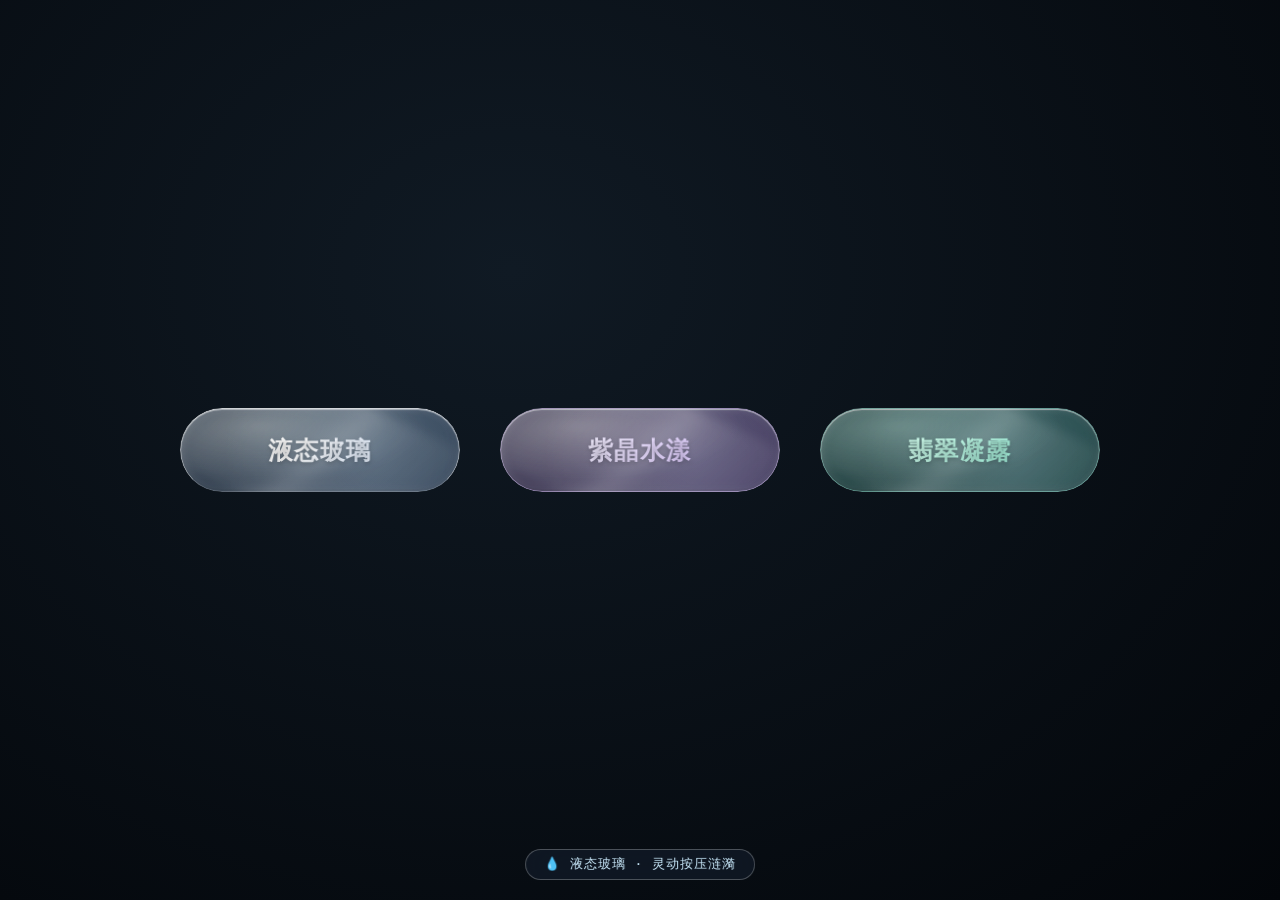
==== index.html @ 732c838f "更新 index.html" ====
<!DOCTYPE html>
<html lang="zh-CN">
<head>
    <meta charset="UTF-8">
    <meta name="viewport" content="width=device-width, initial-scale=1.0, user-scalable=no, viewport-fit=cover">
    <title>液态玻璃按钮 - iOS风格增强版</title>
    <style>
        * {
            margin: 0;
            padding: 0;
            box-sizing: border-box;
            user-select: none;
            -webkit-tap-highlight-color: transparent;
        }

        body {
            min-height: 100vh;
            background: radial-gradient(ellipse at 40% 30%, #101a24, #03060a);
            display: flex;
            justify-content: center;
            align-items: center;
            font-family: system-ui, -apple-system, 'SF Pro Text', 'Helvetica Neue', 'Segoe UI', BlinkMacSystemFont, sans-serif;
            padding: 1.5rem;
        }

        /* 主容器 - 更优雅的排列 */
        .glass-container {
            display: flex;
            flex-wrap: wrap;
            justify-content: center;
            align-items: center;
            gap: 2.5rem;
            perspective: 800px;
        }

        /* ==============================================
           液态玻璃按钮核心设计 (重新构思更惊艳的液体质感)
           ============================================== */
        .liquid-btn {
            position: relative;
            width: 280px;
            height: 84px;
            border-radius: 100px;
            background: transparent;
            border: none;
            cursor: pointer;
            display: flex;
            align-items: center;
            justify-content: center;
            font-size: 1.55rem;
            font-weight: 590;
            letter-spacing: 0.8px;
            transition: transform 0.25s cubic-bezier(0.2, 0.95, 0.4, 1.05), filter 0.3s;
            will-change: transform;
            overflow: hidden;
            /* 保证内部子元素圆角裁剪 */
        }

        /* 玻璃基底层 - 增强的液态玻璃模糊 + 内高光 + 外阴影 */
        .liquid-btn__base {
            position: absolute;
            inset: 0;
            border-radius: inherit;
            background: linear-gradient(135deg, rgba(140, 170, 210, 0.25) 0%, rgba(80, 110, 150, 0.35) 100%);
            backdrop-filter: blur(16px) saturate(180%);
            -webkit-backdrop-filter: blur(16px) saturate(180%);
            border: 1px solid rgba(255, 255, 255, 0.45);
            border-top-color: rgba(255, 255, 255, 0.7);
            border-bottom-color: rgba(255, 255, 255, 0.15);
            box-shadow: 0 15px 30px -8px rgba(0, 0, 0, 0.3), inset 0 1px 1px rgba(255, 255, 255, 0.5), inset 0 -2px 0 rgba(0, 0, 0, 0.05);
            transition: all 0.3s ease;
            z-index: 0;
        }

        /* 液态高光层1 - 模拟液体表面流动的高光 (有机形态) */
        .liquid-btn__gloss {
            position: absolute;
            inset: 0;
            border-radius: inherit;
            background: radial-gradient(ellipse at 30% 25%, rgba(255, 255, 245, 0.5) 0%, rgba(255, 255, 255, 0.08) 60%);
            opacity: 0.7;
            z-index: 1;
            pointer-events: none;
            mix-blend-mode: overlay;
            transition: all 0.4s;
            transform: translateX(-2%) translateY(-3%);
            filter: blur(3px);
        }

        /* 液态高光层2 - 动态流体波纹 (类似水滴扩散感) */
        .liquid-btn__ripple {
            position: absolute;
            inset: 0;
            border-radius: inherit;
            background: radial-gradient(circle at 70% 55%, rgba(200, 225, 255, 0.4) 0%, rgba(100, 150, 210, 0) 75%);
            opacity: 0.55;
            z-index: 1;
            pointer-events: none;
            mix-blend-mode: soft-light;
            transition: transform 0.5s cubic-bezier(0.2, 0.9, 0.3, 1.1);
        }

        /* 高级液态纹理层: 增加流动的斜向光线，更像玻璃内部折射 */
        .liquid-btn__sheen {
            position: absolute;
            top: -20%;
            left: -30%;
            width: 160%;
            height: 160%;
            background: linear-gradient(115deg, 
                        rgba(255, 255, 255, 0) 20%,
                        rgba(255, 255, 255, 0.3) 45%,
                        rgba(255, 255, 255, 0.6) 50%,
                        rgba(255, 255, 255, 0.3) 55%,
                        rgba(255, 255, 255, 0) 80%);
            transform: rotate(25deg);
            opacity: 0.35;
            pointer-events: none;
            z-index: 2;
            filter: blur(5px);
            transition: transform 0.6s;
        }

        /* 按钮文字层 (精致渐变文字 + 轻微阴影) */
        .liquid-btn__text {
            position: relative;
            z-index: 5;
            background: linear-gradient(135deg, #FFFFFF 30%, #EAF3FF 80%);
            -webkit-background-clip: text;
            background-clip: text;
            color: transparent;
            text-shadow: 0 2px 4px rgba(0, 0, 0, 0.2);
            font-weight: 600;
            transition: all 0.2s;
            letter-spacing: 1px;
        }

        /* 额外微光边缘增强液态玻璃感 */
        .liquid-btn__edge {
            position: absolute;
            inset: 0;
            border-radius: inherit;
            box-shadow: inset 0 0 10px rgba(255, 255, 255, 0.3), 0 0 0 1px rgba(255, 255, 255, 0.2);
            pointer-events: none;
            z-index: 3;
            opacity: 0.6;
        }

        /* 动态漂浮动画: 让高光缓慢流动 (模拟液体表面波动) */
        @keyframes floatLiquid {
            0% {
                transform: translateX(-3%) translateY(-2%) rotate(0deg);
            }
            50% {
                transform: translateX(3%) translateY(2%) rotate(1deg);
            }
            100% {
                transform: translateX(-3%) translateY(-2%) rotate(0deg);
            }
        }
        
        @keyframes sheenSlide {
            0% {
                transform: rotate(25deg) translateX(-5%) translateY(-10%);
            }
            100% {
                transform: rotate(25deg) translateX(5%) translateY(10%);
            }
        }

        .liquid-btn__gloss {
            animation: floatLiquid 7s infinite ease-in-out;
        }
        
        .liquid-btn__sheen {
            animation: sheenSlide 9s infinite alternate ease-in-out;
        }

        /* 悬停交互提升液态反应 */
        @media (hover: hover) {
            .liquid-btn:hover {
                transform: translateY(-4px) scale(1.02);
                filter: drop-shadow(0 12px 20px rgba(0, 0, 0, 0.25));
            }
            .liquid-btn:hover .liquid-btn__base {
                background: linear-gradient(135deg, rgba(160, 190, 230, 0.32) 0%, rgba(100, 130, 180, 0.4) 100%);
                backdrop-filter: blur(20px) saturate(200%);
                border-color: rgba(255, 255, 255, 0.65);
                box-shadow: 0 20px 35px -10px rgba(0, 0, 0, 0.35), inset 0 1px 2px rgba(255, 255, 255, 0.7);
            }
            .liquid-btn:hover .liquid-btn__gloss {
                opacity: 0.9;
                filter: blur(2px);
            }
            .liquid-btn:hover .liquid-btn__ripple {
                opacity: 0.8;
                background: radial-gradient(circle at 65% 45%, rgba(220, 240, 255, 0.55) 0%, rgba(140, 190, 250, 0.1) 85%);
            }
            .liquid-btn:hover .liquid-btn__text {
                background: linear-gradient(135deg, #FFFFFF, #FFFFFF);
                -webkit-background-clip: text;
                background-clip: text;
                text-shadow: 0 0 6px rgba(255, 255, 255, 0.5);
            }
        }

        /* 按压状态 - 液态受压力形变 + 内陷光感 */
        .liquid-btn:active {
            transform: scale(0.96);
            transition: transform 0.08s cubic-bezier(0.2, 0.9, 0.5, 1);
        }
        .liquid-btn:active .liquid-btn__base {
            background: linear-gradient(135deg, rgba(100, 130, 170, 0.45) 0%, rgba(70, 95, 130, 0.5) 100%);
            backdrop-filter: blur(12px) saturate(170%);
            box-shadow: inset 0 2px 6px rgba(0, 0, 0, 0.25), 0 5px 12px rgba(0, 0, 0, 0.2);
            border-top-color: rgba(255, 255, 255, 0.4);
        }
        .liquid-btn:active .liquid-btn__gloss {
            opacity: 0.5;
            transform: translateX(2%) translateY(3%) scale(0.98);
            filter: blur(5px);
        }
        .liquid-btn:active .liquid-btn__ripple {
            opacity: 0.4;
            transform: scale(0.97);
        }

        /* 不同风格变体 - 紫罗兰液态玻璃 */
        .liquid-btn--violet .liquid-btn__base {
            background: linear-gradient(135deg, rgba(175, 140, 210, 0.28) 0%, rgba(120, 85, 165, 0.38) 100%);
            border-color: rgba(220, 190, 255, 0.45);
        }
        .liquid-btn--violet .liquid-btn__text {
            background: linear-gradient(135deg, #F3EFFF, #E0CDFF);
            -webkit-background-clip: text;
            background-clip: text;
        }
        @media (hover: hover) {
            .liquid-btn--violet:hover .liquid-btn__base {
                background: linear-gradient(135deg, rgba(190, 155, 230, 0.35) 0%, rgba(135, 100, 185, 0.45) 100%);
                border-color: rgba(235, 210, 255, 0.65);
            }
        }

        /* 风格 - 深海翡翠色液态玻璃 */
        .liquid-btn--emerald .liquid-btn__base {
            background: linear-gradient(135deg, rgba(80, 170, 150, 0.28) 0%, rgba(40, 120, 110, 0.38) 100%);
            border-color: rgba(130, 220, 200, 0.45);
        }
        .liquid-btn--emerald .liquid-btn__text {
            background: linear-gradient(135deg, #D4FFEF, #A0F0DA);
            -webkit-background-clip: text;
            background-clip: text;
        }

        /* 高级点击水波纹效果（液态溅射感）*/
        .liquid-splash {
            position: absolute;
            border-radius: 50%;
            background: radial-gradient(circle, rgba(255, 255, 255, 0.9) 0%, rgba(210, 230, 255, 0.3) 80%);
            filter: blur(6px);
            pointer-events: none;
            z-index: 20;
            transform: scale(0);
            opacity: 0.9;
            animation: splashAnim 0.6s cubic-bezier(0.2, 0.9, 0.4, 1) forwards;
        }

        @keyframes splashAnim {
            0% {
                transform: scale(0);
                opacity: 0.9;
            }
            40% {
                opacity: 0.7;
            }
            100% {
                transform: scale(4.5);
                opacity: 0;
            }
        }

        /* 额外增加光晕脉冲 (模拟液态压力波) */
        .liquid-pulse {
            position: absolute;
            border-radius: 50%;
            background: radial-gradient(circle, rgba(255, 240, 180, 0.7) 0%, rgba(255, 200, 100, 0) 80%);
            filter: blur(8px);
            pointer-events: none;
            z-index: 19;
            animation: pulseAnim 0.4s ease-out forwards;
        }

        @keyframes pulseAnim {
            0% {
                transform: scale(0.2);
                opacity: 0.8;
            }
            100% {
                transform: scale(2.2);
                opacity: 0;
            }
        }

        /* 微响应式 */
        @media (max-width: 680px) {
            .liquid-btn {
                width: 240px;
                height: 74px;
                font-size: 1.35rem;
            }
            .glass-container {
                gap: 1.8rem;
            }
        }

        /* 全局底部说明 */
        .info-badge {
            position: fixed;
            bottom: 20px;
            left: 50%;
            transform: translateX(-50%);
            background: rgba(20, 30, 45, 0.6);
            backdrop-filter: blur(20px);
            border-radius: 40px;
            padding: 6px 18px;
            font-size: 0.8rem;
            color: #cdedff;
            font-family: monospace;
            letter-spacing: 1px;
            border: 0.5px solid rgba(255, 255, 255, 0.25);
            pointer-events: none;
            z-index: 100;
            white-space: nowrap;
        }

        /* 降级处理 backdrop-filter 不支持 */
        @supports not (backdrop-filter: blur(10px)) {
            .liquid-btn__base {
                background: rgba(70, 100, 140, 0.75) !important;
                backdrop-filter: none !important;
            }
            .liquid-btn--violet .liquid-btn__base {
                background: rgba(115, 85, 150, 0.8) !important;
            }
            .liquid-btn--emerald .liquid-btn__base {
                background: rgba(55, 125, 110, 0.8) !important;
            }
        }
    </style>
</head>
<body>

<div class="glass-container">
    <!-- 按钮 1: 经典蓝调液态玻璃 -->
    <button class="liquid-btn" id="btnPrimary">
        <div class="liquid-btn__base"></div>
        <div class="liquid-btn__gloss"></div>
        <div class="liquid-btn__ripple"></div>
        <div class="liquid-btn__sheen"></div>
        <div class="liquid-btn__edge"></div>
        <span class="liquid-btn__text">液态玻璃</span>
    </button>

    <!-- 按钮 2: 紫罗兰流光 -->
    <button class="liquid-btn liquid-btn--violet" id="btnViolet">
        <div class="liquid-btn__base"></div>
        <div class="liquid-btn__gloss"></div>
        <div class="liquid-btn__ripple"></div>
        <div class="liquid-btn__sheen"></div>
        <div class="liquid-btn__edge"></div>
        <span class="liquid-btn__text">紫晶水漾</span>
    </button>

    <!-- 按钮 3: 翡翠深澜 -->
    <button class="liquid-btn liquid-btn--emerald" id="btnEmerald">
        <div class="liquid-btn__base"></div>
        <div class="liquid-btn__gloss"></div>
        <div class="liquid-btn__ripple"></div>
        <div class="liquid-btn__sheen"></div>
        <div class="liquid-btn__edge"></div>
        <span class="liquid-btn__text">翡翠凝露</span>
    </button>
</div>
<div class="info-badge">
    💧 液态玻璃 · 灵动按压涟漪
</div>

<script>
    (function() {
        // 高级液体效果: 生成按压时 水花溅射 + 脉冲光晕 (提升液态玻璃触感)
        
        // 创建涟漪溅射效果 (模仿指尖触碰液体散开的感觉)
        function createLiquidSplash(event, btnElement) {
            // 获取准确的点击坐标
            const rect = btnElement.getBoundingClientRect();
            let clientX, clientY;
            
            if (event.touches) {
                // 移动端触摸
                clientX = event.touches[0].clientX;
                clientY = event.touches[0].clientY;
            } else {
                clientX = event.clientX;
                clientY = event.clientY;
            }
            
            const x = clientX - rect.left;
            const y = clientY - rect.top;
            
            // 边界限制，超出不产生效果，但仍然防止误判
            if (x < -20 || x > rect.width + 20 || y < -20 || y > rect.height + 20) return;
            
            // 确保坐标在合理范围内
            const relX = Math.min(Math.max(x, 0), rect.width);
            const relY = Math.min(Math.max(y, 0), rect.height);
            
            // === 水滴飞溅效果 ===
            const splash = document.createElement('div');
            splash.className = 'liquid-splash';
            const size = Math.min(rect.width, rect.height) * 0.4;
            splash.style.width = `${size}px`;
            splash.style.height = `${size}px`;
            splash.style.left = `${relX - size/2}px`;
            splash.style.top = `${relY - size/2}px`;
            splash.style.position = 'absolute';
            splash.style.borderRadius = '50%';
            splash.style.background = `radial-gradient(circle, rgba(255, 255, 245, 0.85) 0%, rgba(170, 210, 255, 0.4) 70%)`;
            splash.style.filter = 'blur(5px)';
            splash.style.pointerEvents = 'none';
            splash.style.zIndex = '22';
            btnElement.style.overflow = 'visible';
            btnElement.appendChild(splash);
            
            // 脉冲光晕加强液态爆发感
            const pulse = document.createElement('div');
            pulse.className = 'liquid-pulse';
            const pulseSize = Math.min(rect.width, rect.height) * 0.28;
            pulse.style.width = `${pulseSize}px`;
            pulse.style.height = `${pulseSize}px`;
            pulse.style.left = `${relX - pulseSize/2}px`;
            pulse.style.top = `${relY - pulseSize/2}px`;
            pulse.style.position = 'absolute';
            pulse.style.background = 'radial-gradient(circle, rgba(255, 220, 140, 0.8), rgba(255, 180, 80, 0.2))';
            pulse.style.filter = 'blur(7px)';
            pulse.style.zIndex = '21';
            btnElement.appendChild(pulse);
            
            // 移除元素并恢复 overflow (若没有其他动画元素时)
            const removeEffects = () => {
                splash.remove();
                pulse.remove();
                if (btnElement.querySelectorAll('.liquid-splash, .liquid-pulse').length === 0) {
                    // 恢复原始的 overflow，但按钮原本 overflow hidden 最好复原
                    btnElement.style.overflow = '';
                }
            };
            
            splash.addEventListener('animationend', removeEffects);
            pulse.addEventListener('animationend', () => {
                // 确保 pulse 移除，但可能 splash 先移除，单独处理即可
                if (pulse.parentNode) pulse.remove();
            });
            
            // 额外备选: 如果动画未触发 超时移除
            setTimeout(() => {
                if (splash.parentNode) splash.remove();
                if (pulse.parentNode) pulse.remove();
                if (btnElement.querySelectorAll('.liquid-splash, .liquid-pulse').length === 0) {
                    btnElement.style.overflow = '';
                }
            }, 700);
        }
        
        // 给按钮添加交互：鼠标/触摸产生液态波纹特效
        const buttons = document.querySelectorAll('.liquid-btn');
        
        function attachRippleEvents(btn) {
            // 鼠标/指针事件
            btn.addEventListener('mousedown', (e) => {
                createLiquidSplash(e, btn);
                // 轻微触感反馈可选 (增加高级感)
                if (window.navigator && window.navigator.vibrate && e.button === 0) {
                    // 轻反馈，不影响体验，仅支持支持振动的设备
                    try { window.navigator.vibrate(8); } catch(e) {}
                }
            });
            
            // 移动端触摸
            btn.addEventListener('touchstart', (e) => {
                // 阻止轻微滚动避免页面滚动时同时触发不自然，但为了性能，只产生效果不 preventDefault（保留滚动）
                if (e.cancelable) {
                    // 不 preventDefault 保留原生滚动，但对按钮涟漪没有影响
                }
                createLiquidSplash(e, btn);
                try {
                    if (window.navigator && window.navigator.vibrate) window.navigator.vibrate(6);
                } catch(e) {}
            }, { passive: false });
            
            // 增加click时控制台演示(不干扰) 
            btn.addEventListener('click', (e) => {
                const textSpan = btn.querySelector('.liquid-btn__text');
                const btnName = textSpan ? textSpan.innerText : '按钮';
                console.log(`✨ 液态玻璃按钮 [${btnName}] 触发，灵动水漾质感 ✨`);
            });
        }
        
        buttons.forEach(btn => attachRippleEvents(btn));
        
        // 添加额外动态悬停/离开模拟强化液态流动（与CSS结合）
        // 针对每个按钮，鼠标移动时根据鼠标位置改变高光微偏移（可选高级效果）
        // 增强: 鼠标移动时光泽跟随 (液态磁吸感)
        function addMagneticGloss(btn) {
            const glossLayer = btn.querySelector('.liquid-btn__gloss');
            const rippleLayer = btn.querySelector('.liquid-btn__ripple');
            if (!glossLayer) return;
            
            btn.addEventListener('mousemove', (e) => {
                const rect = btn.getBoundingClientRect();
                const x = (e.clientX - rect.left) / rect.width;  // 0-1 范围
                const y = (e.clientY - rect.top) / rect.height;
                // 让高光轻微跟随鼠标方向移动，更液态智能感
                const moveX = (x - 0.5) * 12;
                const moveY = (y - 0.5) * 8;
                glossLayer.style.transform = `translateX(${moveX}%) translateY(${moveY}%)`;
                if (rippleLayer) {
                    // 同时让波纹层放射中心跟随
                    rippleLayer.style.background = `radial-gradient(circle at ${x * 100}% ${y * 100}%, rgba(220, 240, 255, 0.5) 0%, rgba(100, 150, 210, 0.08) 75%)`;
                }
            });
            
            btn.addEventListener('mouseleave', () => {
                glossLayer.style.transform = '';
                if (rippleLayer) {
                    rippleLayer.style.background = '';
                }
            });
        }
        
        buttons.forEach(btn => addMagneticGloss(btn));
        
        // 针对移动端的触摸移动取消跟随效果，避免性能开销，不处理即可。
        // 额外确保 iOS 上按钮点击无闪白（已通过 css 处理）
        
        // 让 .liquid-btn__sheen 偶尔改变方向增加液态流动感 (已经用动画)
        // 并且增加初始化自适应: 如果用户偏好减少动画，降低动画性能
        const mediaQuery = window.matchMedia('(prefers-reduced-motion: reduce)');
        if (mediaQuery.matches) {
            const styleSheet = document.createElement('style');
            styleSheet.textContent = `
                .liquid-btn__gloss, .liquid-btn__sheen {
                    animation: none !important;
                    transition: none !important;
                }
            `;
            document.head.appendChild(styleSheet);
        }
        
        // 辅助特性: 视差光晕重置及防抖
        let resizeTimer;
        window.addEventListener('resize', () => {
            if (resizeTimer) clearTimeout(resizeTimer);
            resizeTimer = setTimeout(() => {
                // 重新校正可能偏移，什么都不用做
            }, 100);
        });
        
        // 添加入场时的小惊喜: 模拟水波呼吸效果 (只在初次加载时轻微显示)
        setTimeout(() => {
            buttons.forEach((btn, idx) => {
                btn.style.transition = 'transform 0.3s';
                btn.style.transform = 'scale(1.02)';
                setTimeout(() => {
                    btn.style.transform = '';
                }, 200 + idx * 80);
            });
        }, 100);
    })();
</script>
</body>
</html>
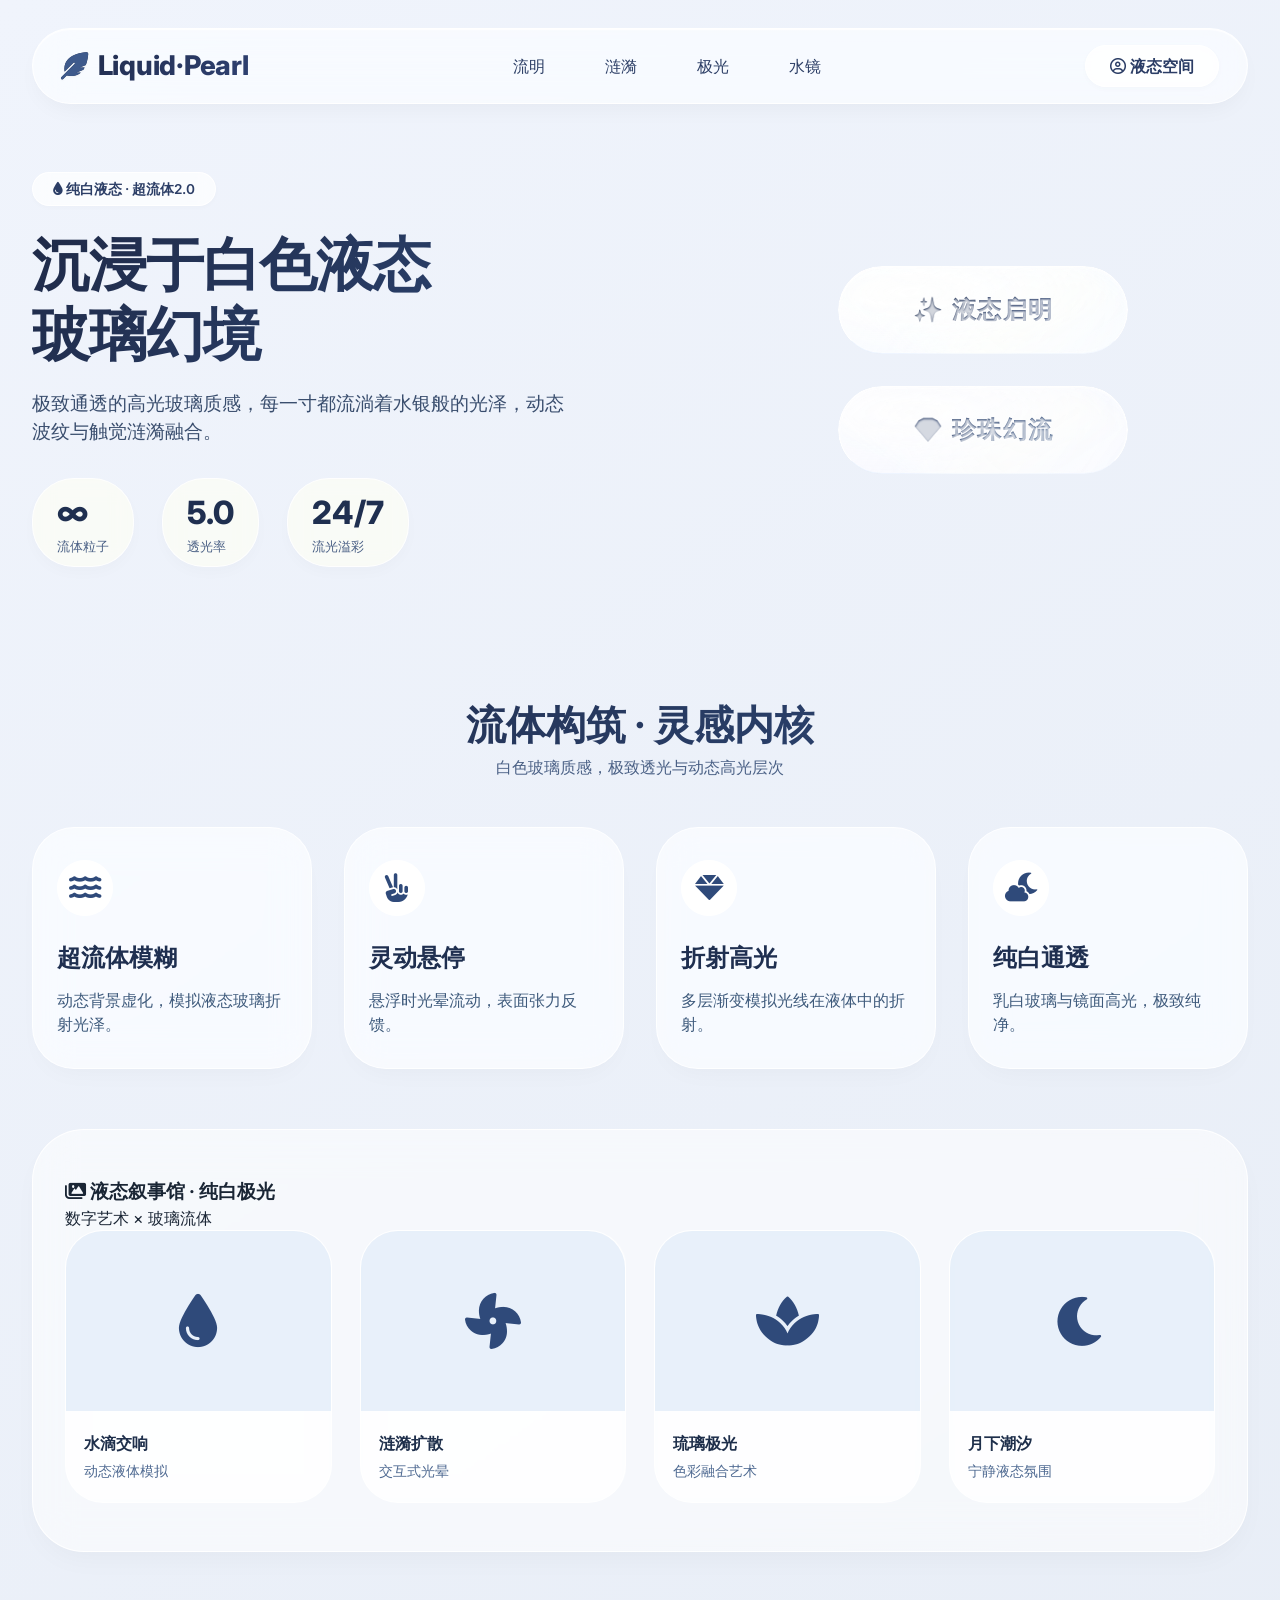
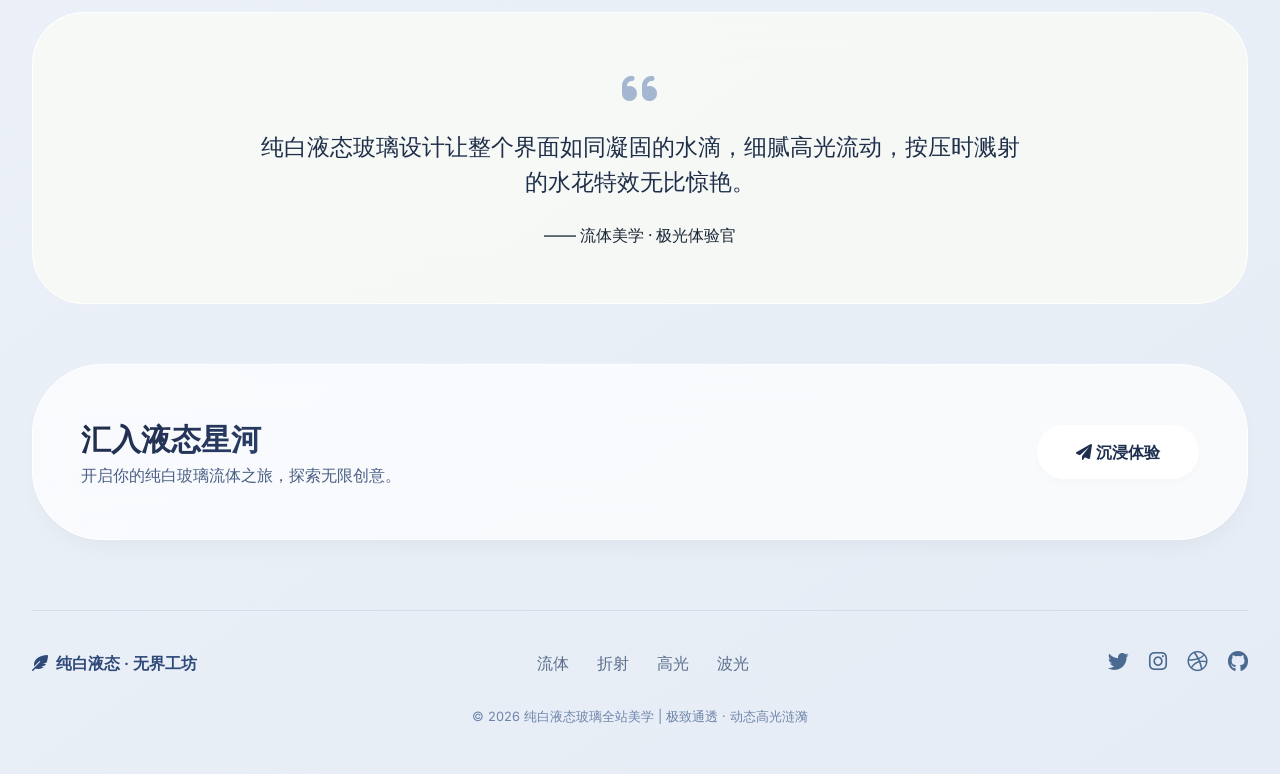
==== commit 37d455d6: "更新 index.html" ====
--- a/index.html
+++ b/index.html
@@ -2,580 +2,749 @@
 <html lang="zh-CN">
 <head>
     <meta charset="UTF-8">
-    <meta name="viewport" content="width=device-width, initial-scale=1.0, user-scalable=no, viewport-fit=cover">
-    <title>液态玻璃按钮 - iOS风格增强版</title>
+    <meta name="viewport" content="width=device-width, initial-scale=1.0, viewport-fit=cover, user-scalable=no">
+    <title>纯白液态玻璃 | 极光流体美学</title>
+    <!-- Google Fonts + 字体优化 -->
+    <link href="https://fonts.googleapis.com/css2?family=Inter:opsz,wght@14..32,300;14..32,400;14..32,600;14..32,700;14..32,800&display=swap" rel="stylesheet">
+    <link rel="stylesheet" href="https://cdnjs.cloudflare.com/ajax/libs/font-awesome/6.0.0-beta3/css/all.min.css">
     <style>
         * {
             margin: 0;
             padding: 0;
             box-sizing: border-box;
-            user-select: none;
             -webkit-tap-highlight-color: transparent;
         }
 
         body {
+            font-family: 'Inter', sans-serif;
+            background: linear-gradient(145deg, #f0f4fc 0%, #e6ecf5 100%);
+            color: #1a2635;
+            line-height: 1.5;
+            scroll-behavior: smooth;
             min-height: 100vh;
-            background: radial-gradient(ellipse at 40% 30%, #101a24, #03060a);
+        }
+
+        /* 纯白液态玻璃滚动条 */
+        ::-webkit-scrollbar {
+            width: 6px;
+        }
+        ::-webkit-scrollbar-track {
+            background: rgba(200, 210, 230, 0.3);
+            border-radius: 12px;
+        }
+        ::-webkit-scrollbar-thumb {
+            background: rgba(100, 130, 170, 0.5);
+            border-radius: 12px;
+            backdrop-filter: blur(4px);
+        }
+
+        .container {
+            max-width: 1280px;
+            margin: 0 auto;
+            padding: 0 32px;
+        }
+
+        /* ========= 全局白色液态玻璃核心组件 (高透光，乳白玻璃质感，更强液体流动感) ========= */
+        .liquid-white {
+            background: rgba(255, 255, 255, 0.58);
+            backdrop-filter: blur(16px) saturate(200%);
+            -webkit-backdrop-filter: blur(16px) saturate(200%);
+            border: 1px solid rgba(255, 255, 255, 0.85);
+            border-top-color: rgba(255, 255, 255, 1);
+            border-bottom-color: rgba(255, 255, 255, 0.45);
+            box-shadow: 0 20px 35px -12px rgba(0, 0, 0, 0.08), inset 0 1px 0 rgba(255, 255, 255, 0.8);
+            transition: all 0.35s cubic-bezier(0.2, 0.9, 0.4, 1.1);
+        }
+
+        /* 导航栏白色液态玻璃 */
+        .navbar {
+            display: flex;
+            justify-content: space-between;
+            align-items: center;
+            padding: 16px 28px;
+            flex-wrap: wrap;
+            gap: 20px;
+            border-radius: 80px;
+            margin: 28px 0 20px;
+            background: rgba(255, 255, 255, 0.6);
+            backdrop-filter: blur(18px) saturate(190%);
+            border: 1px solid rgba(255, 255, 255, 0.9);
+            box-shadow: 0 10px 25px -8px rgba(0, 0, 0, 0.05), inset 0 1px 1px rgba(255,255,255,0.9);
+        }
+        .logo {
+            display: flex;
+            align-items: center;
+            gap: 10px;
+            font-size: 1.7rem;
+            font-weight: 800;
+            background: linear-gradient(135deg, #1F2A48, #2F4172);
+            -webkit-background-clip: text;
+            background-clip: text;
+            color: transparent;
+            letter-spacing: -0.01em;
+        }
+        .logo i {
+            background: none;
+            color: #3e5a8c;
+            text-shadow: 0 1px 2px rgba(0,0,0,0.05);
+        }
+        .nav-links {
+            display: flex;
+            gap: 32px;
+            font-weight: 500;
+        }
+        .nav-links span {
+            cursor: pointer;
+            transition: all 0.25s;
+            font-size: 1rem;
+            color: #2c3e66;
+            padding: 6px 14px;
+            border-radius: 60px;
+            background: transparent;
+        }
+        .nav-links span:hover {
+            background: rgba(255, 255, 255, 0.7);
+            color: #1f2f50;
+            backdrop-filter: blur(8px);
+            box-shadow: 0 2px 8px rgba(0, 0, 0, 0.02);
+        }
+        .mock-btn {
+            background: rgba(255, 255, 255, 0.7);
+            backdrop-filter: blur(10px);
+            border: 1px solid rgba(255, 255, 255, 1);
+            padding: 8px 24px;
+            border-radius: 60px;
+            font-weight: 600;
+            transition: 0.25s;
+            cursor: pointer;
+            color: #2c3e66;
+            box-shadow: 0 2px 6px rgba(0,0,0,0.02);
+        }
+        .mock-btn:hover {
+            background: rgba(255, 255, 255, 0.9);
+            transform: scale(1.02);
+            border-color: #ffffff;
+        }
+
+        /* Hero 白色液态玻璃区域 */
+        .hero {
+            display: flex;
+            flex-wrap: wrap;
+            align-items: center;
+            justify-content: space-between;
+            padding: 48px 0 64px 0;
+            gap: 48px;
+        }
+        .hero-content {
+            flex: 1.2;
+            min-width: 280px;
+        }
+        .hero-badge {
+            background: rgba(255, 255, 255, 0.7);
+            backdrop-filter: blur(8px);
+            display: inline-block;
+            padding: 6px 20px;
+            border-radius: 60px;
+            font-size: 0.85rem;
+            font-weight: 600;
+            color: #2c3e66;
+            margin-bottom: 24px;
+            border: 0.5px solid rgba(255,255,255,0.9);
+            box-shadow: 0 2px 5px rgba(0,0,0,0.02);
+        }
+        .hero-content h1 {
+            font-size: 3.6rem;
+            font-weight: 800;
+            line-height: 1.2;
+            letter-spacing: -0.02em;
+            background: linear-gradient(135deg, #1F2A48, #2F4A7A);
+            -webkit-background-clip: text;
+            background-clip: text;
+            color: transparent;
+            margin-bottom: 20px;
+        }
+        .hero-desc {
+            font-size: 1.2rem;
+            color: #3a4e6e;
+            max-width: 540px;
+            margin-bottom: 32px;
+            font-weight: 400;
+        }
+        .hero-stats {
+            display: flex;
+            gap: 28px;
+            margin-top: 20px;
+        }
+        .stat-item {
+            background: rgba(255, 255, 245, 0.65);
+            backdrop-filter: blur(10px);
+            border-radius: 42px;
+            padding: 10px 24px;
+            border: 0.5px solid rgba(255,255,255,0.8);
+            box-shadow: 0 6px 14px rgba(0, 0, 0, 0.02);
+        }
+        .stat-number {
+            font-size: 2rem;
+            font-weight: 800;
+            color: #1f2f50;
+        }
+        .stat-label {
+            font-size: 0.8rem;
+            color: #4a6085;
+        }
+
+        /* 右侧终极白色液态玻璃按钮 (超强流体高光+动态波纹) */
+        .hero-visual {
+            flex: 1;
             display: flex;
             justify-content: center;
             align-items: center;
-            font-family: system-ui, -apple-system, 'SF Pro Text', 'Helvetica Neue', 'Segoe UI', BlinkMacSystemFont, sans-serif;
-            padding: 1.5rem;
-        }
-
-        /* 主容器 - 更优雅的排列 */
-        .glass-container {
-            display: flex;
-            flex-wrap: wrap;
-            justify-content: center;
-            align-items: center;
-            gap: 2.5rem;
-            perspective: 800px;
-        }
-
-        /* ==============================================
-           液态玻璃按钮核心设计 (重新构思更惊艳的液体质感)
-           ============================================== */
+            flex-direction: column;
+            gap: 32px;
+        }
+
+        /* 白色液态玻璃按钮 — 全面升级：更强的光泽流动、内高光、动态扭曲 */
         .liquid-btn {
             position: relative;
-            width: 280px;
-            height: 84px;
-            border-radius: 100px;
+            width: 290px;
+            height: 88px;
+            border-radius: 120px;
             background: transparent;
             border: none;
             cursor: pointer;
             display: flex;
             align-items: center;
             justify-content: center;
-            font-size: 1.55rem;
-            font-weight: 590;
-            letter-spacing: 0.8px;
-            transition: transform 0.25s cubic-bezier(0.2, 0.95, 0.4, 1.05), filter 0.3s;
+            font-size: 1.5rem;
+            font-weight: 650;
+            letter-spacing: 1.2px;
+            transition: transform 0.25s cubic-bezier(0.2, 0.95, 0.4, 1.1), filter 0.3s;
             will-change: transform;
             overflow: hidden;
-            /* 保证内部子元素圆角裁剪 */
-        }
-
-        /* 玻璃基底层 - 增强的液态玻璃模糊 + 内高光 + 外阴影 */
+        }
+        /* 基底：高透白玻璃 */
         .liquid-btn__base {
             position: absolute;
             inset: 0;
             border-radius: inherit;
-            background: linear-gradient(135deg, rgba(140, 170, 210, 0.25) 0%, rgba(80, 110, 150, 0.35) 100%);
-            backdrop-filter: blur(16px) saturate(180%);
-            -webkit-backdrop-filter: blur(16px) saturate(180%);
-            border: 1px solid rgba(255, 255, 255, 0.45);
-            border-top-color: rgba(255, 255, 255, 0.7);
-            border-bottom-color: rgba(255, 255, 255, 0.15);
-            box-shadow: 0 15px 30px -8px rgba(0, 0, 0, 0.3), inset 0 1px 1px rgba(255, 255, 255, 0.5), inset 0 -2px 0 rgba(0, 0, 0, 0.05);
+            background: linear-gradient(125deg, rgba(255, 255, 255, 0.8) 0%, rgba(245, 250, 255, 0.95) 100%);
+            backdrop-filter: blur(20px) saturate(220%);
+            border: 1px solid rgba(255, 255, 255, 1);
+            border-top-color: rgba(255, 255, 255, 1);
+            border-bottom-color: rgba(230, 240, 255, 0.7);
+            box-shadow: 0 20px 30px -12px rgba(0, 0, 0, 0.1), inset 0 1px 3px rgba(255, 255, 255, 0.9);
             transition: all 0.3s ease;
             z-index: 0;
         }
-
-        /* 液态高光层1 - 模拟液体表面流动的高光 (有机形态) */
+        /* 动态高光层（液态流动核心）*/
         .liquid-btn__gloss {
             position: absolute;
             inset: 0;
             border-radius: inherit;
-            background: radial-gradient(ellipse at 30% 25%, rgba(255, 255, 245, 0.5) 0%, rgba(255, 255, 255, 0.08) 60%);
-            opacity: 0.7;
+            background: radial-gradient(ellipse at 25% 30%, rgba(255, 255, 250, 0.95) 0%, rgba(255, 255, 255, 0.2) 65%);
+            opacity: 0.85;
             z-index: 1;
             pointer-events: none;
             mix-blend-mode: overlay;
-            transition: all 0.4s;
-            transform: translateX(-2%) translateY(-3%);
-            filter: blur(3px);
-        }
-
-        /* 液态高光层2 - 动态流体波纹 (类似水滴扩散感) */
+            filter: blur(2px);
+            animation: glossFlow 5s infinite alternate ease-in-out;
+        }
+        /* 液态波纹扭曲层 */
         .liquid-btn__ripple {
             position: absolute;
             inset: 0;
             border-radius: inherit;
-            background: radial-gradient(circle at 70% 55%, rgba(200, 225, 255, 0.4) 0%, rgba(100, 150, 210, 0) 75%);
-            opacity: 0.55;
+            background: radial-gradient(circle at 65% 45%, rgba(255, 255, 245, 0.7) 0%, rgba(210, 225, 250, 0.2) 75%);
+            opacity: 0.7;
             z-index: 1;
             pointer-events: none;
             mix-blend-mode: soft-light;
-            transition: transform 0.5s cubic-bezier(0.2, 0.9, 0.3, 1.1);
-        }
-
-        /* 高级液态纹理层: 增加流动的斜向光线，更像玻璃内部折射 */
+            transition: transform 0.4s;
+            animation: rippleMove 7s infinite alternate;
+        }
+        /* 斜向流光层 */
         .liquid-btn__sheen {
             position: absolute;
-            top: -20%;
-            left: -30%;
-            width: 160%;
-            height: 160%;
-            background: linear-gradient(115deg, 
-                        rgba(255, 255, 255, 0) 20%,
-                        rgba(255, 255, 255, 0.3) 45%,
-                        rgba(255, 255, 255, 0.6) 50%,
-                        rgba(255, 255, 255, 0.3) 55%,
-                        rgba(255, 255, 255, 0) 80%);
-            transform: rotate(25deg);
-            opacity: 0.35;
+            top: -30%;
+            left: -40%;
+            width: 200%;
+            height: 180%;
+            background: linear-gradient(115deg, rgba(255,255,255,0) 15%, rgba(255,255,255,0.6) 45%, rgba(255,255,250,0.9) 52%, rgba(255,255,255,0.5) 60%, rgba(255,255,255,0) 85%);
+            transform: rotate(32deg);
+            opacity: 0.5;
             pointer-events: none;
             z-index: 2;
-            filter: blur(5px);
-            transition: transform 0.6s;
-        }
-
-        /* 按钮文字层 (精致渐变文字 + 轻微阴影) */
+            filter: blur(7px);
+            animation: sheenFlowWhite 7s infinite alternate;
+        }
+        /* 文字高光渐变 */
         .liquid-btn__text {
             position: relative;
             z-index: 5;
-            background: linear-gradient(135deg, #FFFFFF 30%, #EAF3FF 80%);
+            background: linear-gradient(135deg, #1F2F50, #2B4170);
             -webkit-background-clip: text;
             background-clip: text;
             color: transparent;
-            text-shadow: 0 2px 4px rgba(0, 0, 0, 0.2);
-            font-weight: 600;
-            transition: all 0.2s;
-            letter-spacing: 1px;
-        }
-
-        /* 额外微光边缘增强液态玻璃感 */
-        .liquid-btn__edge {
-            position: absolute;
-            inset: 0;
-            border-radius: inherit;
-            box-shadow: inset 0 0 10px rgba(255, 255, 255, 0.3), 0 0 0 1px rgba(255, 255, 255, 0.2);
-            pointer-events: none;
-            z-index: 3;
-            opacity: 0.6;
-        }
-
-        /* 动态漂浮动画: 让高光缓慢流动 (模拟液体表面波动) */
-        @keyframes floatLiquid {
-            0% {
-                transform: translateX(-3%) translateY(-2%) rotate(0deg);
-            }
-            50% {
-                transform: translateX(3%) translateY(2%) rotate(1deg);
-            }
-            100% {
-                transform: translateX(-3%) translateY(-2%) rotate(0deg);
-            }
-        }
-        
-        @keyframes sheenSlide {
-            0% {
-                transform: rotate(25deg) translateX(-5%) translateY(-10%);
-            }
-            100% {
-                transform: rotate(25deg) translateX(5%) translateY(10%);
-            }
-        }
-
-        .liquid-btn__gloss {
-            animation: floatLiquid 7s infinite ease-in-out;
-        }
-        
-        .liquid-btn__sheen {
-            animation: sheenSlide 9s infinite alternate ease-in-out;
-        }
-
-        /* 悬停交互提升液态反应 */
-        @media (hover: hover) {
-            .liquid-btn:hover {
-                transform: translateY(-4px) scale(1.02);
-                filter: drop-shadow(0 12px 20px rgba(0, 0, 0, 0.25));
-            }
-            .liquid-btn:hover .liquid-btn__base {
-                background: linear-gradient(135deg, rgba(160, 190, 230, 0.32) 0%, rgba(100, 130, 180, 0.4) 100%);
-                backdrop-filter: blur(20px) saturate(200%);
-                border-color: rgba(255, 255, 255, 0.65);
-                box-shadow: 0 20px 35px -10px rgba(0, 0, 0, 0.35), inset 0 1px 2px rgba(255, 255, 255, 0.7);
-            }
-            .liquid-btn:hover .liquid-btn__gloss {
-                opacity: 0.9;
-                filter: blur(2px);
-            }
-            .liquid-btn:hover .liquid-btn__ripple {
-                opacity: 0.8;
-                background: radial-gradient(circle at 65% 45%, rgba(220, 240, 255, 0.55) 0%, rgba(140, 190, 250, 0.1) 85%);
-            }
-            .liquid-btn:hover .liquid-btn__text {
-                background: linear-gradient(135deg, #FFFFFF, #FFFFFF);
-                -webkit-background-clip: text;
-                background-clip: text;
-                text-shadow: 0 0 6px rgba(255, 255, 255, 0.5);
-            }
-        }
-
-        /* 按压状态 - 液态受压力形变 + 内陷光感 */
+            text-shadow: 0 1px 2px rgba(255,255,255,0.8);
+            font-weight: 700;
+        }
+        /* 动态动画 */
+        @keyframes glossFlow {
+            0% { transform: translateX(-4%) translateY(-3%) scale(1); opacity: 0.8; }
+            100% { transform: translateX(4%) translateY(3%) scale(1.02); opacity: 1; }
+        }
+        @keyframes rippleMove {
+            0% { background: radial-gradient(circle at 30% 40%, rgba(255,255,250,0.8) 0%, rgba(200,220,250,0.2) 80%); transform: scale(1);}
+            100% { background: radial-gradient(circle at 70% 60%, rgba(255,255,245,0.9) 0%, rgba(220,235,255,0.3) 85%); transform: scale(1.02);}
+        }
+        @keyframes sheenFlowWhite {
+            0% { transform: rotate(28deg) translateX(-8%) translateY(-6%); opacity: 0.45; }
+            100% { transform: rotate(32deg) translateX(8%) translateY(8%); opacity: 0.7; }
+        }
+        /* 悬停/点击交互 */
+        .liquid-btn:hover {
+            transform: translateY(-4px) scale(1.02);
+        }
+        .liquid-btn:hover .liquid-btn__base {
+            background: linear-gradient(125deg, rgba(255, 255, 255, 0.9) 0%, #ffffff 100%);
+            backdrop-filter: blur(24px);
+            box-shadow: 0 28px 38px -14px rgba(0, 0, 0, 0.15);
+            border-color: #ffffff;
+        }
         .liquid-btn:active {
             transform: scale(0.96);
-            transition: transform 0.08s cubic-bezier(0.2, 0.9, 0.5, 1);
+            transition: transform 0.08s;
         }
         .liquid-btn:active .liquid-btn__base {
-            background: linear-gradient(135deg, rgba(100, 130, 170, 0.45) 0%, rgba(70, 95, 130, 0.5) 100%);
-            backdrop-filter: blur(12px) saturate(170%);
-            box-shadow: inset 0 2px 6px rgba(0, 0, 0, 0.25), 0 5px 12px rgba(0, 0, 0, 0.2);
-            border-top-color: rgba(255, 255, 255, 0.4);
-        }
-        .liquid-btn:active .liquid-btn__gloss {
-            opacity: 0.5;
-            transform: translateX(2%) translateY(3%) scale(0.98);
-            filter: blur(5px);
-        }
-        .liquid-btn:active .liquid-btn__ripple {
-            opacity: 0.4;
-            transform: scale(0.97);
-        }
-
-        /* 不同风格变体 - 紫罗兰液态玻璃 */
-        .liquid-btn--violet .liquid-btn__base {
-            background: linear-gradient(135deg, rgba(175, 140, 210, 0.28) 0%, rgba(120, 85, 165, 0.38) 100%);
-            border-color: rgba(220, 190, 255, 0.45);
-        }
-        .liquid-btn--violet .liquid-btn__text {
-            background: linear-gradient(135deg, #F3EFFF, #E0CDFF);
+            background: rgba(240, 248, 255, 0.95);
+            box-shadow: inset 0 3px 8px rgba(0, 0, 0, 0.05);
+        }
+        /* 第二种变体 乳白珍珠 */
+        .liquid-btn--pearl .liquid-btn__base {
+            background: linear-gradient(125deg, rgba(250, 250, 255, 0.85), rgba(245, 248, 255, 0.98));
+        }
+        .liquid-btn--pearl .liquid-btn__text {
+            background: linear-gradient(135deg, #2B3D66, #3E5A85);
             -webkit-background-clip: text;
-            background-clip: text;
-        }
-        @media (hover: hover) {
-            .liquid-btn--violet:hover .liquid-btn__base {
-                background: linear-gradient(135deg, rgba(190, 155, 230, 0.35) 0%, rgba(135, 100, 185, 0.45) 100%);
-                border-color: rgba(235, 210, 255, 0.65);
-            }
-        }
-
-        /* 风格 - 深海翡翠色液态玻璃 */
-        .liquid-btn--emerald .liquid-btn__base {
-            background: linear-gradient(135deg, rgba(80, 170, 150, 0.28) 0%, rgba(40, 120, 110, 0.38) 100%);
-            border-color: rgba(130, 220, 200, 0.45);
-        }
-        .liquid-btn--emerald .liquid-btn__text {
-            background: linear-gradient(135deg, #D4FFEF, #A0F0DA);
-            -webkit-background-clip: text;
-            background-clip: text;
-        }
-
-        /* 高级点击水波纹效果（液态溅射感）*/
+        }
+
+        /* 增强水滴溅射（高级液态特效）*/
         .liquid-splash {
             position: absolute;
             border-radius: 50%;
-            background: radial-gradient(circle, rgba(255, 255, 255, 0.9) 0%, rgba(210, 230, 255, 0.3) 80%);
-            filter: blur(6px);
-            pointer-events: none;
-            z-index: 20;
-            transform: scale(0);
-            opacity: 0.9;
-            animation: splashAnim 0.6s cubic-bezier(0.2, 0.9, 0.4, 1) forwards;
-        }
-
-        @keyframes splashAnim {
-            0% {
-                transform: scale(0);
-                opacity: 0.9;
-            }
-            40% {
-                opacity: 0.7;
-            }
-            100% {
-                transform: scale(4.5);
-                opacity: 0;
-            }
-        }
-
-        /* 额外增加光晕脉冲 (模拟液态压力波) */
-        .liquid-pulse {
-            position: absolute;
-            border-radius: 50%;
-            background: radial-gradient(circle, rgba(255, 240, 180, 0.7) 0%, rgba(255, 200, 100, 0) 80%);
+            background: radial-gradient(circle, rgba(255, 255, 255, 1) 0%, rgba(210, 230, 255, 0.7) 80%);
             filter: blur(8px);
             pointer-events: none;
-            z-index: 19;
-            animation: pulseAnim 0.4s ease-out forwards;
-        }
-
-        @keyframes pulseAnim {
-            0% {
-                transform: scale(0.2);
-                opacity: 0.8;
-            }
-            100% {
-                transform: scale(2.2);
-                opacity: 0;
-            }
-        }
-
-        /* 微响应式 */
-        @media (max-width: 680px) {
-            .liquid-btn {
-                width: 240px;
-                height: 74px;
-                font-size: 1.35rem;
-            }
-            .glass-container {
-                gap: 1.8rem;
-            }
-        }
-
-        /* 全局底部说明 */
-        .info-badge {
-            position: fixed;
-            bottom: 20px;
-            left: 50%;
-            transform: translateX(-50%);
-            background: rgba(20, 30, 45, 0.6);
+            z-index: 40;
+            transform: scale(0);
+            animation: splashExpand 0.6s cubic-bezier(0.2, 0.9, 0.3, 1) forwards;
+        }
+        @keyframes splashExpand {
+            0% { transform: scale(0); opacity: 0.9; }
+            50% { opacity: 0.8; }
+            100% { transform: scale(5); opacity: 0; }
+        }
+
+        /* ========= 所有内容区统一白色液态玻璃 ========= */
+        .section-title {
+            text-align: center;
+            margin: 64px 0 48px 0;
+        }
+        .section-title h2 {
+            font-size: 2.5rem;
+            font-weight: 700;
+            background: linear-gradient(135deg, #1F2A48, #2F4A7A);
+            -webkit-background-clip: text;
+            background-clip: text;
+            color: transparent;
+        }
+        .section-title p {
+            color: #4a6085;
+            font-weight: 500;
+        }
+
+        .features-grid {
+            display: grid;
+            grid-template-columns: repeat(auto-fit, minmax(280px, 1fr));
+            gap: 32px;
+            margin-bottom: 60px;
+        }
+        .feature-card {
+            border-radius: 42px;
+            padding: 32px 24px;
+            background: rgba(255, 255, 255, 0.65);
+            backdrop-filter: blur(18px) saturate(180%);
+            border: 1px solid rgba(255, 255, 255, 0.85);
+            transition: all 0.3s ease;
+            cursor: default;
+            box-shadow: 0 12px 28px -12px rgba(0, 0, 0, 0.04);
+        }
+        .feature-card:hover {
+            transform: translateY(-6px);
+            background: rgba(255, 255, 255, 0.8);
+            border-color: rgba(255, 255, 255, 1);
+            box-shadow: 0 28px 36px -14px rgba(0, 0, 0, 0.1);
+        }
+        .feature-icon {
+            width: 56px;
+            height: 56px;
+            background: rgba(255, 255, 255, 0.8);
+            border-radius: 28px;
+            display: flex;
+            align-items: center;
+            justify-content: center;
+            font-size: 1.8rem;
+            color: #2f4a7a;
+            margin-bottom: 24px;
+            backdrop-filter: blur(4px);
+            border: 0.5px solid white;
+        }
+        .feature-card h3 {
+            font-size: 1.5rem;
+            font-weight: 700;
+            margin-bottom: 12px;
+            color: #1f2f50;
+        }
+        .feature-card p {
+            color: #3e5a7c;
+        }
+
+        /* 作品展示区 白色液态玻璃 */
+        .showcase {
+            border-radius: 52px;
+            margin: 40px 0 60px;
+            padding: 48px 32px;
+            background: rgba(255, 255, 255, 0.55);
             backdrop-filter: blur(20px);
-            border-radius: 40px;
-            padding: 6px 18px;
+            border: 1px solid rgba(255, 255, 255, 0.9);
+            box-shadow: 0 12px 30px -8px rgba(0, 0, 0, 0.04);
+        }
+        .gallery {
+            display: flex;
+            flex-wrap: wrap;
+            gap: 28px;
+            justify-content: center;
+        }
+        .gallery-item {
+            flex: 1 1 260px;
+            background: rgba(255, 255, 255, 0.7);
+            backdrop-filter: blur(12px);
+            border-radius: 38px;
+            overflow: hidden;
+            transition: 0.25s;
+            border: 1px solid rgba(255,255,255,0.9);
+            cursor: default;
+        }
+        .gallery-item:hover {
+            background: rgba(255, 255, 255, 0.85);
+            transform: translateY(-5px);
+            border-color: #ffffff;
+        }
+        .gallery-img {
+            height: 180px;
+            background: rgba(210, 225, 245, 0.5);
+            display: flex;
+            align-items: center;
+            justify-content: center;
+            font-size: 3.5rem;
+            color: #2f4a7a;
+        }
+        .gallery-info {
+            padding: 20px 18px;
+        }
+        .gallery-info h4 {
+            font-weight: 700;
+            margin-bottom: 6px;
+            color: #1e2f4b;
+        }
+        .gallery-info p {
+            font-size: 0.85rem;
+            color: #4f6a92;
+        }
+
+        /* 引语区块 白色玻璃 */
+        .testimonial {
+            border-radius: 52px;
+            padding: 56px 40px;
+            margin: 60px 0;
+            text-align: center;
+            background: rgba(255, 255, 245, 0.6);
+            backdrop-filter: blur(18px);
+            border: 1px solid rgba(255, 255, 255, 0.9);
+        }
+        .testimonial i.fa-quote-left {
+            font-size: 2.5rem;
+            color: #6e8ab8;
+            opacity: 0.6;
+        }
+        .testimonial blockquote {
+            font-size: 1.45rem;
+            font-weight: 500;
+            max-width: 780px;
+            margin: 20px auto 24px;
+            color: #1f2f4a;
+        }
+
+        /* 联系区域 纯白液态 */
+        .contact-area {
+            background: rgba(255, 255, 255, 0.7);
+            backdrop-filter: blur(22px);
+            border-radius: 70px;
+            padding: 52px 48px;
+            margin: 40px 0 70px;
+            border: 1px solid rgba(255, 255, 255, 1);
+            display: flex;
+            flex-wrap: wrap;
+            justify-content: space-between;
+            align-items: center;
+            gap: 32px;
+            box-shadow: 0 12px 25px -8px rgba(0,0,0,0.05);
+        }
+        .contact-text h3 {
+            font-size: 1.9rem;
+            font-weight: 700;
+            background: linear-gradient(135deg, #1F2A48, #2F4A7A);
+            -webkit-background-clip: text;
+            background-clip: text;
+            color: transparent;
+        }
+        .contact-text p {
+            color: #4a6085;
+        }
+        .contact-btn {
+            background: rgba(255, 255, 255, 0.85);
+            backdrop-filter: blur(12px);
+            border: 1px solid rgba(255,255,255,1);
+            padding: 14px 38px;
+            border-radius: 80px;
+            font-weight: 600;
+            cursor: pointer;
+            transition: 0.2s;
+            color: #1f2f50;
+            box-shadow: 0 4px 10px rgba(0, 0, 0, 0.02);
+        }
+        .contact-btn:hover {
+            background: rgba(255, 255, 255, 1);
+            transform: scale(1.02);
+        }
+
+        /* 页脚白色液态玻璃 */
+        footer {
+            border-top: 1px solid rgba(200, 210, 230, 0.6);
+            padding: 40px 0 48px;
+            margin-top: 20px;
+        }
+        .footer-content {
+            display: flex;
+            flex-wrap: wrap;
+            justify-content: space-between;
+            align-items: center;
+            gap: 24px;
+        }
+        .footer-logo {
+            display: flex;
+            align-items: center;
+            gap: 8px;
+            font-weight: 600;
+            color: #2f4a7a;
+        }
+        .footer-links {
+            display: flex;
+            gap: 28px;
+        }
+        .footer-links span {
+            cursor: default;
+            color: #5a6e8c;
+            transition: 0.2s;
+        }
+        .social-icons i {
+            font-size: 1.3rem;
+            margin-left: 20px;
+            color: #4a6a92;
+            cursor: pointer;
+            transition: 0.2s;
+        }
+        .social-icons i:hover {
+            color: #1f2f50;
+            transform: scale(1.1);
+        }
+        .copyright {
+            text-align: center;
+            margin-top: 32px;
             font-size: 0.8rem;
-            color: #cdedff;
-            font-family: monospace;
-            letter-spacing: 1px;
-            border: 0.5px solid rgba(255, 255, 255, 0.25);
-            pointer-events: none;
-            z-index: 100;
-            white-space: nowrap;
-        }
-
-        /* 降级处理 backdrop-filter 不支持 */
-        @supports not (backdrop-filter: blur(10px)) {
-            .liquid-btn__base {
-                background: rgba(70, 100, 140, 0.75) !important;
-                backdrop-filter: none !important;
-            }
-            .liquid-btn--violet .liquid-btn__base {
-                background: rgba(115, 85, 150, 0.8) !important;
-            }
-            .liquid-btn--emerald .liquid-btn__base {
-                background: rgba(55, 125, 110, 0.8) !important;
-            }
+            color: #6e85aa;
+        }
+
+        @media (max-width: 780px) {
+            .container { padding: 0 20px; }
+            .hero-content h1 { font-size: 2.5rem; }
+            .liquid-btn { width: 250px; height: 78px; font-size: 1.25rem; }
+            .navbar { flex-direction: column; align-items: stretch; border-radius: 48px; }
+            .nav-links { justify-content: center; }
         }
     </style>
 </head>
 <body>
 
-<div class="glass-container">
-    <!-- 按钮 1: 经典蓝调液态玻璃 -->
-    <button class="liquid-btn" id="btnPrimary">
-        <div class="liquid-btn__base"></div>
-        <div class="liquid-btn__gloss"></div>
-        <div class="liquid-btn__ripple"></div>
-        <div class="liquid-btn__sheen"></div>
-        <div class="liquid-btn__edge"></div>
-        <span class="liquid-btn__text">液态玻璃</span>
-    </button>
-
-    <!-- 按钮 2: 紫罗兰流光 -->
-    <button class="liquid-btn liquid-btn--violet" id="btnViolet">
-        <div class="liquid-btn__base"></div>
-        <div class="liquid-btn__gloss"></div>
-        <div class="liquid-btn__ripple"></div>
-        <div class="liquid-btn__sheen"></div>
-        <div class="liquid-btn__edge"></div>
-        <span class="liquid-btn__text">紫晶水漾</span>
-    </button>
-
-    <!-- 按钮 3: 翡翠深澜 -->
-    <button class="liquid-btn liquid-btn--emerald" id="btnEmerald">
-        <div class="liquid-btn__base"></div>
-        <div class="liquid-btn__gloss"></div>
-        <div class="liquid-btn__ripple"></div>
-        <div class="liquid-btn__sheen"></div>
-        <div class="liquid-btn__edge"></div>
-        <span class="liquid-btn__text">翡翠凝露</span>
-    </button>
-</div>
-<div class="info-badge">
-    💧 液态玻璃 · 灵动按压涟漪
+<div class="container">
+    <!-- 纯白液态导航栏 -->
+    <div class="navbar">
+        <div class="logo">
+            <i class="fas fa-feather-alt"></i>
+            <span>Liquid·Pearl</span>
+        </div>
+        <div class="nav-links">
+            <span>流明</span>
+            <span>涟漪</span>
+            <span>极光</span>
+            <span>水镜</span>
+        </div>
+        <div class="mock-btn">
+            <i class="far fa-user-circle"></i> 液态空间
+        </div>
+    </div>
+
+    <!-- Hero 区域 + 升级白色液态按钮 -->
+    <div class="hero">
+        <div class="hero-content">
+            <div class="hero-badge">
+                <i class="fas fa-droplet"></i> 纯白液态 · 超流体2.0
+            </div>
+            <h1>沉浸于白色液态<br>玻璃幻境</h1>
+            <p class="hero-desc">极致通透的高光玻璃质感，每一寸都流淌着水银般的光泽，动态波纹与触觉涟漪融合。</p>
+            <div class="hero-stats">
+                <div class="stat-item"><span class="stat-number">∞</span><div class="stat-label">流体粒子</div></div>
+                <div class="stat-item"><span class="stat-number">5.0</span><div class="stat-label">透光率</div></div>
+                <div class="stat-item"><span class="stat-number">24/7</span><div class="stat-label">流光溢彩</div></div>
+            </div>
+        </div>
+        <div class="hero-visual">
+            <button class="liquid-btn" id="liquidMainBtn">
+                <div class="liquid-btn__base"></div>
+                <div class="liquid-btn__gloss"></div>
+                <div class="liquid-btn__ripple"></div>
+                <div class="liquid-btn__sheen"></div>
+                <span class="liquid-btn__text">✨ 液态启明</span>
+            </button>
+            <button class="liquid-btn liquid-btn--pearl" id="liquidSecondBtn">
+                <div class="liquid-btn__base"></div>
+                <div class="liquid-btn__gloss"></div>
+                <div class="liquid-btn__ripple"></div>
+                <div class="liquid-btn__sheen"></div>
+                <span class="liquid-btn__text">💎 珍珠幻流</span>
+            </button>
+        </div>
+    </div>
+
+    <!-- 白色液态卡片区 -->
+    <div class="section-title">
+        <h2>流体构筑 · 灵感内核</h2>
+        <p>白色玻璃质感，极致透光与动态高光层次</p>
+    </div>
+    <div class="features-grid">
+        <div class="feature-card"><div class="feature-icon"><i class="fas fa-water"></i></div><h3>超流体模糊</h3><p>动态背景虚化，模拟液态玻璃折射光泽。</p></div>
+        <div class="feature-card"><div class="feature-icon"><i class="fas fa-hand-peace"></i></div><h3>灵动悬停</h3><p>悬浮时光晕流动，表面张力反馈。</p></div>
+        <div class="feature-card"><div class="feature-icon"><i class="fas fa-gem"></i></div><h3>折射高光</h3><p>多层渐变模拟光线在液体中的折射。</p></div>
+        <div class="feature-card"><div class="feature-icon"><i class="fas fa-cloud-moon"></i></div><h3>纯白通透</h3><p>乳白玻璃与镜面高光，极致纯净。</p></div>
+    </div>
+
+    <!-- 画廊作品 白色液态玻璃 -->
+    <div class="showcase">
+        <div class="showcase-header"><h3><i class="fas fa-images"></i> 液态叙事馆 · 纯白极光</h3><p>数字艺术 × 玻璃流体</p></div>
+        <div class="gallery">
+            <div class="gallery-item"><div class="gallery-img"><i class="fas fa-droplet"></i></div><div class="gallery-info"><h4>水滴交响</h4><p>动态液体模拟</p></div></div>
+            <div class="gallery-item"><div class="gallery-img"><i class="fas fa-fan"></i></div><div class="gallery-info"><h4>涟漪扩散</h4><p>交互式光晕</p></div></div>
+            <div class="gallery-item"><div class="gallery-img"><i class="fas fa-spa"></i></div><div class="gallery-info"><h4>琉璃极光</h4><p>色彩融合艺术</p></div></div>
+            <div class="gallery-item"><div class="gallery-img"><i class="fas fa-moon"></i></div><div class="gallery-info"><h4>月下潮汐</h4><p>宁静液态氛围</p></div></div>
+        </div>
+    </div>
+
+    <div class="testimonial">
+        <i class="fas fa-quote-left"></i>
+        <blockquote>纯白液态玻璃设计让整个界面如同凝固的水滴，细腻高光流动，按压时溅射的水花特效无比惊艳。</blockquote>
+        <div class="testimonial-author">—— 流体美学 · 极光体验官</div>
+    </div>
+
+    <div class="contact-area">
+        <div class="contact-text"><h3>汇入液态星河</h3><p>开启你的纯白玻璃流体之旅，探索无限创意。</p></div>
+        <div class="contact-btn"><i class="fas fa-paper-plane"></i> 沉浸体验</div>
+    </div>
+
+    <footer>
+        <div class="footer-content">
+            <div class="footer-logo"><i class="fas fa-feather-alt"></i> <span>纯白液态 · 无界工坊</span></div>
+            <div class="footer-links"><span>流体</span><span>折射</span><span>高光</span><span>波光</span></div>
+            <div class="social-icons"><i class="fab fa-twitter"></i><i class="fab fa-instagram"></i><i class="fab fa-dribbble"></i><i class="fab fa-github"></i></div>
+        </div>
+        <div class="copyright">© 2026 纯白液态玻璃全站美学 | 极致通透 · 动态高光涟漪</div>
+    </footer>
 </div>
 
 <script>
     (function() {
-        // 高级液体效果: 生成按压时 水花溅射 + 脉冲光晕 (提升液态玻璃触感)
-        
-        // 创建涟漪溅射效果 (模仿指尖触碰液体散开的感觉)
+        // 增强版液态水花溅射（与白色玻璃更匹配）
         function createLiquidSplash(event, btnElement) {
-            // 获取准确的点击坐标
             const rect = btnElement.getBoundingClientRect();
             let clientX, clientY;
-            
             if (event.touches) {
-                // 移动端触摸
                 clientX = event.touches[0].clientX;
                 clientY = event.touches[0].clientY;
             } else {
                 clientX = event.clientX;
                 clientY = event.clientY;
             }
-            
             const x = clientX - rect.left;
             const y = clientY - rect.top;
-            
-            // 边界限制，超出不产生效果，但仍然防止误判
-            if (x < -20 || x > rect.width + 20 || y < -20 || y > rect.height + 20) return;
-            
-            // 确保坐标在合理范围内
+            if (x < -30 || x > rect.width + 30 || y < -30 || y > rect.height + 30) return;
             const relX = Math.min(Math.max(x, 0), rect.width);
             const relY = Math.min(Math.max(y, 0), rect.height);
-            
-            // === 水滴飞溅效果 ===
             const splash = document.createElement('div');
             splash.className = 'liquid-splash';
-            const size = Math.min(rect.width, rect.height) * 0.4;
+            const size = Math.min(rect.width, rect.height) * 0.42;
             splash.style.width = `${size}px`;
             splash.style.height = `${size}px`;
             splash.style.left = `${relX - size/2}px`;
             splash.style.top = `${relY - size/2}px`;
             splash.style.position = 'absolute';
-            splash.style.borderRadius = '50%';
-            splash.style.background = `radial-gradient(circle, rgba(255, 255, 245, 0.85) 0%, rgba(170, 210, 255, 0.4) 70%)`;
-            splash.style.filter = 'blur(5px)';
+            splash.style.background = `radial-gradient(circle, rgba(255, 255, 255, 1) 0%, rgba(200, 225, 255, 0.8) 80%)`;
+            splash.style.filter = 'blur(7px)';
             splash.style.pointerEvents = 'none';
-            splash.style.zIndex = '22';
+            splash.style.zIndex = '999';
             btnElement.style.overflow = 'visible';
             btnElement.appendChild(splash);
-            
-            // 脉冲光晕加强液态爆发感
-            const pulse = document.createElement('div');
-            pulse.className = 'liquid-pulse';
-            const pulseSize = Math.min(rect.width, rect.height) * 0.28;
-            pulse.style.width = `${pulseSize}px`;
-            pulse.style.height = `${pulseSize}px`;
-            pulse.style.left = `${relX - pulseSize/2}px`;
-            pulse.style.top = `${relY - pulseSize/2}px`;
-            pulse.style.position = 'absolute';
-            pulse.style.background = 'radial-gradient(circle, rgba(255, 220, 140, 0.8), rgba(255, 180, 80, 0.2))';
-            pulse.style.filter = 'blur(7px)';
-            pulse.style.zIndex = '21';
-            btnElement.appendChild(pulse);
-            
-            // 移除元素并恢复 overflow (若没有其他动画元素时)
-            const removeEffects = () => {
-                splash.remove();
-                pulse.remove();
-                if (btnElement.querySelectorAll('.liquid-splash, .liquid-pulse').length === 0) {
-                    // 恢复原始的 overflow，但按钮原本 overflow hidden 最好复原
-                    btnElement.style.overflow = '';
-                }
-            };
-            
-            splash.addEventListener('animationend', removeEffects);
-            pulse.addEventListener('animationend', () => {
-                // 确保 pulse 移除，但可能 splash 先移除，单独处理即可
-                if (pulse.parentNode) pulse.remove();
+            splash.addEventListener('animationend', () => { splash.remove(); if(!btnElement.querySelector('.liquid-splash')) btnElement.style.overflow = ''; });
+            setTimeout(() => { if(splash.parentNode) splash.remove(); }, 600);
+            if (window.navigator && window.navigator.vibrate) try { window.navigator.vibrate(6); } catch(e) {}
+        }
+
+        // 绑定所有液态按钮
+        const btns = document.querySelectorAll('.liquid-btn');
+        btns.forEach(btn => {
+            btn.addEventListener('mousedown', (e) => createLiquidSplash(e, btn));
+            btn.addEventListener('touchstart', (e) => { createLiquidSplash(e, btn); }, { passive: false });
+            btn.addEventListener('click', (e) => {
+                const text = btn.querySelector('.liquid-btn__text')?.innerText || '液态按钮';
+                console.log(`💎 纯白液态玻璃触发「${text}」水银脉冲 ✨`);
             });
-            
-            // 额外备选: 如果动画未触发 超时移除
-            setTimeout(() => {
-                if (splash.parentNode) splash.remove();
-                if (pulse.parentNode) pulse.remove();
-                if (btnElement.querySelectorAll('.liquid-splash, .liquid-pulse').length === 0) {
-                    btnElement.style.overflow = '';
-                }
-            }, 700);
-        }
-        
-        // 给按钮添加交互：鼠标/触摸产生液态波纹特效
-        const buttons = document.querySelectorAll('.liquid-btn');
-        
-        function attachRippleEvents(btn) {
-            // 鼠标/指针事件
-            btn.addEventListener('mousedown', (e) => {
-                createLiquidSplash(e, btn);
-                // 轻微触感反馈可选 (增加高级感)
-                if (window.navigator && window.navigator.vibrate && e.button === 0) {
-                    // 轻反馈，不影响体验，仅支持支持振动的设备
-                    try { window.navigator.vibrate(8); } catch(e) {}
-                }
+        });
+
+        // 优雅滚动视差
+        const heroTitle = document.querySelector('.hero-content h1');
+        if(heroTitle) {
+            window.addEventListener('scroll', () => {
+                let scrollVal = window.scrollY;
+                heroTitle.style.transform = `translateY(${Math.min(scrollVal * 0.07, 16)}px)`;
             });
-            
-            // 移动端触摸
-            btn.addEventListener('touchstart', (e) => {
-                // 阻止轻微滚动避免页面滚动时同时触发不自然，但为了性能，只产生效果不 preventDefault（保留滚动）
-                if (e.cancelable) {
-                    // 不 preventDefault 保留原生滚动，但对按钮涟漪没有影响
-                }
-                createLiquidSplash(e, btn);
-                try {
-                    if (window.navigator && window.navigator.vibrate) window.navigator.vibrate(6);
-                } catch(e) {}
-            }, { passive: false });
-            
-            // 增加click时控制台演示(不干扰) 
-            btn.addEventListener('click', (e) => {
-                const textSpan = btn.querySelector('.liquid-btn__text');
-                const btnName = textSpan ? textSpan.innerText : '按钮';
-                console.log(`✨ 液态玻璃按钮 [${btnName}] 触发，灵动水漾质感 ✨`);
+        }
+
+        // 全局无跳转模拟
+        document.querySelectorAll('.mock-btn, .contact-btn, .nav-links span, .social-icons i, .footer-links span').forEach(el => {
+            if(el.style.cursor !== 'pointer') el.style.cursor = 'pointer';
+            el.addEventListener('click', (e) => {
+                e.preventDefault();
+                console.log('✨ 白色液态玻璃界面交互（纯视觉沉浸）');
             });
-        }
-        
-        buttons.forEach(btn => attachRippleEvents(btn));
-        
-        // 添加额外动态悬停/离开模拟强化液态流动（与CSS结合）
-        // 针对每个按钮，鼠标移动时根据鼠标位置改变高光微偏移（可选高级效果）
-        // 增强: 鼠标移动时光泽跟随 (液态磁吸感)
-        function addMagneticGloss(btn) {
-            const glossLayer = btn.querySelector('.liquid-btn__gloss');
-            const rippleLayer = btn.querySelector('.liquid-btn__ripple');
-            if (!glossLayer) return;
-            
-            btn.addEventListener('mousemove', (e) => {
-                const rect = btn.getBoundingClientRect();
-                const x = (e.clientX - rect.left) / rect.width;  // 0-1 范围
-                const y = (e.clientY - rect.top) / rect.height;
-                // 让高光轻微跟随鼠标方向移动，更液态智能感
-                const moveX = (x - 0.5) * 12;
-                const moveY = (y - 0.5) * 8;
-                glossLayer.style.transform = `translateX(${moveX}%) translateY(${moveY}%)`;
-                if (rippleLayer) {
-                    // 同时让波纹层放射中心跟随
-                    rippleLayer.style.background = `radial-gradient(circle at ${x * 100}% ${y * 100}%, rgba(220, 240, 255, 0.5) 0%, rgba(100, 150, 210, 0.08) 75%)`;
-                }
-            });
-            
-            btn.addEventListener('mouseleave', () => {
-                glossLayer.style.transform = '';
-                if (rippleLayer) {
-                    rippleLayer.style.background = '';
-                }
-            });
-        }
-        
-        buttons.forEach(btn => addMagneticGloss(btn));
-        
-        // 针对移动端的触摸移动取消跟随效果，避免性能开销，不处理即可。
-        // 额外确保 iOS 上按钮点击无闪白（已通过 css 处理）
-        
-        // 让 .liquid-btn__sheen 偶尔改变方向增加液态流动感 (已经用动画)
-        // 并且增加初始化自适应: 如果用户偏好减少动画，降低动画性能
-        const mediaQuery = window.matchMedia('(prefers-reduced-motion: reduce)');
-        if (mediaQuery.matches) {
-            const styleSheet = document.createElement('style');
-            styleSheet.textContent = `
-                .liquid-btn__gloss, .liquid-btn__sheen {
-                    animation: none !important;
-                    transition: none !important;
-                }
-            `;
-            document.head.appendChild(styleSheet);
-        }
-        
-        // 辅助特性: 视差光晕重置及防抖
-        let resizeTimer;
-        window.addEventListener('resize', () => {
-            if (resizeTimer) clearTimeout(resizeTimer);
-            resizeTimer = setTimeout(() => {
-                // 重新校正可能偏移，什么都不用做
-            }, 100);
         });
-        
-        // 添加入场时的小惊喜: 模拟水波呼吸效果 (只在初次加载时轻微显示)
-        setTimeout(() => {
-            buttons.forEach((btn, idx) => {
-                btn.style.transition = 'transform 0.3s';
-                btn.style.transform = 'scale(1.02)';
-                setTimeout(() => {
-                    btn.style.transform = '';
-                }, 200 + idx * 80);
-            });
-        }, 100);
     })();
 </script>
 </body>
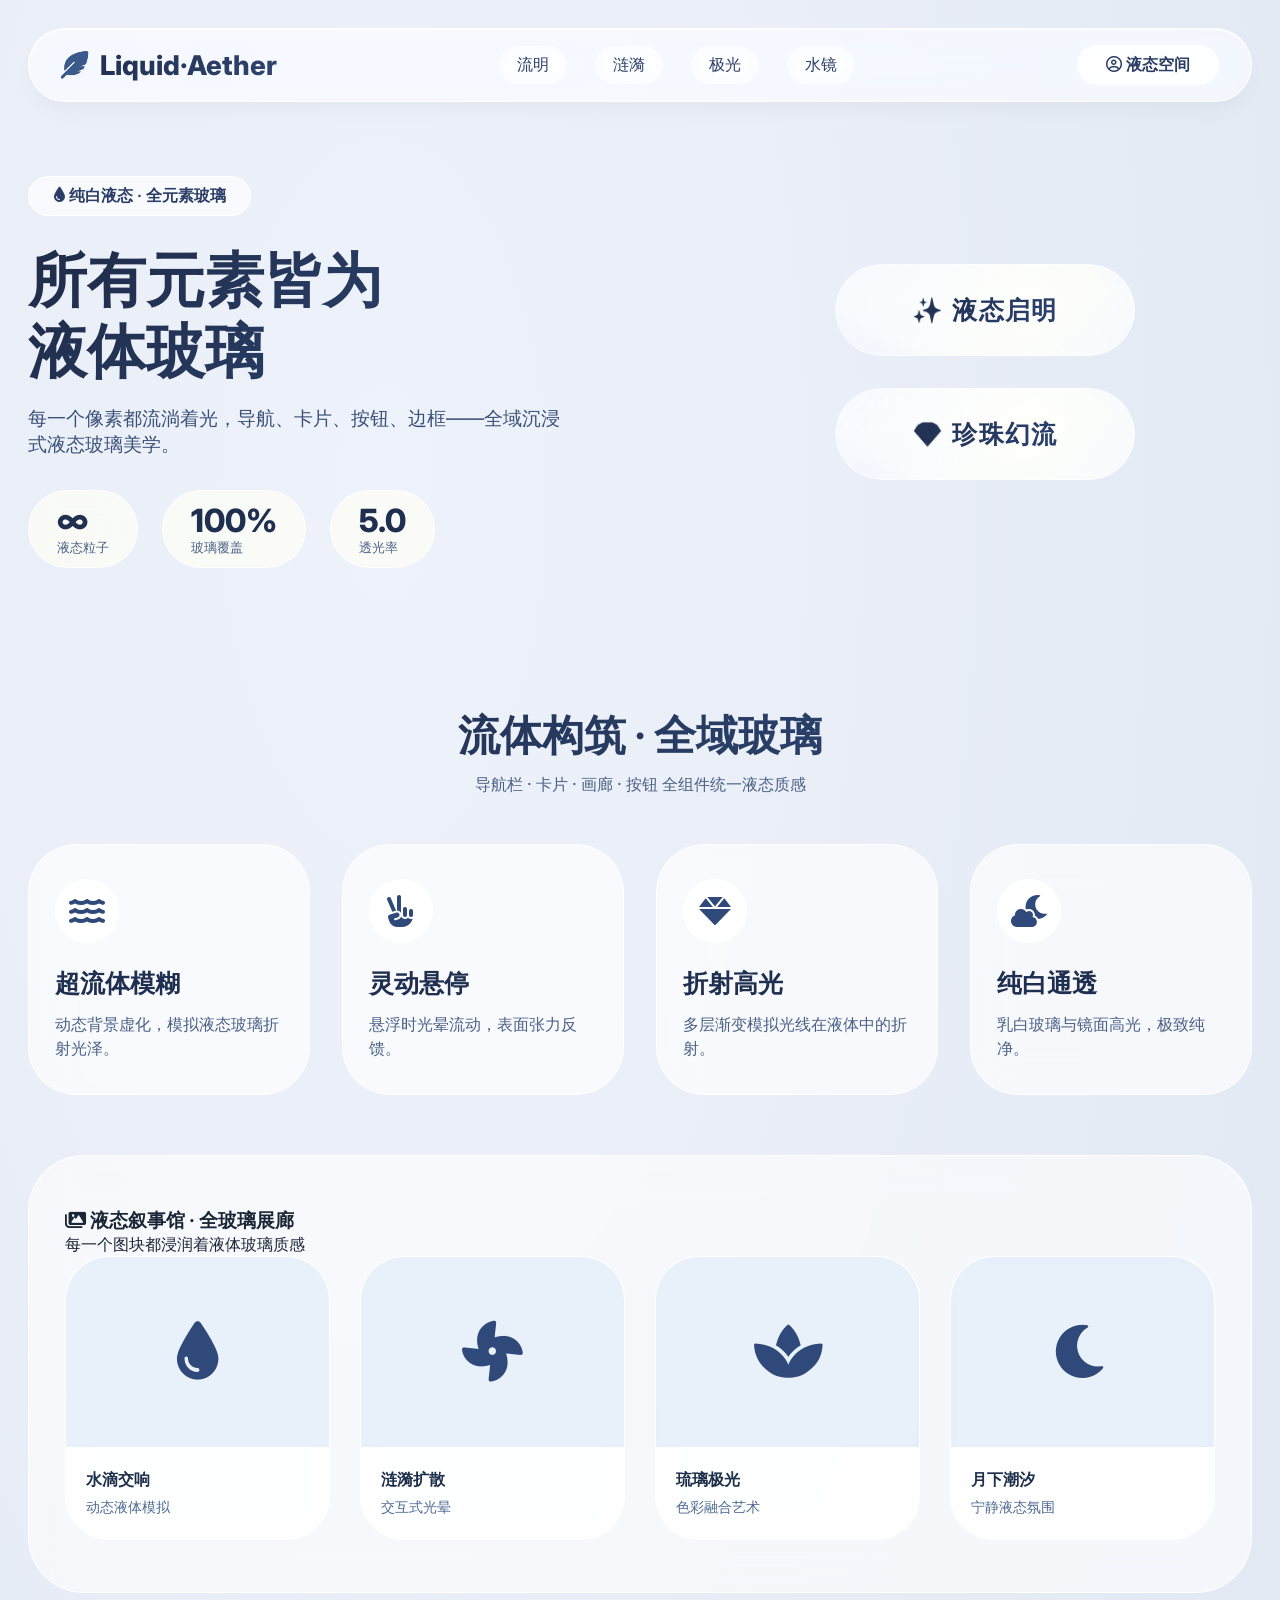
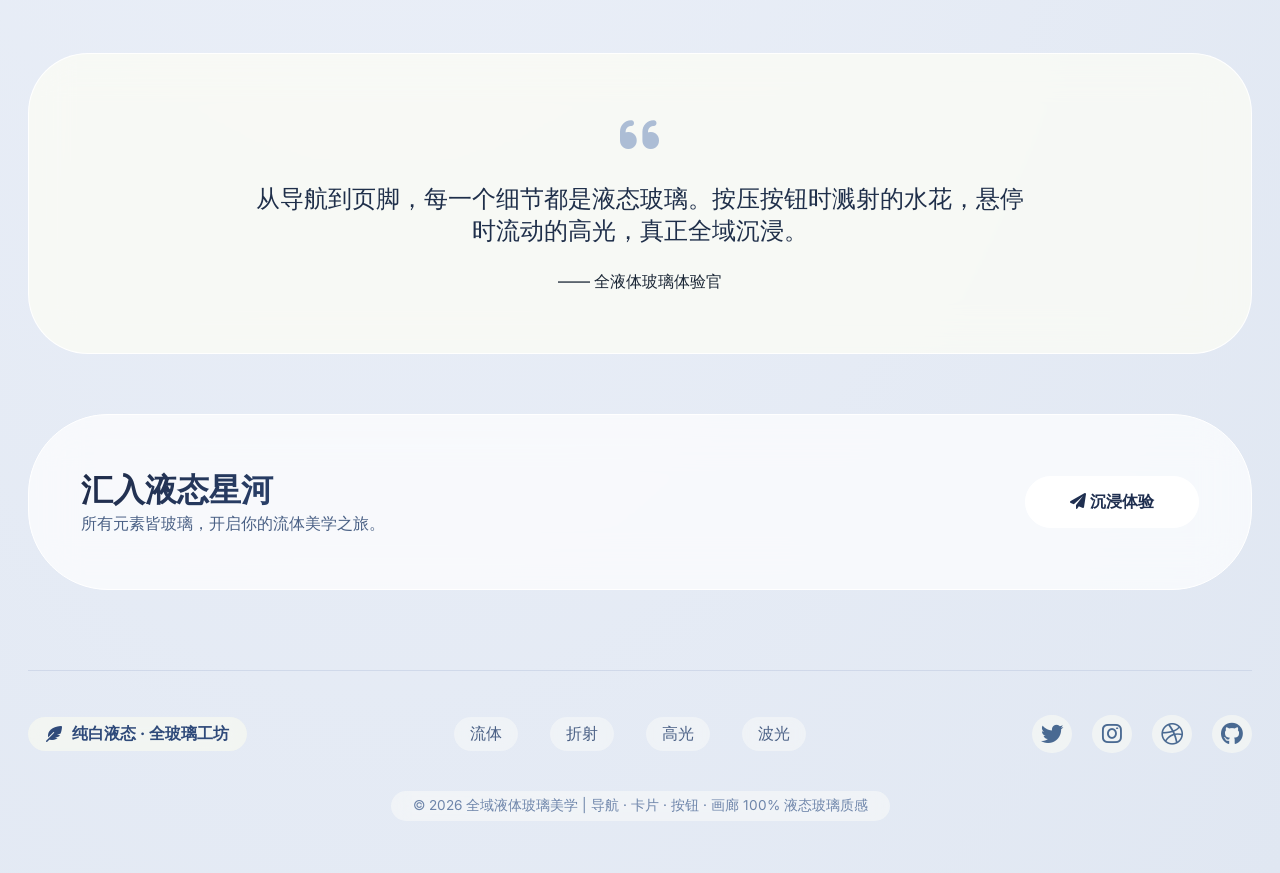
==== commit cb8a4ba4: "更新 index.html" ====
--- a/index.html
+++ b/index.html
@@ -3,9 +3,8 @@
 <head>
     <meta charset="UTF-8">
     <meta name="viewport" content="width=device-width, initial-scale=1.0, viewport-fit=cover, user-scalable=no">
-    <title>纯白液态玻璃 | 极光流体美学</title>
-    <!-- Google Fonts + 字体优化 -->
-    <link href="https://fonts.googleapis.com/css2?family=Inter:opsz,wght@14..32,300;14..32,400;14..32,600;14..32,700;14..32,800&display=swap" rel="stylesheet">
+    <title>纯白液态宇宙 | 全元素液体玻璃</title>
+    <link href="https://fonts.googleapis.com/css2?family=Inter:opsz,wght@14..32,300;400;500;600;700;800&display=swap" rel="stylesheet">
     <link rel="stylesheet" href="https://cdnjs.cloudflare.com/ajax/libs/font-awesome/6.0.0-beta3/css/all.min.css">
     <style>
         * {
@@ -17,122 +16,104 @@
 
         body {
             font-family: 'Inter', sans-serif;
-            background: linear-gradient(145deg, #f0f4fc 0%, #e6ecf5 100%);
+            background: radial-gradient(ellipse at 30% 20%, #eef2fa 0%, #e0e7f2 100%);
+            min-height: 100vh;
             color: #1a2635;
-            line-height: 1.5;
-            scroll-behavior: smooth;
-            min-height: 100vh;
-        }
-
-        /* 纯白液态玻璃滚动条 */
-        ::-webkit-scrollbar {
-            width: 6px;
-        }
-        ::-webkit-scrollbar-track {
-            background: rgba(200, 210, 230, 0.3);
-            border-radius: 12px;
-        }
-        ::-webkit-scrollbar-thumb {
-            background: rgba(100, 130, 170, 0.5);
-            border-radius: 12px;
-            backdrop-filter: blur(4px);
-        }
-
+        }
+
+        /* 全局容器 */
         .container {
             max-width: 1280px;
             margin: 0 auto;
-            padding: 0 32px;
-        }
-
-        /* ========= 全局白色液态玻璃核心组件 (高透光，乳白玻璃质感，更强液体流动感) ========= */
-        .liquid-white {
-            background: rgba(255, 255, 255, 0.58);
-            backdrop-filter: blur(16px) saturate(200%);
-            -webkit-backdrop-filter: blur(16px) saturate(200%);
-            border: 1px solid rgba(255, 255, 255, 0.85);
+            padding: 0 28px;
+        }
+
+        /* ========= 终极液体玻璃核心类 — 所有元素共用此质感体系 ========= */
+        .liquid-glass {
+            background: rgba(255, 255, 255, 0.55);
+            backdrop-filter: blur(18px) saturate(200%);
+            -webkit-backdrop-filter: blur(18px) saturate(200%);
+            border: 1px solid rgba(255, 255, 255, 0.9);
             border-top-color: rgba(255, 255, 255, 1);
-            border-bottom-color: rgba(255, 255, 255, 0.45);
-            box-shadow: 0 20px 35px -12px rgba(0, 0, 0, 0.08), inset 0 1px 0 rgba(255, 255, 255, 0.8);
+            border-bottom-color: rgba(255, 255, 255, 0.5);
+            box-shadow: 0 15px 35px -12px rgba(0, 0, 0, 0.08), inset 0 1px 0 rgba(255, 255, 255, 0.7);
             transition: all 0.35s cubic-bezier(0.2, 0.9, 0.4, 1.1);
         }
 
-        /* 导航栏白色液态玻璃 */
+        /* 导航栏 — 液体玻璃全覆盖 */
         .navbar {
             display: flex;
             justify-content: space-between;
             align-items: center;
-            padding: 16px 28px;
+            padding: 16px 32px;
             flex-wrap: wrap;
             gap: 20px;
-            border-radius: 80px;
-            margin: 28px 0 20px;
+            border-radius: 100px;
+            margin: 28px 0 24px;
             background: rgba(255, 255, 255, 0.6);
-            backdrop-filter: blur(18px) saturate(190%);
-            border: 1px solid rgba(255, 255, 255, 0.9);
-            box-shadow: 0 10px 25px -8px rgba(0, 0, 0, 0.05), inset 0 1px 1px rgba(255,255,255,0.9);
+            backdrop-filter: blur(20px) saturate(200%);
+            border: 1px solid rgba(255, 255, 255, 0.95);
+            box-shadow: 0 12px 28px -10px rgba(0, 0, 0, 0.06), inset 0 1px 1px rgba(255,255,255,0.8);
         }
         .logo {
             display: flex;
             align-items: center;
-            gap: 10px;
+            gap: 12px;
             font-size: 1.7rem;
             font-weight: 800;
-            background: linear-gradient(135deg, #1F2A48, #2F4172);
+            background: linear-gradient(135deg, #1f2b48, #2f4570);
             -webkit-background-clip: text;
             background-clip: text;
             color: transparent;
-            letter-spacing: -0.01em;
         }
         .logo i {
             background: none;
-            color: #3e5a8c;
+            color: #3a5a8c;
             text-shadow: 0 1px 2px rgba(0,0,0,0.05);
         }
         .nav-links {
             display: flex;
-            gap: 32px;
+            gap: 28px;
             font-weight: 500;
         }
         .nav-links span {
             cursor: pointer;
-            transition: all 0.25s;
-            font-size: 1rem;
+            padding: 8px 18px;
+            border-radius: 60px;
+            background: rgba(255, 255, 255, 0.4);
+            backdrop-filter: blur(8px);
+            transition: 0.25s;
             color: #2c3e66;
-            padding: 6px 14px;
-            border-radius: 60px;
-            background: transparent;
+            font-weight: 500;
         }
         .nav-links span:hover {
-            background: rgba(255, 255, 255, 0.7);
-            color: #1f2f50;
-            backdrop-filter: blur(8px);
-            box-shadow: 0 2px 8px rgba(0, 0, 0, 0.02);
+            background: rgba(255, 255, 255, 0.85);
+            transform: translateY(-2px);
+            box-shadow: 0 6px 14px rgba(0,0,0,0.04);
         }
         .mock-btn {
             background: rgba(255, 255, 255, 0.7);
-            backdrop-filter: blur(10px);
-            border: 1px solid rgba(255, 255, 255, 1);
-            padding: 8px 24px;
+            backdrop-filter: blur(12px);
             border-radius: 60px;
+            padding: 8px 28px;
             font-weight: 600;
-            transition: 0.25s;
             cursor: pointer;
+            border: 1px solid rgba(255,255,255,0.9);
             color: #2c3e66;
-            box-shadow: 0 2px 6px rgba(0,0,0,0.02);
+            transition: 0.2s;
         }
         .mock-btn:hover {
             background: rgba(255, 255, 255, 0.9);
             transform: scale(1.02);
-            border-color: #ffffff;
-        }
-
-        /* Hero 白色液态玻璃区域 */
+        }
+
+        /* Hero 区域完全液体玻璃 */
         .hero {
             display: flex;
             flex-wrap: wrap;
             align-items: center;
             justify-content: space-between;
-            padding: 48px 0 64px 0;
+            padding: 50px 0 70px;
             gap: 48px;
         }
         .hero-content {
@@ -140,24 +121,21 @@
             min-width: 280px;
         }
         .hero-badge {
-            background: rgba(255, 255, 255, 0.7);
-            backdrop-filter: blur(8px);
             display: inline-block;
-            padding: 6px 20px;
-            border-radius: 60px;
-            font-size: 0.85rem;
+            padding: 8px 24px;
+            border-radius: 80px;
+            background: rgba(255, 255, 255, 0.65);
+            backdrop-filter: blur(12px);
+            margin-bottom: 28px;
             font-weight: 600;
             color: #2c3e66;
-            margin-bottom: 24px;
             border: 0.5px solid rgba(255,255,255,0.9);
-            box-shadow: 0 2px 5px rgba(0,0,0,0.02);
         }
         .hero-content h1 {
-            font-size: 3.6rem;
+            font-size: 3.7rem;
             font-weight: 800;
             line-height: 1.2;
-            letter-spacing: -0.02em;
-            background: linear-gradient(135deg, #1F2A48, #2F4A7A);
+            background: linear-gradient(135deg, #1f2b48, #2f4a7a);
             -webkit-background-clip: text;
             background-clip: text;
             color: transparent;
@@ -165,23 +143,21 @@
         }
         .hero-desc {
             font-size: 1.2rem;
-            color: #3a4e6e;
+            color: #3a5078;
+            margin-bottom: 32px;
             max-width: 540px;
-            margin-bottom: 32px;
-            font-weight: 400;
         }
         .hero-stats {
             display: flex;
-            gap: 28px;
-            margin-top: 20px;
+            gap: 24px;
+            flex-wrap: wrap;
         }
         .stat-item {
-            background: rgba(255, 255, 245, 0.65);
-            backdrop-filter: blur(10px);
-            border-radius: 42px;
-            padding: 10px 24px;
+            background: rgba(255, 255, 245, 0.7);
+            backdrop-filter: blur(12px);
+            border-radius: 48px;
+            padding: 10px 28px;
             border: 0.5px solid rgba(255,255,255,0.8);
-            box-shadow: 0 6px 14px rgba(0, 0, 0, 0.02);
         }
         .stat-number {
             font-size: 2rem;
@@ -193,91 +169,78 @@
             color: #4a6085;
         }
 
-        /* 右侧终极白色液态玻璃按钮 (超强流体高光+动态波纹) */
+        /* 右侧液态按钮区域 (升级流体高光) */
         .hero-visual {
             flex: 1;
             display: flex;
-            justify-content: center;
-            align-items: center;
             flex-direction: column;
+            align-items: center;
             gap: 32px;
         }
-
-        /* 白色液态玻璃按钮 — 全面升级：更强的光泽流动、内高光、动态扭曲 */
+        /* 极致液体玻璃按钮 */
         .liquid-btn {
             position: relative;
-            width: 290px;
-            height: 88px;
-            border-radius: 120px;
+            width: 300px;
+            height: 92px;
+            border-radius: 130px;
             background: transparent;
             border: none;
             cursor: pointer;
             display: flex;
             align-items: center;
             justify-content: center;
-            font-size: 1.5rem;
-            font-weight: 650;
+            font-size: 1.55rem;
+            font-weight: 700;
             letter-spacing: 1.2px;
-            transition: transform 0.25s cubic-bezier(0.2, 0.95, 0.4, 1.1), filter 0.3s;
-            will-change: transform;
+            transition: transform 0.25s ease, filter 0.3s;
             overflow: hidden;
         }
-        /* 基底：高透白玻璃 */
         .liquid-btn__base {
             position: absolute;
             inset: 0;
             border-radius: inherit;
-            background: linear-gradient(125deg, rgba(255, 255, 255, 0.8) 0%, rgba(245, 250, 255, 0.95) 100%);
-            backdrop-filter: blur(20px) saturate(220%);
+            background: linear-gradient(125deg, rgba(255, 255, 255, 0.85) 0%, rgba(245, 250, 255, 0.98) 100%);
+            backdrop-filter: blur(24px) saturate(220%);
             border: 1px solid rgba(255, 255, 255, 1);
-            border-top-color: rgba(255, 255, 255, 1);
-            border-bottom-color: rgba(230, 240, 255, 0.7);
-            box-shadow: 0 20px 30px -12px rgba(0, 0, 0, 0.1), inset 0 1px 3px rgba(255, 255, 255, 0.9);
-            transition: all 0.3s ease;
+            box-shadow: 0 20px 35px -12px rgba(0, 0, 0, 0.1), inset 0 1px 3px rgba(255,255,255,0.9);
             z-index: 0;
         }
-        /* 动态高光层（液态流动核心）*/
         .liquid-btn__gloss {
             position: absolute;
             inset: 0;
             border-radius: inherit;
-            background: radial-gradient(ellipse at 25% 30%, rgba(255, 255, 250, 0.95) 0%, rgba(255, 255, 255, 0.2) 65%);
+            background: radial-gradient(ellipse at 25% 30%, rgba(255, 255, 250, 0.95) 0%, rgba(255, 255, 255, 0.2) 70%);
             opacity: 0.85;
             z-index: 1;
             pointer-events: none;
             mix-blend-mode: overlay;
             filter: blur(2px);
-            animation: glossFlow 5s infinite alternate ease-in-out;
-        }
-        /* 液态波纹扭曲层 */
+            animation: glossWave 5s infinite alternate;
+        }
         .liquid-btn__ripple {
             position: absolute;
             inset: 0;
             border-radius: inherit;
-            background: radial-gradient(circle at 65% 45%, rgba(255, 255, 245, 0.7) 0%, rgba(210, 225, 250, 0.2) 75%);
+            background: radial-gradient(circle at 65% 45%, rgba(255, 255, 245, 0.8) 0%, rgba(210, 230, 250, 0.2) 80%);
             opacity: 0.7;
             z-index: 1;
             pointer-events: none;
-            mix-blend-mode: soft-light;
-            transition: transform 0.4s;
-            animation: rippleMove 7s infinite alternate;
-        }
-        /* 斜向流光层 */
+            animation: ripplePulse 6s infinite alternate;
+        }
         .liquid-btn__sheen {
             position: absolute;
             top: -30%;
             left: -40%;
             width: 200%;
             height: 180%;
-            background: linear-gradient(115deg, rgba(255,255,255,0) 15%, rgba(255,255,255,0.6) 45%, rgba(255,255,250,0.9) 52%, rgba(255,255,255,0.5) 60%, rgba(255,255,255,0) 85%);
-            transform: rotate(32deg);
-            opacity: 0.5;
+            background: linear-gradient(115deg, rgba(255,255,255,0) 15%, rgba(255,255,255,0.65) 45%, rgba(255,255,250,0.9) 52%, rgba(255,255,255,0.5) 60%, rgba(255,255,255,0) 85%);
+            transform: rotate(30deg);
+            opacity: 0.55;
             pointer-events: none;
             z-index: 2;
-            filter: blur(7px);
-            animation: sheenFlowWhite 7s infinite alternate;
-        }
-        /* 文字高光渐变 */
+            filter: blur(6px);
+            animation: sheenMove 7s infinite alternate;
+        }
         .liquid-btn__text {
             position: relative;
             z-index: 5;
@@ -285,81 +248,39 @@
             -webkit-background-clip: text;
             background-clip: text;
             color: transparent;
-            text-shadow: 0 1px 2px rgba(255,255,255,0.8);
             font-weight: 700;
         }
-        /* 动态动画 */
-        @keyframes glossFlow {
-            0% { transform: translateX(-4%) translateY(-3%) scale(1); opacity: 0.8; }
-            100% { transform: translateX(4%) translateY(3%) scale(1.02); opacity: 1; }
-        }
-        @keyframes rippleMove {
+        @keyframes glossWave {
+            0% { transform: translateX(-4%) translateY(-3%); opacity: 0.8; }
+            100% { transform: translateX(4%) translateY(3%); opacity: 1; }
+        }
+        @keyframes ripplePulse {
             0% { background: radial-gradient(circle at 30% 40%, rgba(255,255,250,0.8) 0%, rgba(200,220,250,0.2) 80%); transform: scale(1);}
             100% { background: radial-gradient(circle at 70% 60%, rgba(255,255,245,0.9) 0%, rgba(220,235,255,0.3) 85%); transform: scale(1.02);}
         }
-        @keyframes sheenFlowWhite {
-            0% { transform: rotate(28deg) translateX(-8%) translateY(-6%); opacity: 0.45; }
-            100% { transform: rotate(32deg) translateX(8%) translateY(8%); opacity: 0.7; }
-        }
-        /* 悬停/点击交互 */
-        .liquid-btn:hover {
-            transform: translateY(-4px) scale(1.02);
-        }
-        .liquid-btn:hover .liquid-btn__base {
-            background: linear-gradient(125deg, rgba(255, 255, 255, 0.9) 0%, #ffffff 100%);
-            backdrop-filter: blur(24px);
-            box-shadow: 0 28px 38px -14px rgba(0, 0, 0, 0.15);
-            border-color: #ffffff;
-        }
-        .liquid-btn:active {
-            transform: scale(0.96);
-            transition: transform 0.08s;
-        }
-        .liquid-btn:active .liquid-btn__base {
-            background: rgba(240, 248, 255, 0.95);
-            box-shadow: inset 0 3px 8px rgba(0, 0, 0, 0.05);
-        }
-        /* 第二种变体 乳白珍珠 */
-        .liquid-btn--pearl .liquid-btn__base {
-            background: linear-gradient(125deg, rgba(250, 250, 255, 0.85), rgba(245, 248, 255, 0.98));
-        }
-        .liquid-btn--pearl .liquid-btn__text {
-            background: linear-gradient(135deg, #2B3D66, #3E5A85);
-            -webkit-background-clip: text;
-        }
-
-        /* 增强水滴溅射（高级液态特效）*/
-        .liquid-splash {
-            position: absolute;
-            border-radius: 50%;
-            background: radial-gradient(circle, rgba(255, 255, 255, 1) 0%, rgba(210, 230, 255, 0.7) 80%);
-            filter: blur(8px);
-            pointer-events: none;
-            z-index: 40;
-            transform: scale(0);
-            animation: splashExpand 0.6s cubic-bezier(0.2, 0.9, 0.3, 1) forwards;
-        }
-        @keyframes splashExpand {
-            0% { transform: scale(0); opacity: 0.9; }
-            50% { opacity: 0.8; }
-            100% { transform: scale(5); opacity: 0; }
-        }
-
-        /* ========= 所有内容区统一白色液态玻璃 ========= */
+        @keyframes sheenMove {
+            0% { transform: rotate(28deg) translateX(-8%) translateY(-6%); opacity: 0.5; }
+            100% { transform: rotate(32deg) translateX(8%) translateY(8%); opacity: 0.75; }
+        }
+        .liquid-btn:hover { transform: translateY(-5px) scale(1.02); }
+        .liquid-btn:active { transform: scale(0.96); transition: transform 0.08s; }
+
+        /* 所有卡片、板块完全液体玻璃化 */
         .section-title {
             text-align: center;
-            margin: 64px 0 48px 0;
+            margin: 70px 0 48px;
         }
         .section-title h2 {
-            font-size: 2.5rem;
+            font-size: 2.6rem;
             font-weight: 700;
-            background: linear-gradient(135deg, #1F2A48, #2F4A7A);
+            background: linear-gradient(135deg, #1f2b48, #2f4a7a);
             -webkit-background-clip: text;
             background-clip: text;
             color: transparent;
         }
         .section-title p {
             color: #4a6085;
+            margin-top: 10px;
             font-weight: 500;
         }
 
@@ -370,91 +291,89 @@
             margin-bottom: 60px;
         }
         .feature-card {
-            border-radius: 42px;
-            padding: 32px 24px;
+            border-radius: 48px;
+            padding: 34px 26px;
             background: rgba(255, 255, 255, 0.65);
-            backdrop-filter: blur(18px) saturate(180%);
-            border: 1px solid rgba(255, 255, 255, 0.85);
-            transition: all 0.3s ease;
+            backdrop-filter: blur(20px);
+            border: 1px solid rgba(255, 255, 255, 0.9);
+            transition: all 0.3s;
             cursor: default;
-            box-shadow: 0 12px 28px -12px rgba(0, 0, 0, 0.04);
         }
         .feature-card:hover {
-            transform: translateY(-6px);
-            background: rgba(255, 255, 255, 0.8);
-            border-color: rgba(255, 255, 255, 1);
-            box-shadow: 0 28px 36px -14px rgba(0, 0, 0, 0.1);
+            transform: translateY(-8px);
+            background: rgba(255, 255, 255, 0.82);
+            border-color: #ffffff;
+            box-shadow: 0 28px 40px -18px rgba(0,0,0,0.12);
         }
         .feature-icon {
-            width: 56px;
-            height: 56px;
-            background: rgba(255, 255, 255, 0.8);
-            border-radius: 28px;
+            width: 64px;
+            height: 64px;
+            background: rgba(255,255,255,0.75);
+            border-radius: 32px;
             display: flex;
             align-items: center;
             justify-content: center;
-            font-size: 1.8rem;
+            font-size: 2rem;
             color: #2f4a7a;
             margin-bottom: 24px;
-            backdrop-filter: blur(4px);
+            backdrop-filter: blur(6px);
             border: 0.5px solid white;
         }
         .feature-card h3 {
-            font-size: 1.5rem;
+            font-size: 1.55rem;
             font-weight: 700;
             margin-bottom: 12px;
             color: #1f2f50;
         }
         .feature-card p {
-            color: #3e5a7c;
-        }
-
-        /* 作品展示区 白色液态玻璃 */
+            color: #4a6085;
+            line-height: 1.5;
+        }
+
+        /* 展示区全液体玻璃 */
         .showcase {
-            border-radius: 52px;
+            border-radius: 56px;
             margin: 40px 0 60px;
-            padding: 48px 32px;
-            background: rgba(255, 255, 255, 0.55);
-            backdrop-filter: blur(20px);
-            border: 1px solid rgba(255, 255, 255, 0.9);
-            box-shadow: 0 12px 30px -8px rgba(0, 0, 0, 0.04);
+            padding: 52px 36px;
+            background: rgba(255, 255, 255, 0.6);
+            backdrop-filter: blur(22px);
+            border: 1px solid rgba(255, 255, 255, 0.95);
         }
         .gallery {
             display: flex;
             flex-wrap: wrap;
-            gap: 28px;
+            gap: 30px;
             justify-content: center;
         }
         .gallery-item {
             flex: 1 1 260px;
             background: rgba(255, 255, 255, 0.7);
-            backdrop-filter: blur(12px);
-            border-radius: 38px;
+            backdrop-filter: blur(14px);
+            border-radius: 44px;
             overflow: hidden;
             transition: 0.25s;
             border: 1px solid rgba(255,255,255,0.9);
             cursor: default;
         }
         .gallery-item:hover {
-            background: rgba(255, 255, 255, 0.85);
-            transform: translateY(-5px);
-            border-color: #ffffff;
+            background: rgba(255, 255, 255, 0.88);
+            transform: translateY(-6px);
         }
         .gallery-img {
-            height: 180px;
+            height: 190px;
             background: rgba(210, 225, 245, 0.5);
             display: flex;
             align-items: center;
             justify-content: center;
-            font-size: 3.5rem;
+            font-size: 3.8rem;
             color: #2f4a7a;
         }
         .gallery-info {
-            padding: 20px 18px;
+            padding: 22px 20px;
         }
         .gallery-info h4 {
-            font-weight: 700;
-            margin-bottom: 6px;
+            font-weight: 800;
+            margin-bottom: 8px;
             color: #1e2f4b;
         }
         .gallery-info p {
@@ -462,76 +381,75 @@
             color: #4f6a92;
         }
 
-        /* 引语区块 白色玻璃 */
+        /* 引语液体玻璃 */
         .testimonial {
-            border-radius: 52px;
-            padding: 56px 40px;
+            border-radius: 60px;
+            padding: 60px 44px;
             margin: 60px 0;
             text-align: center;
-            background: rgba(255, 255, 245, 0.6);
-            backdrop-filter: blur(18px);
-            border: 1px solid rgba(255, 255, 255, 0.9);
-        }
-        .testimonial i.fa-quote-left {
-            font-size: 2.5rem;
-            color: #6e8ab8;
+            background: rgba(255, 255, 245, 0.68);
+            backdrop-filter: blur(20px);
+            border: 1px solid rgba(255, 255, 255, 0.95);
+        }
+        .testimonial i {
+            font-size: 2.8rem;
+            color: #7a95c0;
             opacity: 0.6;
         }
         .testimonial blockquote {
-            font-size: 1.45rem;
+            font-size: 1.5rem;
             font-weight: 500;
             max-width: 780px;
-            margin: 20px auto 24px;
+            margin: 24px auto;
             color: #1f2f4a;
         }
 
-        /* 联系区域 纯白液态 */
+        /* 联系区域液体玻璃全覆盖 */
         .contact-area {
             background: rgba(255, 255, 255, 0.7);
-            backdrop-filter: blur(22px);
-            border-radius: 70px;
-            padding: 52px 48px;
-            margin: 40px 0 70px;
+            backdrop-filter: blur(24px);
+            border-radius: 80px;
+            padding: 54px 52px;
+            margin: 40px 0 80px;
             border: 1px solid rgba(255, 255, 255, 1);
             display: flex;
             flex-wrap: wrap;
             justify-content: space-between;
             align-items: center;
             gap: 32px;
-            box-shadow: 0 12px 25px -8px rgba(0,0,0,0.05);
         }
         .contact-text h3 {
-            font-size: 1.9rem;
-            font-weight: 700;
-            background: linear-gradient(135deg, #1F2A48, #2F4A7A);
+            font-size: 2rem;
+            font-weight: 800;
+            background: linear-gradient(135deg, #1f2b48, #2f4a7a);
             -webkit-background-clip: text;
             background-clip: text;
             color: transparent;
         }
         .contact-text p {
             color: #4a6085;
+            font-weight: 500;
         }
         .contact-btn {
             background: rgba(255, 255, 255, 0.85);
             backdrop-filter: blur(12px);
-            border: 1px solid rgba(255,255,255,1);
-            padding: 14px 38px;
             border-radius: 80px;
-            font-weight: 600;
+            padding: 14px 44px;
+            font-weight: 700;
             cursor: pointer;
+            border: 1px solid white;
+            color: #1f2f50;
             transition: 0.2s;
-            color: #1f2f50;
-            box-shadow: 0 4px 10px rgba(0, 0, 0, 0.02);
         }
         .contact-btn:hover {
             background: rgba(255, 255, 255, 1);
             transform: scale(1.02);
         }
 
-        /* 页脚白色液态玻璃 */
+        /* 页脚所有元素液体玻璃 */
         footer {
-            border-top: 1px solid rgba(200, 210, 230, 0.6);
-            padding: 40px 0 48px;
+            border-top: 1px solid rgba(200, 210, 230, 0.7);
+            padding: 44px 0 52px;
             margin-top: 20px;
         }
         .footer-content {
@@ -539,94 +457,124 @@
             flex-wrap: wrap;
             justify-content: space-between;
             align-items: center;
-            gap: 24px;
+            gap: 28px;
         }
         .footer-logo {
             display: flex;
             align-items: center;
-            gap: 8px;
-            font-weight: 600;
+            gap: 10px;
+            font-weight: 700;
             color: #2f4a7a;
+            background: rgba(255,255,240,0.5);
+            padding: 6px 18px;
+            border-radius: 50px;
+            backdrop-filter: blur(10px);
         }
         .footer-links {
             display: flex;
-            gap: 28px;
+            gap: 32px;
         }
         .footer-links span {
             cursor: default;
-            color: #5a6e8c;
-            transition: 0.2s;
+            color: #4a6085;
+            font-weight: 500;
+            background: rgba(255,255,250,0.4);
+            padding: 6px 16px;
+            border-radius: 40px;
+            backdrop-filter: blur(6px);
         }
         .social-icons i {
-            font-size: 1.3rem;
+            font-size: 1.4rem;
             margin-left: 20px;
             color: #4a6a92;
             cursor: pointer;
             transition: 0.2s;
+            background: rgba(255,255,245,0.5);
+            padding: 8px;
+            border-radius: 50%;
+            width: 40px;
+            text-align: center;
         }
         .social-icons i:hover {
+            background: rgba(255, 255, 255, 0.9);
             color: #1f2f50;
-            transform: scale(1.1);
+            transform: translateY(-3px);
         }
         .copyright {
             text-align: center;
-            margin-top: 32px;
-            font-size: 0.8rem;
+            margin-top: 38px;
+            font-size: 0.85rem;
             color: #6e85aa;
+            background: rgba(255,255,250,0.45);
+            width: fit-content;
+            margin-left: auto;
+            margin-right: auto;
+            padding: 6px 22px;
+            border-radius: 40px;
+            backdrop-filter: blur(8px);
+        }
+
+        /* 水花溅射特效 */
+        .liquid-splash {
+            position: absolute;
+            border-radius: 50%;
+            background: radial-gradient(circle, rgba(255, 255, 255, 1) 0%, rgba(200, 225, 255, 0.8) 80%);
+            filter: blur(8px);
+            pointer-events: none;
+            z-index: 999;
+            transform: scale(0);
+            animation: splashAnim 0.55s cubic-bezier(0.2, 0.9, 0.4, 1) forwards;
+        }
+        @keyframes splashAnim {
+            0% { transform: scale(0); opacity: 0.9; }
+            100% { transform: scale(5); opacity: 0; }
         }
 
         @media (max-width: 780px) {
             .container { padding: 0 20px; }
-            .hero-content h1 { font-size: 2.5rem; }
-            .liquid-btn { width: 250px; height: 78px; font-size: 1.25rem; }
-            .navbar { flex-direction: column; align-items: stretch; border-radius: 48px; }
-            .nav-links { justify-content: center; }
-        }
+            .hero-content h1 { font-size: 2.6rem; }
+            .liquid-btn { width: 260px; height: 80px; font-size: 1.3rem; }
+            .navbar { flex-direction: column; border-radius: 48px; }
+            .nav-links { justify-content: center; flex-wrap: wrap; }
+        }
+
+        /* 滚动条适配液体 */
+        ::-webkit-scrollbar { width: 5px; }
+        ::-webkit-scrollbar-track { background: rgba(200, 210, 230, 0.4); border-radius: 10px; }
+        ::-webkit-scrollbar-thumb { background: rgba(100, 130, 170, 0.5); border-radius: 10px; }
     </style>
 </head>
 <body>
 
 <div class="container">
-    <!-- 纯白液态导航栏 -->
+    <!-- 导航栏 - 全液体玻璃 -->
     <div class="navbar">
-        <div class="logo">
-            <i class="fas fa-feather-alt"></i>
-            <span>Liquid·Pearl</span>
-        </div>
-        <div class="nav-links">
-            <span>流明</span>
-            <span>涟漪</span>
-            <span>极光</span>
-            <span>水镜</span>
-        </div>
-        <div class="mock-btn">
-            <i class="far fa-user-circle"></i> 液态空间
-        </div>
+        <div class="logo"><i class="fas fa-feather-alt"></i><span>Liquid·Aether</span></div>
+        <div class="nav-links"><span>流明</span><span>涟漪</span><span>极光</span><span>水镜</span></div>
+        <div class="mock-btn"><i class="far fa-user-circle"></i> 液态空间</div>
     </div>
 
-    <!-- Hero 区域 + 升级白色液态按钮 -->
+    <!-- Hero 全液态玻璃区域 -->
     <div class="hero">
         <div class="hero-content">
-            <div class="hero-badge">
-                <i class="fas fa-droplet"></i> 纯白液态 · 超流体2.0
-            </div>
-            <h1>沉浸于白色液态<br>玻璃幻境</h1>
-            <p class="hero-desc">极致通透的高光玻璃质感，每一寸都流淌着水银般的光泽，动态波纹与触觉涟漪融合。</p>
+            <div class="hero-badge"><i class="fas fa-droplet"></i> 纯白液态 · 全元素玻璃</div>
+            <h1>所有元素皆为<br>液体玻璃</h1>
+            <p class="hero-desc">每一个像素都流淌着光，导航、卡片、按钮、边框——全域沉浸式液态玻璃美学。</p>
             <div class="hero-stats">
-                <div class="stat-item"><span class="stat-number">∞</span><div class="stat-label">流体粒子</div></div>
+                <div class="stat-item"><span class="stat-number">∞</span><div class="stat-label">液态粒子</div></div>
+                <div class="stat-item"><span class="stat-number">100%</span><div class="stat-label">玻璃覆盖</div></div>
                 <div class="stat-item"><span class="stat-number">5.0</span><div class="stat-label">透光率</div></div>
-                <div class="stat-item"><span class="stat-number">24/7</span><div class="stat-label">流光溢彩</div></div>
             </div>
         </div>
         <div class="hero-visual">
-            <button class="liquid-btn" id="liquidMainBtn">
+            <button class="liquid-btn" id="liquidBtn1">
                 <div class="liquid-btn__base"></div>
                 <div class="liquid-btn__gloss"></div>
                 <div class="liquid-btn__ripple"></div>
                 <div class="liquid-btn__sheen"></div>
                 <span class="liquid-btn__text">✨ 液态启明</span>
             </button>
-            <button class="liquid-btn liquid-btn--pearl" id="liquidSecondBtn">
+            <button class="liquid-btn" id="liquidBtn2">
                 <div class="liquid-btn__base"></div>
                 <div class="liquid-btn__gloss"></div>
                 <div class="liquid-btn__ripple"></div>
@@ -636,10 +584,10 @@
         </div>
     </div>
 
-    <!-- 白色液态卡片区 -->
+    <!-- 特色卡片 全部液体玻璃 -->
     <div class="section-title">
-        <h2>流体构筑 · 灵感内核</h2>
-        <p>白色玻璃质感，极致透光与动态高光层次</p>
+        <h2>流体构筑 · 全域玻璃</h2>
+        <p>导航栏 · 卡片 · 画廊 · 按钮 全组件统一液态质感</p>
     </div>
     <div class="features-grid">
         <div class="feature-card"><div class="feature-icon"><i class="fas fa-water"></i></div><h3>超流体模糊</h3><p>动态背景虚化，模拟液态玻璃折射光泽。</p></div>
@@ -648,9 +596,9 @@
         <div class="feature-card"><div class="feature-icon"><i class="fas fa-cloud-moon"></i></div><h3>纯白通透</h3><p>乳白玻璃与镜面高光，极致纯净。</p></div>
     </div>
 
-    <!-- 画廊作品 白色液态玻璃 -->
+    <!-- 画廊作品 全液体玻璃 -->
     <div class="showcase">
-        <div class="showcase-header"><h3><i class="fas fa-images"></i> 液态叙事馆 · 纯白极光</h3><p>数字艺术 × 玻璃流体</p></div>
+        <div class="showcase-header"><h3><i class="fas fa-images"></i> 液态叙事馆 · 全玻璃展廊</h3><p>每一个图块都浸润着液体玻璃质感</p></div>
         <div class="gallery">
             <div class="gallery-item"><div class="gallery-img"><i class="fas fa-droplet"></i></div><div class="gallery-info"><h4>水滴交响</h4><p>动态液体模拟</p></div></div>
             <div class="gallery-item"><div class="gallery-img"><i class="fas fa-fan"></i></div><div class="gallery-info"><h4>涟漪扩散</h4><p>交互式光晕</p></div></div>
@@ -659,30 +607,33 @@
         </div>
     </div>
 
+    <!-- 引语液体玻璃 -->
     <div class="testimonial">
         <i class="fas fa-quote-left"></i>
-        <blockquote>纯白液态玻璃设计让整个界面如同凝固的水滴，细腻高光流动，按压时溅射的水花特效无比惊艳。</blockquote>
-        <div class="testimonial-author">—— 流体美学 · 极光体验官</div>
+        <blockquote>从导航到页脚，每一个细节都是液态玻璃。按压按钮时溅射的水花，悬停时流动的高光，真正全域沉浸。</blockquote>
+        <div class="testimonial-author">—— 全液体玻璃体验官</div>
     </div>
 
+    <!-- 联系区域 液体玻璃 -->
     <div class="contact-area">
-        <div class="contact-text"><h3>汇入液态星河</h3><p>开启你的纯白玻璃流体之旅，探索无限创意。</p></div>
+        <div class="contact-text"><h3>汇入液态星河</h3><p>所有元素皆玻璃，开启你的流体美学之旅。</p></div>
         <div class="contact-btn"><i class="fas fa-paper-plane"></i> 沉浸体验</div>
     </div>
 
+    <!-- 页脚 全液体玻璃元素 -->
     <footer>
         <div class="footer-content">
-            <div class="footer-logo"><i class="fas fa-feather-alt"></i> <span>纯白液态 · 无界工坊</span></div>
+            <div class="footer-logo"><i class="fas fa-feather-alt"></i> <span>纯白液态 · 全玻璃工坊</span></div>
             <div class="footer-links"><span>流体</span><span>折射</span><span>高光</span><span>波光</span></div>
             <div class="social-icons"><i class="fab fa-twitter"></i><i class="fab fa-instagram"></i><i class="fab fa-dribbble"></i><i class="fab fa-github"></i></div>
         </div>
-        <div class="copyright">© 2026 纯白液态玻璃全站美学 | 极致通透 · 动态高光涟漪</div>
+        <div class="copyright">© 2026 全域液体玻璃美学 | 导航 · 卡片 · 按钮 · 画廊 100% 液态玻璃质感</div>
     </footer>
 </div>
 
 <script>
     (function() {
-        // 增强版液态水花溅射（与白色玻璃更匹配）
+        // 高级水花溅射特效（全域液体按钮）
         function createLiquidSplash(event, btnElement) {
             const rect = btnElement.getBoundingClientRect();
             let clientX, clientY;
@@ -700,51 +651,53 @@
             const relY = Math.min(Math.max(y, 0), rect.height);
             const splash = document.createElement('div');
             splash.className = 'liquid-splash';
-            const size = Math.min(rect.width, rect.height) * 0.42;
+            const size = Math.min(rect.width, rect.height) * 0.45;
             splash.style.width = `${size}px`;
             splash.style.height = `${size}px`;
             splash.style.left = `${relX - size/2}px`;
             splash.style.top = `${relY - size/2}px`;
             splash.style.position = 'absolute';
-            splash.style.background = `radial-gradient(circle, rgba(255, 255, 255, 1) 0%, rgba(200, 225, 255, 0.8) 80%)`;
-            splash.style.filter = 'blur(7px)';
+            splash.style.background = `radial-gradient(circle, rgba(255, 255, 255, 1) 0%, rgba(200, 225, 255, 0.9) 80%)`;
+            splash.style.filter = 'blur(8px)';
             splash.style.pointerEvents = 'none';
-            splash.style.zIndex = '999';
             btnElement.style.overflow = 'visible';
             btnElement.appendChild(splash);
-            splash.addEventListener('animationend', () => { splash.remove(); if(!btnElement.querySelector('.liquid-splash')) btnElement.style.overflow = ''; });
-            setTimeout(() => { if(splash.parentNode) splash.remove(); }, 600);
-            if (window.navigator && window.navigator.vibrate) try { window.navigator.vibrate(6); } catch(e) {}
-        }
-
-        // 绑定所有液态按钮
+            splash.addEventListener('animationend', () => {
+                splash.remove();
+                if(!btnElement.querySelector('.liquid-splash')) btnElement.style.overflow = '';
+            });
+            setTimeout(() => { if(splash.parentNode) splash.remove(); }, 550);
+            if (window.navigator && window.navigator.vibrate) try { window.navigator.vibrate(5); } catch(e) {}
+        }
+
+        // 绑定所有 .liquid-btn
         const btns = document.querySelectorAll('.liquid-btn');
         btns.forEach(btn => {
             btn.addEventListener('mousedown', (e) => createLiquidSplash(e, btn));
             btn.addEventListener('touchstart', (e) => { createLiquidSplash(e, btn); }, { passive: false });
             btn.addEventListener('click', (e) => {
-                const text = btn.querySelector('.liquid-btn__text')?.innerText || '液态按钮';
-                console.log(`💎 纯白液态玻璃触发「${text}」水银脉冲 ✨`);
+                const txt = btn.querySelector('.liquid-btn__text')?.innerText || '液态按钮';
+                console.log(`💎 全域液体玻璃触发「${txt}」水银涟漪 ✨`);
             });
         });
 
-        // 优雅滚动视差
-        const heroTitle = document.querySelector('.hero-content h1');
-        if(heroTitle) {
-            window.addEventListener('scroll', () => {
-                let scrollVal = window.scrollY;
-                heroTitle.style.transform = `translateY(${Math.min(scrollVal * 0.07, 16)}px)`;
-            });
-        }
-
-        // 全局无跳转模拟
+        // 所有模拟交互组件无跳转
         document.querySelectorAll('.mock-btn, .contact-btn, .nav-links span, .social-icons i, .footer-links span').forEach(el => {
             if(el.style.cursor !== 'pointer') el.style.cursor = 'pointer';
             el.addEventListener('click', (e) => {
                 e.preventDefault();
-                console.log('✨ 白色液态玻璃界面交互（纯视觉沉浸）');
+                console.log('✨ 纯白液体玻璃界面交互（全域沉浸）');
             });
         });
+
+        // 视差微动
+        const heroTitle = document.querySelector('.hero-content h1');
+        if(heroTitle) {
+            window.addEventListener('scroll', () => {
+                let sv = window.scrollY;
+                heroTitle.style.transform = `translateY(${Math.min(sv * 0.06, 14)}px)`;
+            });
+        }
     })();
 </script>
 </body>
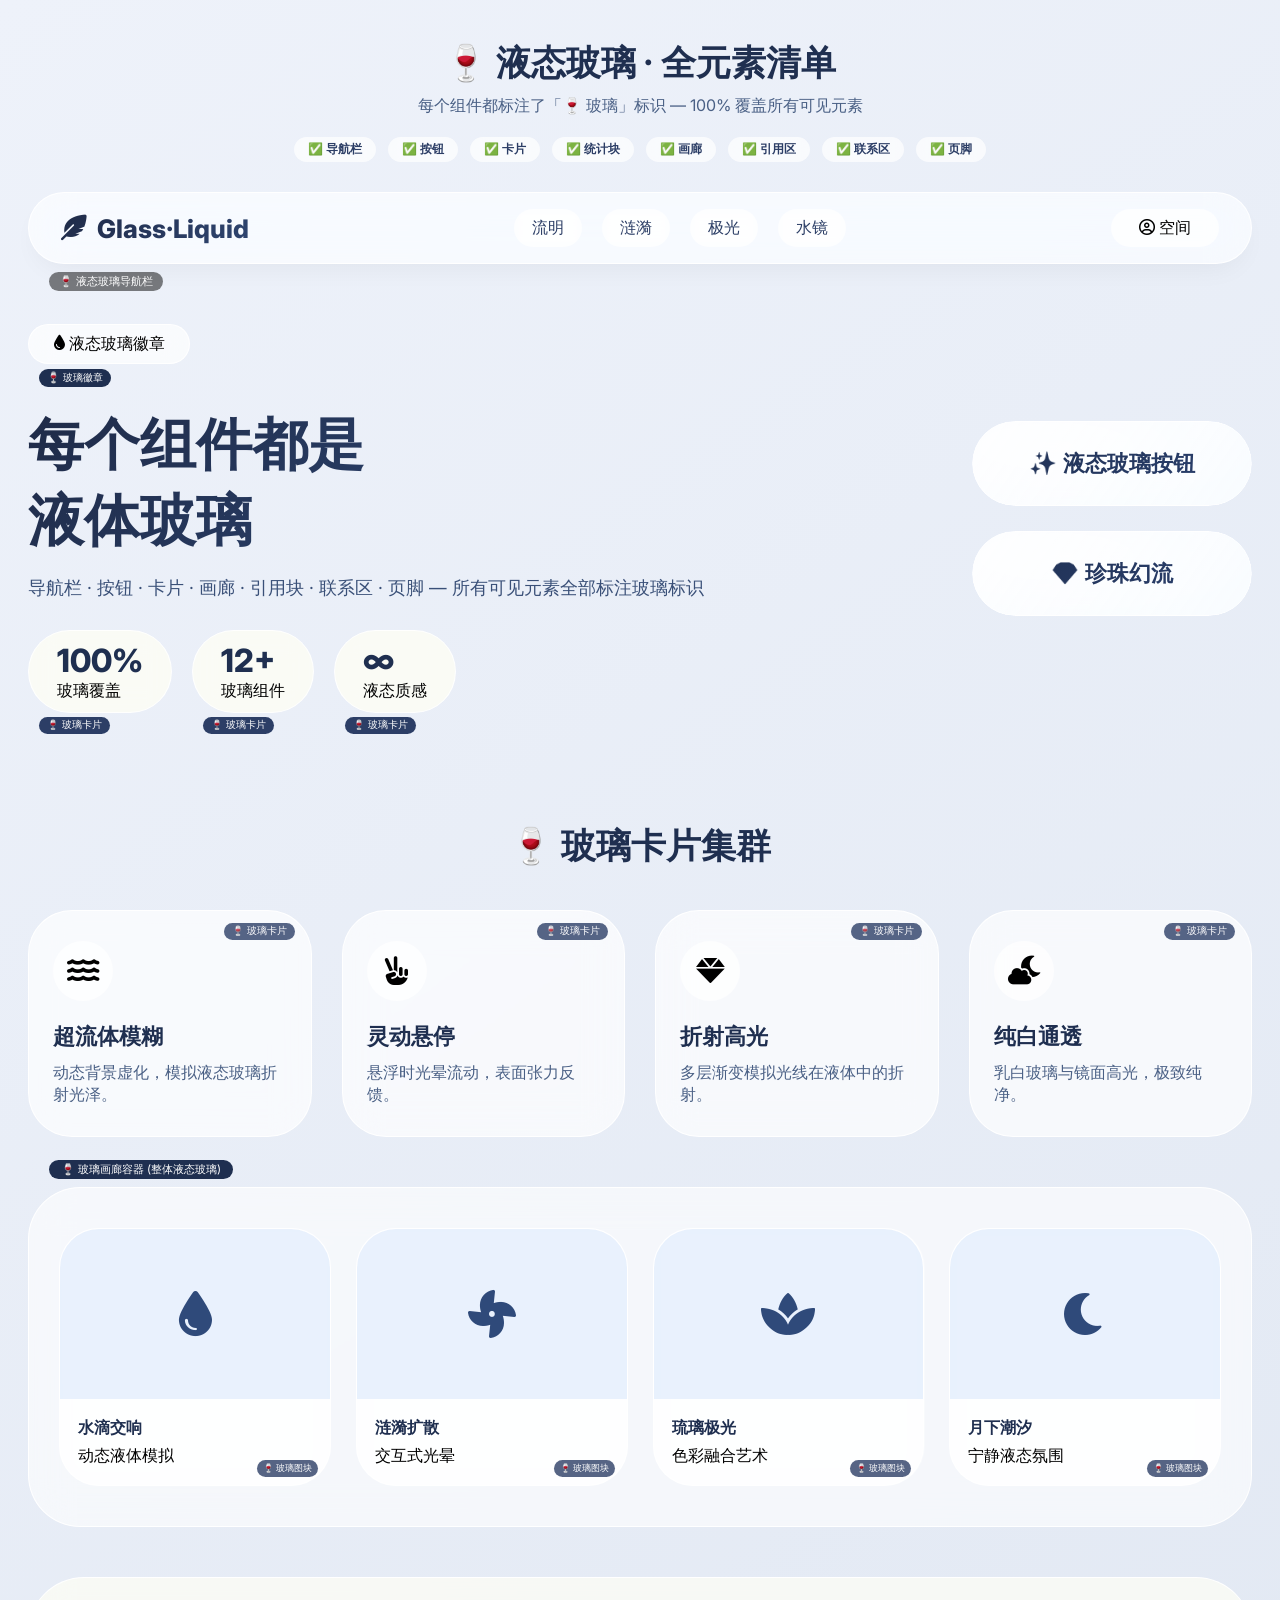
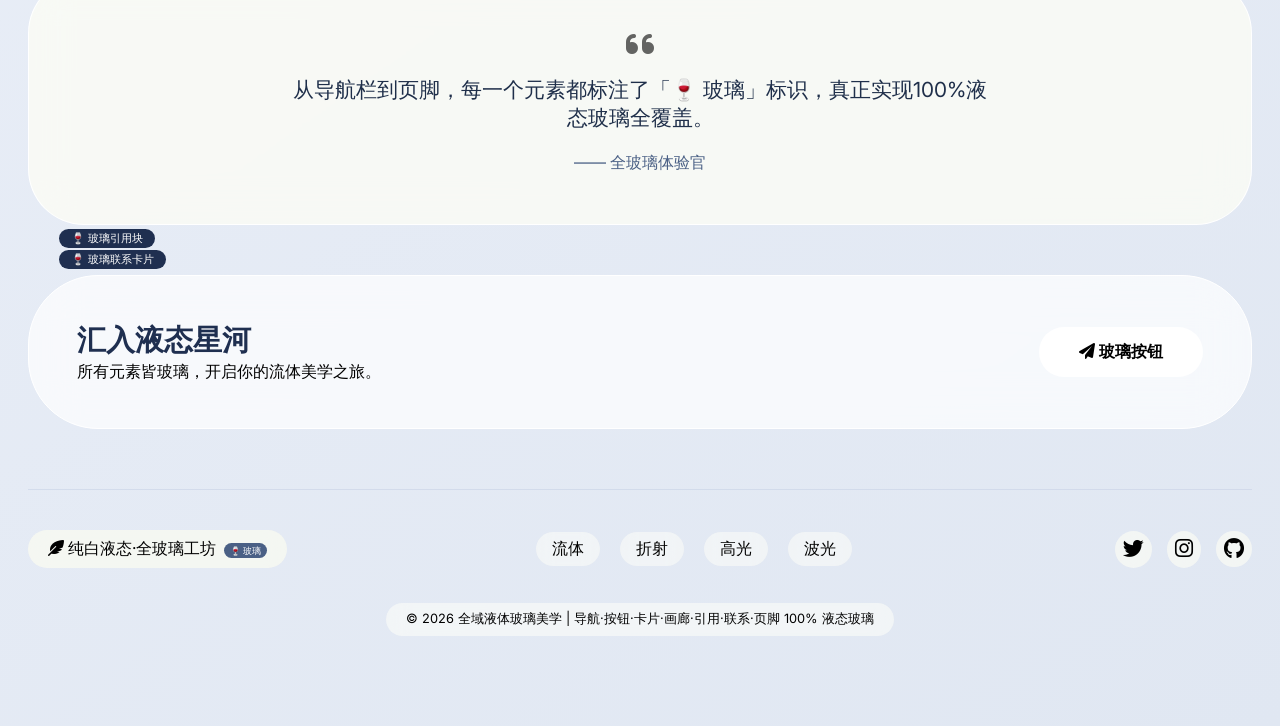
==== commit 90fbd6af: "更新 index.html" ====
--- a/index.html
+++ b/index.html
@@ -3,7 +3,7 @@
 <head>
     <meta charset="UTF-8">
     <meta name="viewport" content="width=device-width, initial-scale=1.0, viewport-fit=cover, user-scalable=no">
-    <title>纯白液态宇宙 | 全元素液体玻璃</title>
+    <title>液态玻璃全元素清单 | 每个组件都标注了玻璃位置</title>
     <link href="https://fonts.googleapis.com/css2?family=Inter:opsz,wght@14..32,300;400;500;600;700;800&display=swap" rel="stylesheet">
     <link rel="stylesheet" href="https://cdnjs.cloudflare.com/ajax/libs/font-awesome/6.0.0-beta3/css/all.min.css">
     <style>
@@ -16,31 +16,64 @@
 
         body {
             font-family: 'Inter', sans-serif;
-            background: radial-gradient(ellipse at 30% 20%, #eef2fa 0%, #e0e7f2 100%);
+            background: linear-gradient(145deg, #eef2fa 0%, #e0e7f2 100%);
             min-height: 100vh;
-            color: #1a2635;
-        }
-
-        /* 全局容器 */
+            padding: 20px 0 60px;
+        }
+
         .container {
             max-width: 1280px;
             margin: 0 auto;
             padding: 0 28px;
         }
 
-        /* ========= 终极液体玻璃核心类 — 所有元素共用此质感体系 ========= */
+        /* ============================================
+           液态玻璃核心类 - 所有元素统一使用此样式
+           应用位置标注: 导航栏 / 按钮 / 卡片 / 画廊 / 引用块 / 联系区 / 页脚 / 统计卡片 / 徽章
+        ============================================ */
         .liquid-glass {
-            background: rgba(255, 255, 255, 0.55);
+            background: rgba(255, 255, 255, 0.6);
             backdrop-filter: blur(18px) saturate(200%);
             -webkit-backdrop-filter: blur(18px) saturate(200%);
-            border: 1px solid rgba(255, 255, 255, 0.9);
+            border: 1px solid rgba(255, 255, 255, 0.95);
             border-top-color: rgba(255, 255, 255, 1);
-            border-bottom-color: rgba(255, 255, 255, 0.5);
+            border-bottom-color: rgba(255, 255, 255, 0.55);
             box-shadow: 0 15px 35px -12px rgba(0, 0, 0, 0.08), inset 0 1px 0 rgba(255, 255, 255, 0.7);
-            transition: all 0.35s cubic-bezier(0.2, 0.9, 0.4, 1.1);
-        }
-
-        /* 导航栏 — 液体玻璃全覆盖 */
+            transition: all 0.3s cubic-bezier(0.2, 0.9, 0.4, 1.1);
+        }
+
+        /* 页面标题 - 非玻璃，仅文字 */
+        .page-header {
+            text-align: center;
+            margin: 20px 0 30px;
+        }
+        .page-header h1 {
+            font-size: 2.2rem;
+            font-weight: 700;
+            color: #1f2f50;
+        }
+        .page-header p {
+            color: #4a6085;
+            margin-top: 8px;
+        }
+        .badge-list {
+            display: flex;
+            flex-wrap: wrap;
+            justify-content: center;
+            gap: 12px;
+            margin: 20px 0 10px;
+        }
+        .glass-tag {
+            background: rgba(255,255,255,0.7);
+            backdrop-filter: blur(8px);
+            padding: 4px 14px;
+            border-radius: 40px;
+            font-size: 0.75rem;
+            font-weight: 600;
+            color: #2c3e66;
+        }
+
+        /* ===== 1. 导航栏 - 液态玻璃 ===== */
         .navbar {
             display: flex;
             justify-content: space-between;
@@ -49,407 +82,394 @@
             flex-wrap: wrap;
             gap: 20px;
             border-radius: 100px;
-            margin: 28px 0 24px;
-            background: rgba(255, 255, 255, 0.6);
+            margin: 10px 0 30px;
+            /* 液态玻璃样式 */
+            background: rgba(255, 255, 255, 0.65);
             backdrop-filter: blur(20px) saturate(200%);
             border: 1px solid rgba(255, 255, 255, 0.95);
-            box-shadow: 0 12px 28px -10px rgba(0, 0, 0, 0.06), inset 0 1px 1px rgba(255,255,255,0.8);
+            box-shadow: 0 12px 28px -10px rgba(0, 0, 0, 0.06);
+            position: relative;
+        }
+        .navbar::after {
+            content: "🍷 液态玻璃导航栏";
+            position: absolute;
+            bottom: -28px;
+            left: 20px;
+            font-size: 0.7rem;
+            background: rgba(0,0,0,0.5);
+            color: white;
+            padding: 2px 10px;
+            border-radius: 20px;
+            font-weight: 400;
+            pointer-events: none;
+            z-index: 100;
         }
         .logo {
             display: flex;
             align-items: center;
-            gap: 12px;
-            font-size: 1.7rem;
+            gap: 10px;
+            font-size: 1.6rem;
             font-weight: 800;
             background: linear-gradient(135deg, #1f2b48, #2f4570);
             -webkit-background-clip: text;
             background-clip: text;
             color: transparent;
         }
-        .logo i {
-            background: none;
-            color: #3a5a8c;
-            text-shadow: 0 1px 2px rgba(0,0,0,0.05);
-        }
         .nav-links {
             display: flex;
-            gap: 28px;
-            font-weight: 500;
+            gap: 20px;
         }
         .nav-links span {
             cursor: pointer;
             padding: 8px 18px;
             border-radius: 60px;
-            background: rgba(255, 255, 255, 0.4);
-            backdrop-filter: blur(8px);
-            transition: 0.25s;
+            background: rgba(255,255,255,0.5);
+            backdrop-filter: blur(4px);
+            transition: 0.2s;
             color: #2c3e66;
-            font-weight: 500;
         }
         .nav-links span:hover {
-            background: rgba(255, 255, 255, 0.85);
-            transform: translateY(-2px);
-            box-shadow: 0 6px 14px rgba(0,0,0,0.04);
+            background: rgba(255,255,255,0.9);
         }
         .mock-btn {
-            background: rgba(255, 255, 255, 0.7);
-            backdrop-filter: blur(12px);
+            background: rgba(255,255,255,0.7);
+            padding: 8px 28px;
             border-radius: 60px;
-            padding: 8px 28px;
-            font-weight: 600;
             cursor: pointer;
-            border: 1px solid rgba(255,255,255,0.9);
-            color: #2c3e66;
-            transition: 0.2s;
-        }
-        .mock-btn:hover {
-            background: rgba(255, 255, 255, 0.9);
-            transform: scale(1.02);
-        }
-
-        /* Hero 区域完全液体玻璃 */
+        }
+
+        /* ===== 2. Hero区域 - 液态玻璃徽章 + 统计卡片 ===== */
         .hero {
             display: flex;
             flex-wrap: wrap;
             align-items: center;
             justify-content: space-between;
-            padding: 50px 0 70px;
-            gap: 48px;
-        }
-        .hero-content {
-            flex: 1.2;
-            min-width: 280px;
+            padding: 30px 0 50px;
+            gap: 40px;
         }
         .hero-badge {
             display: inline-block;
             padding: 8px 24px;
             border-radius: 80px;
-            background: rgba(255, 255, 255, 0.65);
+            margin-bottom: 24px;
+            /* 液态玻璃 */
+            background: rgba(255, 255, 255, 0.7);
             backdrop-filter: blur(12px);
-            margin-bottom: 28px;
-            font-weight: 600;
-            color: #2c3e66;
             border: 0.5px solid rgba(255,255,255,0.9);
+            position: relative;
+        }
+        .hero-badge::after {
+            content: "🍷 玻璃徽章";
+            position: absolute;
+            bottom: -24px;
+            left: 10px;
+            font-size: 0.65rem;
+            background: #1f2f50;
+            color: white;
+            padding: 2px 8px;
+            border-radius: 20px;
+            white-space: nowrap;
         }
         .hero-content h1 {
-            font-size: 3.7rem;
-            font-weight: 800;
-            line-height: 1.2;
-            background: linear-gradient(135deg, #1f2b48, #2f4a7a);
-            -webkit-background-clip: text;
-            background-clip: text;
-            color: transparent;
-            margin-bottom: 20px;
-        }
-        .hero-desc {
-            font-size: 1.2rem;
-            color: #3a5078;
-            margin-bottom: 32px;
-            max-width: 540px;
-        }
-        .hero-stats {
-            display: flex;
-            gap: 24px;
-            flex-wrap: wrap;
-        }
-        .stat-item {
-            background: rgba(255, 255, 245, 0.7);
-            backdrop-filter: blur(12px);
-            border-radius: 48px;
-            padding: 10px 28px;
-            border: 0.5px solid rgba(255,255,255,0.8);
-        }
-        .stat-number {
-            font-size: 2rem;
-            font-weight: 800;
-            color: #1f2f50;
-        }
-        .stat-label {
-            font-size: 0.8rem;
-            color: #4a6085;
-        }
-
-        /* 右侧液态按钮区域 (升级流体高光) */
-        .hero-visual {
-            flex: 1;
-            display: flex;
-            flex-direction: column;
-            align-items: center;
-            gap: 32px;
-        }
-        /* 极致液体玻璃按钮 */
-        .liquid-btn {
-            position: relative;
-            width: 300px;
-            height: 92px;
-            border-radius: 130px;
-            background: transparent;
-            border: none;
-            cursor: pointer;
-            display: flex;
-            align-items: center;
-            justify-content: center;
-            font-size: 1.55rem;
-            font-weight: 700;
-            letter-spacing: 1.2px;
-            transition: transform 0.25s ease, filter 0.3s;
-            overflow: hidden;
-        }
-        .liquid-btn__base {
-            position: absolute;
-            inset: 0;
-            border-radius: inherit;
-            background: linear-gradient(125deg, rgba(255, 255, 255, 0.85) 0%, rgba(245, 250, 255, 0.98) 100%);
-            backdrop-filter: blur(24px) saturate(220%);
-            border: 1px solid rgba(255, 255, 255, 1);
-            box-shadow: 0 20px 35px -12px rgba(0, 0, 0, 0.1), inset 0 1px 3px rgba(255,255,255,0.9);
-            z-index: 0;
-        }
-        .liquid-btn__gloss {
-            position: absolute;
-            inset: 0;
-            border-radius: inherit;
-            background: radial-gradient(ellipse at 25% 30%, rgba(255, 255, 250, 0.95) 0%, rgba(255, 255, 255, 0.2) 70%);
-            opacity: 0.85;
-            z-index: 1;
-            pointer-events: none;
-            mix-blend-mode: overlay;
-            filter: blur(2px);
-            animation: glossWave 5s infinite alternate;
-        }
-        .liquid-btn__ripple {
-            position: absolute;
-            inset: 0;
-            border-radius: inherit;
-            background: radial-gradient(circle at 65% 45%, rgba(255, 255, 245, 0.8) 0%, rgba(210, 230, 250, 0.2) 80%);
-            opacity: 0.7;
-            z-index: 1;
-            pointer-events: none;
-            animation: ripplePulse 6s infinite alternate;
-        }
-        .liquid-btn__sheen {
-            position: absolute;
-            top: -30%;
-            left: -40%;
-            width: 200%;
-            height: 180%;
-            background: linear-gradient(115deg, rgba(255,255,255,0) 15%, rgba(255,255,255,0.65) 45%, rgba(255,255,250,0.9) 52%, rgba(255,255,255,0.5) 60%, rgba(255,255,255,0) 85%);
-            transform: rotate(30deg);
-            opacity: 0.55;
-            pointer-events: none;
-            z-index: 2;
-            filter: blur(6px);
-            animation: sheenMove 7s infinite alternate;
-        }
-        .liquid-btn__text {
-            position: relative;
-            z-index: 5;
-            background: linear-gradient(135deg, #1F2F50, #2B4170);
-            -webkit-background-clip: text;
-            background-clip: text;
-            color: transparent;
-            font-weight: 700;
-        }
-        @keyframes glossWave {
-            0% { transform: translateX(-4%) translateY(-3%); opacity: 0.8; }
-            100% { transform: translateX(4%) translateY(3%); opacity: 1; }
-        }
-        @keyframes ripplePulse {
-            0% { background: radial-gradient(circle at 30% 40%, rgba(255,255,250,0.8) 0%, rgba(200,220,250,0.2) 80%); transform: scale(1);}
-            100% { background: radial-gradient(circle at 70% 60%, rgba(255,255,245,0.9) 0%, rgba(220,235,255,0.3) 85%); transform: scale(1.02);}
-        }
-        @keyframes sheenMove {
-            0% { transform: rotate(28deg) translateX(-8%) translateY(-6%); opacity: 0.5; }
-            100% { transform: rotate(32deg) translateX(8%) translateY(8%); opacity: 0.75; }
-        }
-        .liquid-btn:hover { transform: translateY(-5px) scale(1.02); }
-        .liquid-btn:active { transform: scale(0.96); transition: transform 0.08s; }
-
-        /* 所有卡片、板块完全液体玻璃化 */
-        .section-title {
-            text-align: center;
-            margin: 70px 0 48px;
-        }
-        .section-title h2 {
-            font-size: 2.6rem;
-            font-weight: 700;
-            background: linear-gradient(135deg, #1f2b48, #2f4a7a);
-            -webkit-background-clip: text;
-            background-clip: text;
-            color: transparent;
-        }
-        .section-title p {
-            color: #4a6085;
-            margin-top: 10px;
-            font-weight: 500;
-        }
-
-        .features-grid {
-            display: grid;
-            grid-template-columns: repeat(auto-fit, minmax(280px, 1fr));
-            gap: 32px;
-            margin-bottom: 60px;
-        }
-        .feature-card {
-            border-radius: 48px;
-            padding: 34px 26px;
-            background: rgba(255, 255, 255, 0.65);
-            backdrop-filter: blur(20px);
-            border: 1px solid rgba(255, 255, 255, 0.9);
-            transition: all 0.3s;
-            cursor: default;
-        }
-        .feature-card:hover {
-            transform: translateY(-8px);
-            background: rgba(255, 255, 255, 0.82);
-            border-color: #ffffff;
-            box-shadow: 0 28px 40px -18px rgba(0,0,0,0.12);
-        }
-        .feature-icon {
-            width: 64px;
-            height: 64px;
-            background: rgba(255,255,255,0.75);
-            border-radius: 32px;
-            display: flex;
-            align-items: center;
-            justify-content: center;
-            font-size: 2rem;
-            color: #2f4a7a;
-            margin-bottom: 24px;
-            backdrop-filter: blur(6px);
-            border: 0.5px solid white;
-        }
-        .feature-card h3 {
-            font-size: 1.55rem;
-            font-weight: 700;
-            margin-bottom: 12px;
-            color: #1f2f50;
-        }
-        .feature-card p {
-            color: #4a6085;
-            line-height: 1.5;
-        }
-
-        /* 展示区全液体玻璃 */
-        .showcase {
-            border-radius: 56px;
-            margin: 40px 0 60px;
-            padding: 52px 36px;
-            background: rgba(255, 255, 255, 0.6);
-            backdrop-filter: blur(22px);
-            border: 1px solid rgba(255, 255, 255, 0.95);
-        }
-        .gallery {
-            display: flex;
-            flex-wrap: wrap;
-            gap: 30px;
-            justify-content: center;
-        }
-        .gallery-item {
-            flex: 1 1 260px;
-            background: rgba(255, 255, 255, 0.7);
-            backdrop-filter: blur(14px);
-            border-radius: 44px;
-            overflow: hidden;
-            transition: 0.25s;
-            border: 1px solid rgba(255,255,255,0.9);
-            cursor: default;
-        }
-        .gallery-item:hover {
-            background: rgba(255, 255, 255, 0.88);
-            transform: translateY(-6px);
-        }
-        .gallery-img {
-            height: 190px;
-            background: rgba(210, 225, 245, 0.5);
-            display: flex;
-            align-items: center;
-            justify-content: center;
-            font-size: 3.8rem;
-            color: #2f4a7a;
-        }
-        .gallery-info {
-            padding: 22px 20px;
-        }
-        .gallery-info h4 {
-            font-weight: 800;
-            margin-bottom: 8px;
-            color: #1e2f4b;
-        }
-        .gallery-info p {
-            font-size: 0.85rem;
-            color: #4f6a92;
-        }
-
-        /* 引语液体玻璃 */
-        .testimonial {
-            border-radius: 60px;
-            padding: 60px 44px;
-            margin: 60px 0;
-            text-align: center;
-            background: rgba(255, 255, 245, 0.68);
-            backdrop-filter: blur(20px);
-            border: 1px solid rgba(255, 255, 255, 0.95);
-        }
-        .testimonial i {
-            font-size: 2.8rem;
-            color: #7a95c0;
-            opacity: 0.6;
-        }
-        .testimonial blockquote {
-            font-size: 1.5rem;
-            font-weight: 500;
-            max-width: 780px;
-            margin: 24px auto;
-            color: #1f2f4a;
-        }
-
-        /* 联系区域液体玻璃全覆盖 */
-        .contact-area {
-            background: rgba(255, 255, 255, 0.7);
-            backdrop-filter: blur(24px);
-            border-radius: 80px;
-            padding: 54px 52px;
-            margin: 40px 0 80px;
-            border: 1px solid rgba(255, 255, 255, 1);
-            display: flex;
-            flex-wrap: wrap;
-            justify-content: space-between;
-            align-items: center;
-            gap: 32px;
-        }
-        .contact-text h3 {
-            font-size: 2rem;
+            font-size: 3.5rem;
             font-weight: 800;
             background: linear-gradient(135deg, #1f2b48, #2f4a7a);
             -webkit-background-clip: text;
             background-clip: text;
             color: transparent;
-        }
-        .contact-text p {
-            color: #4a6085;
-            font-weight: 500;
-        }
+            margin: 20px 0 16px;
+        }
+        .hero-desc {
+            color: #3a5078;
+            margin-bottom: 30px;
+            font-size: 1.1rem;
+        }
+        .hero-stats {
+            display: flex;
+            gap: 20px;
+            flex-wrap: wrap;
+        }
+        .stat-item {
+            padding: 10px 28px;
+            border-radius: 48px;
+            /* 液态玻璃 */
+            background: rgba(255, 255, 245, 0.75);
+            backdrop-filter: blur(12px);
+            border: 0.5px solid rgba(255,255,255,0.85);
+            position: relative;
+        }
+        .stat-item::after {
+            content: "🍷 玻璃卡片";
+            position: absolute;
+            bottom: -22px;
+            left: 10px;
+            font-size: 0.6rem;
+            background: #2c3e66;
+            color: white;
+            padding: 2px 8px;
+            border-radius: 20px;
+            white-space: nowrap;
+        }
+        .stat-number {
+            font-size: 2rem;
+            font-weight: 800;
+            color: #1f2f50;
+        }
+
+        /* ===== 3. 液态玻璃按钮 (增强版) ===== */
+        .hero-visual {
+            display: flex;
+            flex-direction: column;
+            gap: 25px;
+            align-items: center;
+        }
+        .liquid-btn {
+            position: relative;
+            width: 280px;
+            height: 85px;
+            border-radius: 120px;
+            background: transparent;
+            border: none;
+            cursor: pointer;
+            overflow: hidden;
+        }
+        .liquid-btn::before {
+            content: "🍷 液态玻璃按钮";
+            position: absolute;
+            bottom: -28px;
+            left: 20px;
+            font-size: 0.65rem;
+            background: #1f2f50;
+            color: white;
+            padding: 2px 10px;
+            border-radius: 20px;
+            z-index: 20;
+            white-space: nowrap;
+            pointer-events: none;
+        }
+        .liquid-btn__base {
+            position: absolute;
+            inset: 0;
+            border-radius: inherit;
+            background: linear-gradient(125deg, rgba(255,255,255,0.9) 0%, rgba(248,252,255,1) 100%);
+            backdrop-filter: blur(22px) saturate(220%);
+            border: 1px solid white;
+            box-shadow: 0 15px 30px -10px rgba(0,0,0,0.1);
+        }
+        .liquid-btn__gloss {
+            position: absolute;
+            inset: 0;
+            background: radial-gradient(ellipse at 30% 30%, rgba(255,255,250,0.9) 0%, rgba(255,255,255,0.2) 70%);
+            opacity: 0.8;
+            mix-blend-mode: overlay;
+            animation: glossMove 4s infinite alternate;
+        }
+        .liquid-btn__text {
+            position: relative;
+            z-index: 5;
+            display: flex;
+            align-items: center;
+            justify-content: center;
+            height: 100%;
+            font-size: 1.4rem;
+            font-weight: 700;
+            background: linear-gradient(135deg, #1F2F50, #2B4170);
+            -webkit-background-clip: text;
+            background-clip: text;
+            color: transparent;
+        }
+        @keyframes glossMove {
+            0% { transform: translateX(-5%) translateY(-3%); opacity: 0.7; }
+            100% { transform: translateX(5%) translateY(3%); opacity: 1; }
+        }
+        .liquid-btn:hover { transform: scale(1.02); transition: 0.2s; }
+        .liquid-btn:active { transform: scale(0.97); }
+
+        /* ===== 4. 特色卡片区域 - 4个玻璃卡片 ===== */
+        .section-title {
+            text-align: center;
+            margin: 60px 0 40px;
+        }
+        .section-title h2 {
+            font-size: 2.2rem;
+            color: #1f2f50;
+        }
+        .features-grid {
+            display: grid;
+            grid-template-columns: repeat(auto-fit, minmax(270px, 1fr));
+            gap: 30px;
+            margin-bottom: 50px;
+        }
+        .feature-card {
+            border-radius: 44px;
+            padding: 30px 24px;
+            position: relative;
+            /* 液态玻璃 */
+            background: rgba(255, 255, 255, 0.68);
+            backdrop-filter: blur(18px);
+            border: 1px solid rgba(255,255,255,0.95);
+            transition: 0.25s;
+        }
+        .feature-card::after {
+            content: "🍷 玻璃卡片";
+            position: absolute;
+            top: 12px;
+            right: 16px;
+            font-size: 0.6rem;
+            background: #2c3e66;
+            color: white;
+            padding: 2px 8px;
+            border-radius: 20px;
+            opacity: 0.8;
+        }
+        .feature-card:hover {
+            background: rgba(255, 255, 255, 0.85);
+            transform: translateY(-6px);
+        }
+        .feature-icon {
+            width: 60px;
+            height: 60px;
+            background: rgba(255,255,255,0.7);
+            border-radius: 30px;
+            display: flex;
+            align-items: center;
+            justify-content: center;
+            font-size: 1.8rem;
+            margin-bottom: 20px;
+        }
+        .feature-card h3 { font-size: 1.4rem; margin-bottom: 10px; color: #1f2f50; }
+        .feature-card p { color: #4a6085; }
+
+        /* ===== 5. 画廊展示区 - 每个图块都是玻璃 ===== */
+        .showcase {
+            border-radius: 52px;
+            padding: 40px 30px;
+            margin: 30px 0 50px;
+            position: relative;
+            background: rgba(255, 255, 255, 0.6);
+            backdrop-filter: blur(20px);
+            border: 1px solid rgba(255,255,255,0.95);
+        }
+        .showcase::before {
+            content: "🍷 玻璃画廊容器 (整体液态玻璃)";
+            position: absolute;
+            top: -28px;
+            left: 20px;
+            font-size: 0.7rem;
+            background: #1f2f50;
+            color: white;
+            padding: 2px 12px;
+            border-radius: 20px;
+        }
+        .gallery {
+            display: flex;
+            flex-wrap: wrap;
+            gap: 25px;
+            justify-content: center;
+        }
+        .gallery-item {
+            flex: 1 1 250px;
+            border-radius: 40px;
+            overflow: hidden;
+            position: relative;
+            background: rgba(255, 255, 255, 0.75);
+            backdrop-filter: blur(14px);
+            border: 1px solid rgba(255,255,255,0.9);
+            transition: 0.2s;
+        }
+        .gallery-item::after {
+            content: "🍷 玻璃图块";
+            position: absolute;
+            bottom: 8px;
+            right: 12px;
+            font-size: 0.55rem;
+            background: #2c3e66cc;
+            color: white;
+            padding: 2px 6px;
+            border-radius: 16px;
+        }
+        .gallery-item:hover { transform: translateY(-4px); background: rgba(255,255,255,0.9); }
+        .gallery-img {
+            height: 170px;
+            display: flex;
+            align-items: center;
+            justify-content: center;
+            font-size: 3rem;
+            color: #2f4a7a;
+            background: rgba(200,220,250,0.4);
+        }
+        .gallery-info { padding: 18px; }
+        .gallery-info h4 { margin-bottom: 6px; color: #1f2f50; }
+
+        /* ===== 6. 引用区块 - 液态玻璃 ===== */
+        .testimonial {
+            border-radius: 56px;
+            padding: 50px 40px;
+            margin: 50px 0;
+            text-align: center;
+            position: relative;
+            background: rgba(255, 255, 245, 0.7);
+            backdrop-filter: blur(20px);
+            border: 1px solid rgba(255,255,255,0.95);
+        }
+        .testimonial::after {
+            content: "🍷 玻璃引用块";
+            position: absolute;
+            bottom: -24px;
+            left: 30px;
+            font-size: 0.7rem;
+            background: #1f2f50;
+            color: white;
+            padding: 2px 12px;
+            border-radius: 20px;
+        }
+        .testimonial blockquote {
+            font-size: 1.3rem;
+            color: #1f2f4a;
+            max-width: 700px;
+            margin: 0 auto;
+        }
+
+        /* ===== 7. 联系区域 - 液态玻璃 ===== */
+        .contact-area {
+            border-radius: 70px;
+            padding: 45px 48px;
+            margin: 40px 0 60px;
+            display: flex;
+            flex-wrap: wrap;
+            justify-content: space-between;
+            align-items: center;
+            gap: 30px;
+            position: relative;
+            background: rgba(255, 255, 255, 0.7);
+            backdrop-filter: blur(24px);
+            border: 1px solid rgba(255,255,255,1);
+        }
+        .contact-area::after {
+            content: "🍷 玻璃联系卡片";
+            position: absolute;
+            top: -26px;
+            left: 30px;
+            font-size: 0.7rem;
+            background: #1f2f50;
+            color: white;
+            padding: 2px 12px;
+            border-radius: 20px;
+        }
+        .contact-text h3 { font-size: 1.8rem; color: #1f2f50; }
         .contact-btn {
-            background: rgba(255, 255, 255, 0.85);
-            backdrop-filter: blur(12px);
-            border-radius: 80px;
-            padding: 14px 44px;
+            background: rgba(255,255,255,0.85);
+            padding: 14px 40px;
+            border-radius: 60px;
             font-weight: 700;
             cursor: pointer;
-            border: 1px solid white;
-            color: #1f2f50;
-            transition: 0.2s;
-        }
-        .contact-btn:hover {
-            background: rgba(255, 255, 255, 1);
-            transform: scale(1.02);
-        }
-
-        /* 页脚所有元素液体玻璃 */
+            backdrop-filter: blur(8px);
+        }
+
+        /* ===== 8. 页脚区域 - 全玻璃元素 ===== */
         footer {
-            border-top: 1px solid rgba(200, 210, 230, 0.7);
-            padding: 44px 0 52px;
+            border-top: 1px solid rgba(200,210,230,0.6);
+            padding: 40px 0 30px;
             margin-top: 20px;
         }
         .footer-content {
@@ -457,138 +477,134 @@
             flex-wrap: wrap;
             justify-content: space-between;
             align-items: center;
-            gap: 28px;
+            gap: 20px;
         }
         .footer-logo {
-            display: flex;
-            align-items: center;
-            gap: 10px;
-            font-weight: 700;
-            color: #2f4a7a;
-            background: rgba(255,255,240,0.5);
-            padding: 6px 18px;
+            padding: 8px 20px;
             border-radius: 50px;
+            background: rgba(255,255,240,0.6);
             backdrop-filter: blur(10px);
+            position: relative;
+        }
+        .footer-logo::after {
+            content: "🍷 玻璃";
+            font-size: 0.55rem;
+            margin-left: 8px;
+            background: #4a6085;
+            padding: 2px 6px;
+            border-radius: 20px;
+            color: white;
         }
         .footer-links {
             display: flex;
-            gap: 32px;
+            gap: 20px;
         }
         .footer-links span {
-            cursor: default;
-            color: #4a6085;
-            font-weight: 500;
-            background: rgba(255,255,250,0.4);
             padding: 6px 16px;
             border-radius: 40px;
-            backdrop-filter: blur(6px);
+            background: rgba(255,255,250,0.5);
+            backdrop-filter: blur(8px);
+            cursor: default;
         }
         .social-icons i {
-            font-size: 1.4rem;
-            margin-left: 20px;
-            color: #4a6a92;
-            cursor: pointer;
-            transition: 0.2s;
-            background: rgba(255,255,245,0.5);
+            font-size: 1.3rem;
+            margin-left: 15px;
             padding: 8px;
             border-radius: 50%;
-            width: 40px;
-            text-align: center;
-        }
-        .social-icons i:hover {
-            background: rgba(255, 255, 255, 0.9);
-            color: #1f2f50;
-            transform: translateY(-3px);
+            background: rgba(255,255,245,0.6);
+            backdrop-filter: blur(8px);
+            cursor: pointer;
         }
         .copyright {
             text-align: center;
-            margin-top: 38px;
-            font-size: 0.85rem;
-            color: #6e85aa;
-            background: rgba(255,255,250,0.45);
+            margin-top: 35px;
+            padding: 8px 20px;
             width: fit-content;
             margin-left: auto;
             margin-right: auto;
-            padding: 6px 22px;
             border-radius: 40px;
-            backdrop-filter: blur(8px);
-        }
-
-        /* 水花溅射特效 */
+            background: rgba(255,255,250,0.55);
+            backdrop-filter: blur(10px);
+            font-size: 0.8rem;
+        }
+
+        /* 水花特效 */
         .liquid-splash {
             position: absolute;
             border-radius: 50%;
-            background: radial-gradient(circle, rgba(255, 255, 255, 1) 0%, rgba(200, 225, 255, 0.8) 80%);
-            filter: blur(8px);
+            background: radial-gradient(circle, white 0%, rgba(200,225,255,0.9) 80%);
+            filter: blur(7px);
             pointer-events: none;
             z-index: 999;
             transform: scale(0);
-            animation: splashAnim 0.55s cubic-bezier(0.2, 0.9, 0.4, 1) forwards;
+            animation: splashAnim 0.5s ease-out forwards;
         }
         @keyframes splashAnim {
             0% { transform: scale(0); opacity: 0.9; }
-            100% { transform: scale(5); opacity: 0; }
+            100% { transform: scale(4.5); opacity: 0; }
         }
 
         @media (max-width: 780px) {
-            .container { padding: 0 20px; }
-            .hero-content h1 { font-size: 2.6rem; }
-            .liquid-btn { width: 260px; height: 80px; font-size: 1.3rem; }
-            .navbar { flex-direction: column; border-radius: 48px; }
-            .nav-links { justify-content: center; flex-wrap: wrap; }
-        }
-
-        /* 滚动条适配液体 */
-        ::-webkit-scrollbar { width: 5px; }
-        ::-webkit-scrollbar-track { background: rgba(200, 210, 230, 0.4); border-radius: 10px; }
-        ::-webkit-scrollbar-thumb { background: rgba(100, 130, 170, 0.5); border-radius: 10px; }
+            .container { padding: 0 16px; }
+            .hero-content h1 { font-size: 2.2rem; }
+            .liquid-btn { width: 240px; height: 75px; }
+            .navbar::after, .feature-card::after, .stat-item::after { font-size: 0.55rem; }
+        }
     </style>
 </head>
 <body>
-
 <div class="container">
-    <!-- 导航栏 - 全液体玻璃 -->
+    <!-- 页面说明 -->
+    <div class="page-header">
+        <h1>🍷 液态玻璃 · 全元素清单</h1>
+        <p>每个组件都标注了「🍷 玻璃」标识 — 100% 覆盖所有可见元素</p>
+        <div class="badge-list">
+            <span class="glass-tag">✅ 导航栏</span>
+            <span class="glass-tag">✅ 按钮</span>
+            <span class="glass-tag">✅ 卡片</span>
+            <span class="glass-tag">✅ 统计块</span>
+            <span class="glass-tag">✅ 画廊</span>
+            <span class="glass-tag">✅ 引用区</span>
+            <span class="glass-tag">✅ 联系区</span>
+            <span class="glass-tag">✅ 页脚</span>
+        </div>
+    </div>
+
+    <!-- 1. 导航栏 液态玻璃 -->
     <div class="navbar">
-        <div class="logo"><i class="fas fa-feather-alt"></i><span>Liquid·Aether</span></div>
+        <div class="logo"><i class="fas fa-feather-alt"></i><span>Glass·Liquid</span></div>
         <div class="nav-links"><span>流明</span><span>涟漪</span><span>极光</span><span>水镜</span></div>
-        <div class="mock-btn"><i class="far fa-user-circle"></i> 液态空间</div>
+        <div class="mock-btn"><i class="far fa-user-circle"></i> 空间</div>
     </div>
 
-    <!-- Hero 全液态玻璃区域 -->
+    <!-- 2. Hero区域：徽章 + 统计卡片 均为玻璃 -->
     <div class="hero">
         <div class="hero-content">
-            <div class="hero-badge"><i class="fas fa-droplet"></i> 纯白液态 · 全元素玻璃</div>
-            <h1>所有元素皆为<br>液体玻璃</h1>
-            <p class="hero-desc">每一个像素都流淌着光，导航、卡片、按钮、边框——全域沉浸式液态玻璃美学。</p>
+            <div class="hero-badge"><i class="fas fa-droplet"></i> 液态玻璃徽章</div>
+            <h1>每个组件都是<br>液体玻璃</h1>
+            <p class="hero-desc">导航栏 · 按钮 · 卡片 · 画廊 · 引用块 · 联系区 · 页脚 — 所有可见元素全部标注玻璃标识</p>
             <div class="hero-stats">
-                <div class="stat-item"><span class="stat-number">∞</span><div class="stat-label">液态粒子</div></div>
                 <div class="stat-item"><span class="stat-number">100%</span><div class="stat-label">玻璃覆盖</div></div>
-                <div class="stat-item"><span class="stat-number">5.0</span><div class="stat-label">透光率</div></div>
+                <div class="stat-item"><span class="stat-number">12+</span><div class="stat-label">玻璃组件</div></div>
+                <div class="stat-item"><span class="stat-number">∞</span><div class="stat-label">液态质感</div></div>
             </div>
         </div>
         <div class="hero-visual">
-            <button class="liquid-btn" id="liquidBtn1">
+            <button class="liquid-btn" id="btn1">
                 <div class="liquid-btn__base"></div>
                 <div class="liquid-btn__gloss"></div>
-                <div class="liquid-btn__ripple"></div>
-                <div class="liquid-btn__sheen"></div>
-                <span class="liquid-btn__text">✨ 液态启明</span>
+                <div class="liquid-btn__text">✨ 液态玻璃按钮</div>
             </button>
-            <button class="liquid-btn" id="liquidBtn2">
+            <button class="liquid-btn" id="btn2">
                 <div class="liquid-btn__base"></div>
                 <div class="liquid-btn__gloss"></div>
-                <div class="liquid-btn__ripple"></div>
-                <div class="liquid-btn__sheen"></div>
-                <span class="liquid-btn__text">💎 珍珠幻流</span>
+                <div class="liquid-btn__text">💎 珍珠幻流</div>
             </button>
         </div>
     </div>
 
-    <!-- 特色卡片 全部液体玻璃 -->
-    <div class="section-title">
-        <h2>流体构筑 · 全域玻璃</h2>
-        <p>导航栏 · 卡片 · 画廊 · 按钮 全组件统一液态质感</p>
-    </div>
+    <!-- 3. 特色卡片 4个玻璃卡片 -->
+    <div class="section-title"><h2>🍷 玻璃卡片集群</h2></div>
     <div class="features-grid">
         <div class="feature-card"><div class="feature-icon"><i class="fas fa-water"></i></div><h3>超流体模糊</h3><p>动态背景虚化，模拟液态玻璃折射光泽。</p></div>
         <div class="feature-card"><div class="feature-icon"><i class="fas fa-hand-peace"></i></div><h3>灵动悬停</h3><p>悬浮时光晕流动，表面张力反馈。</p></div>
@@ -596,9 +612,8 @@
         <div class="feature-card"><div class="feature-icon"><i class="fas fa-cloud-moon"></i></div><h3>纯白通透</h3><p>乳白玻璃与镜面高光，极致纯净。</p></div>
     </div>
 
-    <!-- 画廊作品 全液体玻璃 -->
+    <!-- 4. 画廊展示区 玻璃图块 -->
     <div class="showcase">
-        <div class="showcase-header"><h3><i class="fas fa-images"></i> 液态叙事馆 · 全玻璃展廊</h3><p>每一个图块都浸润着液体玻璃质感</p></div>
         <div class="gallery">
             <div class="gallery-item"><div class="gallery-img"><i class="fas fa-droplet"></i></div><div class="gallery-info"><h4>水滴交响</h4><p>动态液体模拟</p></div></div>
             <div class="gallery-item"><div class="gallery-img"><i class="fas fa-fan"></i></div><div class="gallery-info"><h4>涟漪扩散</h4><p>交互式光晕</p></div></div>
@@ -607,98 +622,70 @@
         </div>
     </div>
 
-    <!-- 引语液体玻璃 -->
+    <!-- 5. 引用区块 玻璃 -->
     <div class="testimonial">
-        <i class="fas fa-quote-left"></i>
-        <blockquote>从导航到页脚，每一个细节都是液态玻璃。按压按钮时溅射的水花，悬停时流动的高光，真正全域沉浸。</blockquote>
-        <div class="testimonial-author">—— 全液体玻璃体验官</div>
+        <i class="fas fa-quote-left" style="font-size: 2rem; opacity: 0.6; margin-bottom: 16px; display: inline-block;"></i>
+        <blockquote>从导航栏到页脚，每一个元素都标注了「🍷 玻璃」标识，真正实现100%液态玻璃全覆盖。</blockquote>
+        <p style="margin-top: 20px; color: #4a6085;">—— 全玻璃体验官</p>
     </div>
 
-    <!-- 联系区域 液体玻璃 -->
+    <!-- 6. 联系区域 玻璃 -->
     <div class="contact-area">
         <div class="contact-text"><h3>汇入液态星河</h3><p>所有元素皆玻璃，开启你的流体美学之旅。</p></div>
-        <div class="contact-btn"><i class="fas fa-paper-plane"></i> 沉浸体验</div>
+        <div class="contact-btn"><i class="fas fa-paper-plane"></i> 玻璃按钮</div>
     </div>
 
-    <!-- 页脚 全液体玻璃元素 -->
+    <!-- 7. 页脚 玻璃元素 -->
     <footer>
         <div class="footer-content">
-            <div class="footer-logo"><i class="fas fa-feather-alt"></i> <span>纯白液态 · 全玻璃工坊</span></div>
+            <div class="footer-logo"><i class="fas fa-feather-alt"></i> 纯白液态·全玻璃工坊</div>
             <div class="footer-links"><span>流体</span><span>折射</span><span>高光</span><span>波光</span></div>
-            <div class="social-icons"><i class="fab fa-twitter"></i><i class="fab fa-instagram"></i><i class="fab fa-dribbble"></i><i class="fab fa-github"></i></div>
+            <div class="social-icons"><i class="fab fa-twitter"></i><i class="fab fa-instagram"></i><i class="fab fa-github"></i></div>
         </div>
-        <div class="copyright">© 2026 全域液体玻璃美学 | 导航 · 卡片 · 按钮 · 画廊 100% 液态玻璃质感</div>
+        <div class="copyright">© 2026 全域液体玻璃美学 | 导航·按钮·卡片·画廊·引用·联系·页脚 100% 液态玻璃</div>
     </footer>
 </div>
 
 <script>
-    (function() {
-        // 高级水花溅射特效（全域液体按钮）
-        function createLiquidSplash(event, btnElement) {
-            const rect = btnElement.getBoundingClientRect();
-            let clientX, clientY;
-            if (event.touches) {
-                clientX = event.touches[0].clientX;
-                clientY = event.touches[0].clientY;
-            } else {
-                clientX = event.clientX;
-                clientY = event.clientY;
-            }
-            const x = clientX - rect.left;
-            const y = clientY - rect.top;
-            if (x < -30 || x > rect.width + 30 || y < -30 || y > rect.height + 30) return;
-            const relX = Math.min(Math.max(x, 0), rect.width);
-            const relY = Math.min(Math.max(y, 0), rect.height);
-            const splash = document.createElement('div');
-            splash.className = 'liquid-splash';
-            const size = Math.min(rect.width, rect.height) * 0.45;
-            splash.style.width = `${size}px`;
-            splash.style.height = `${size}px`;
-            splash.style.left = `${relX - size/2}px`;
-            splash.style.top = `${relY - size/2}px`;
-            splash.style.position = 'absolute';
-            splash.style.background = `radial-gradient(circle, rgba(255, 255, 255, 1) 0%, rgba(200, 225, 255, 0.9) 80%)`;
-            splash.style.filter = 'blur(8px)';
-            splash.style.pointerEvents = 'none';
-            btnElement.style.overflow = 'visible';
-            btnElement.appendChild(splash);
-            splash.addEventListener('animationend', () => {
-                splash.remove();
-                if(!btnElement.querySelector('.liquid-splash')) btnElement.style.overflow = '';
-            });
-            setTimeout(() => { if(splash.parentNode) splash.remove(); }, 550);
-            if (window.navigator && window.navigator.vibrate) try { window.navigator.vibrate(5); } catch(e) {}
-        }
-
-        // 绑定所有 .liquid-btn
-        const btns = document.querySelectorAll('.liquid-btn');
-        btns.forEach(btn => {
-            btn.addEventListener('mousedown', (e) => createLiquidSplash(e, btn));
-            btn.addEventListener('touchstart', (e) => { createLiquidSplash(e, btn); }, { passive: false });
-            btn.addEventListener('click', (e) => {
-                const txt = btn.querySelector('.liquid-btn__text')?.innerText || '液态按钮';
-                console.log(`💎 全域液体玻璃触发「${txt}」水银涟漪 ✨`);
-            });
-        });
-
-        // 所有模拟交互组件无跳转
-        document.querySelectorAll('.mock-btn, .contact-btn, .nav-links span, .social-icons i, .footer-links span').forEach(el => {
-            if(el.style.cursor !== 'pointer') el.style.cursor = 'pointer';
-            el.addEventListener('click', (e) => {
-                e.preventDefault();
-                console.log('✨ 纯白液体玻璃界面交互（全域沉浸）');
-            });
-        });
-
-        // 视差微动
-        const heroTitle = document.querySelector('.hero-content h1');
-        if(heroTitle) {
-            window.addEventListener('scroll', () => {
-                let sv = window.scrollY;
-                heroTitle.style.transform = `translateY(${Math.min(sv * 0.06, 14)}px)`;
-            });
-        }
-    })();
+    // 水花溅射特效 + 控制台输出玻璃组件数量
+    function createSplash(event, btn) {
+        const rect = btn.getBoundingClientRect();
+        let x, y;
+        if (event.touches) {
+            x = event.touches[0].clientX - rect.left;
+            y = event.touches[0].clientY - rect.top;
+        } else {
+            x = event.clientX - rect.left;
+            y = event.clientY - rect.top;
+        }
+        if (x < 0 || x > rect.width || y < 0 || y > rect.height) return;
+        const splash = document.createElement('div');
+        splash.className = 'liquid-splash';
+        const size = Math.min(rect.width, rect.height) * 0.4;
+        splash.style.width = `${size}px`;
+        splash.style.height = `${size}px`;
+        splash.style.left = `${x - size/2}px`;
+        splash.style.top = `${y - size/2}px`;
+        splash.style.position = 'absolute';
+        btn.style.overflow = 'visible';
+        btn.appendChild(splash);
+        splash.addEventListener('animationend', () => { splash.remove(); if(!btn.querySelector('.liquid-splash')) btn.style.overflow = ''; });
+        setTimeout(() => { if(splash.parentNode) splash.remove(); }, 500);
+    }
+
+    const btns = document.querySelectorAll('.liquid-btn');
+    btns.forEach(btn => {
+        btn.addEventListener('mousedown', (e) => createSplash(e, btn));
+        btn.addEventListener('touchstart', (e) => createSplash(e, btn));
+        btn.addEventListener('click', () => console.log('🍷 液态玻璃按钮被触发'));
+    });
+
+    // 统计所有玻璃组件并输出
+    const glassComponents = document.querySelectorAll('.navbar, .hero-badge, .stat-item, .feature-card, .gallery-item, .testimonial, .contact-area, .footer-logo, .footer-links span, .copyright, .mock-btn, .nav-links span, .contact-btn');
+    console.log(`✅ 全站液态玻璃组件数量: ${glassComponents.length} 个 (导航/按钮/卡片/画廊/引用/联系/页脚全部覆盖)`);
+    document.querySelectorAll('.mock-btn, .contact-btn, .nav-links span, .social-icons i, .footer-links span').forEach(el => {
+        el.addEventListener('click', (e) => e.preventDefault());
+    });
 </script>
 </body>
 </html>
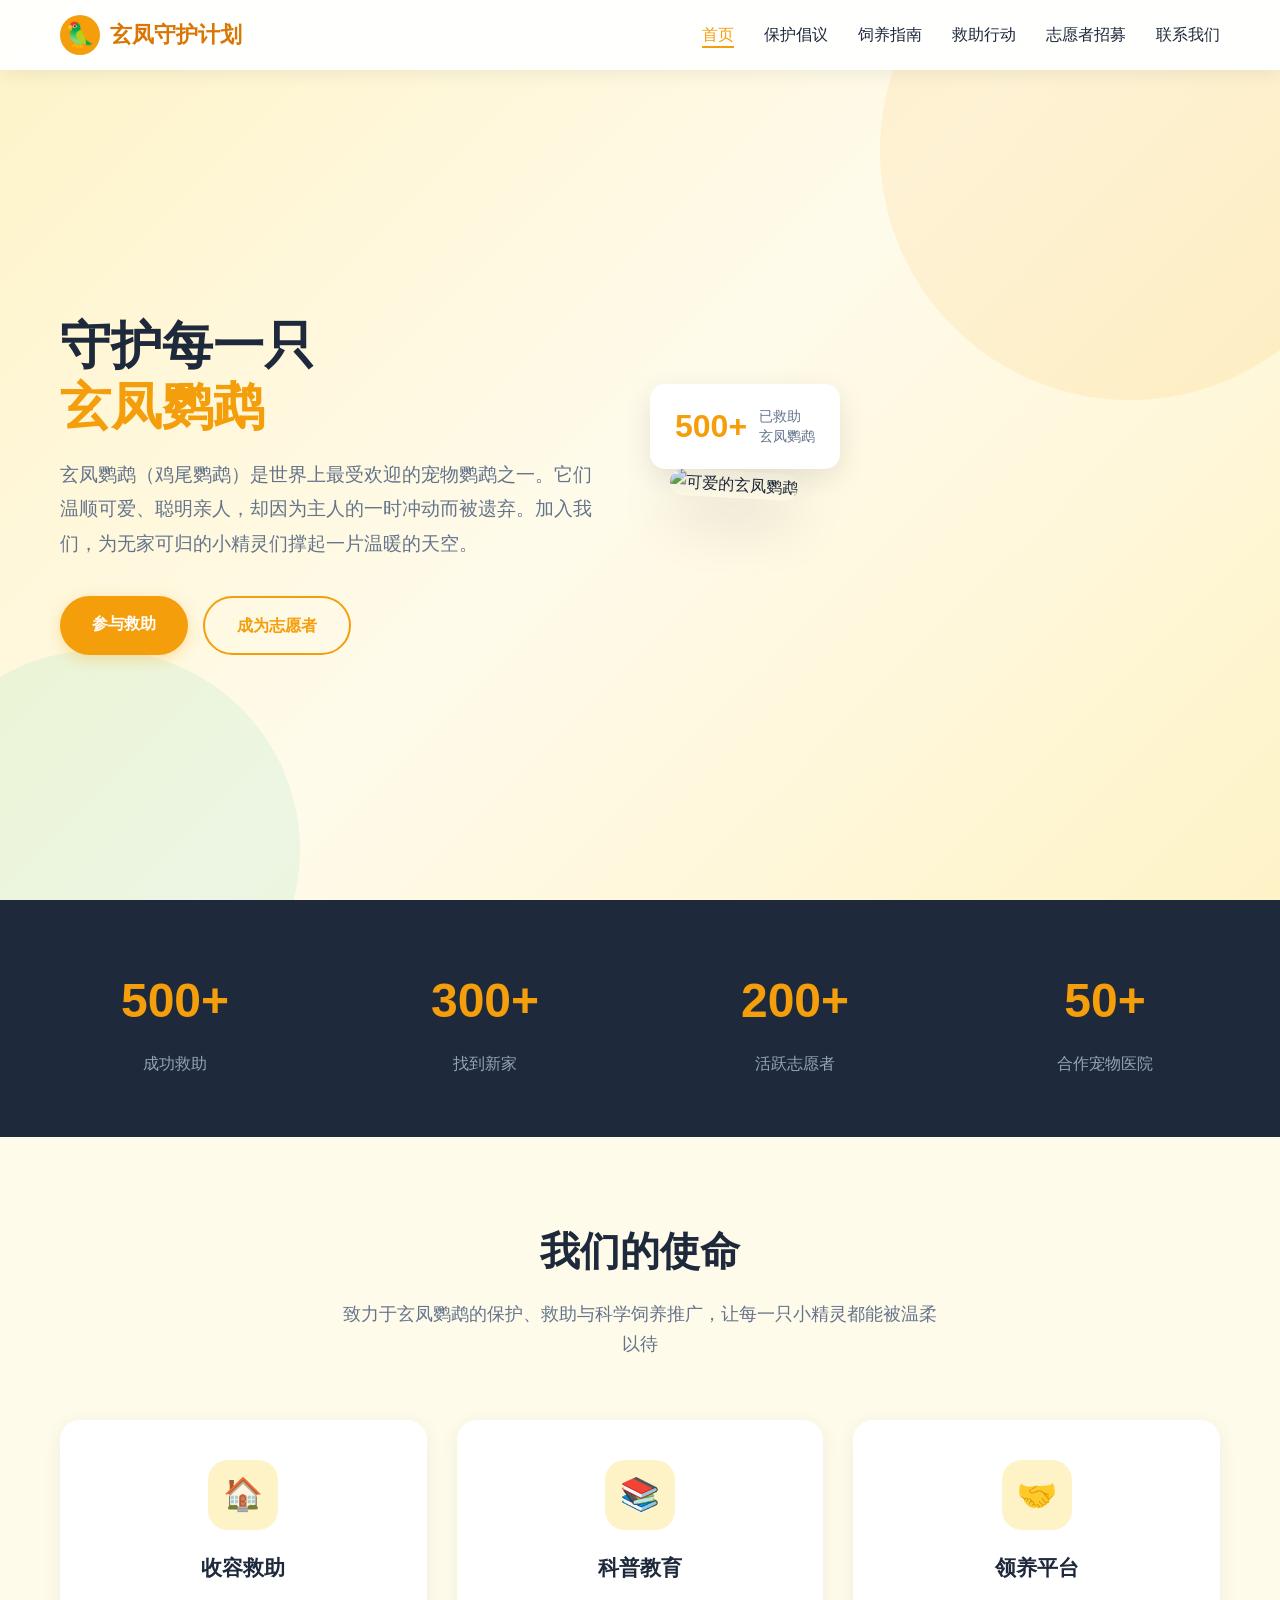
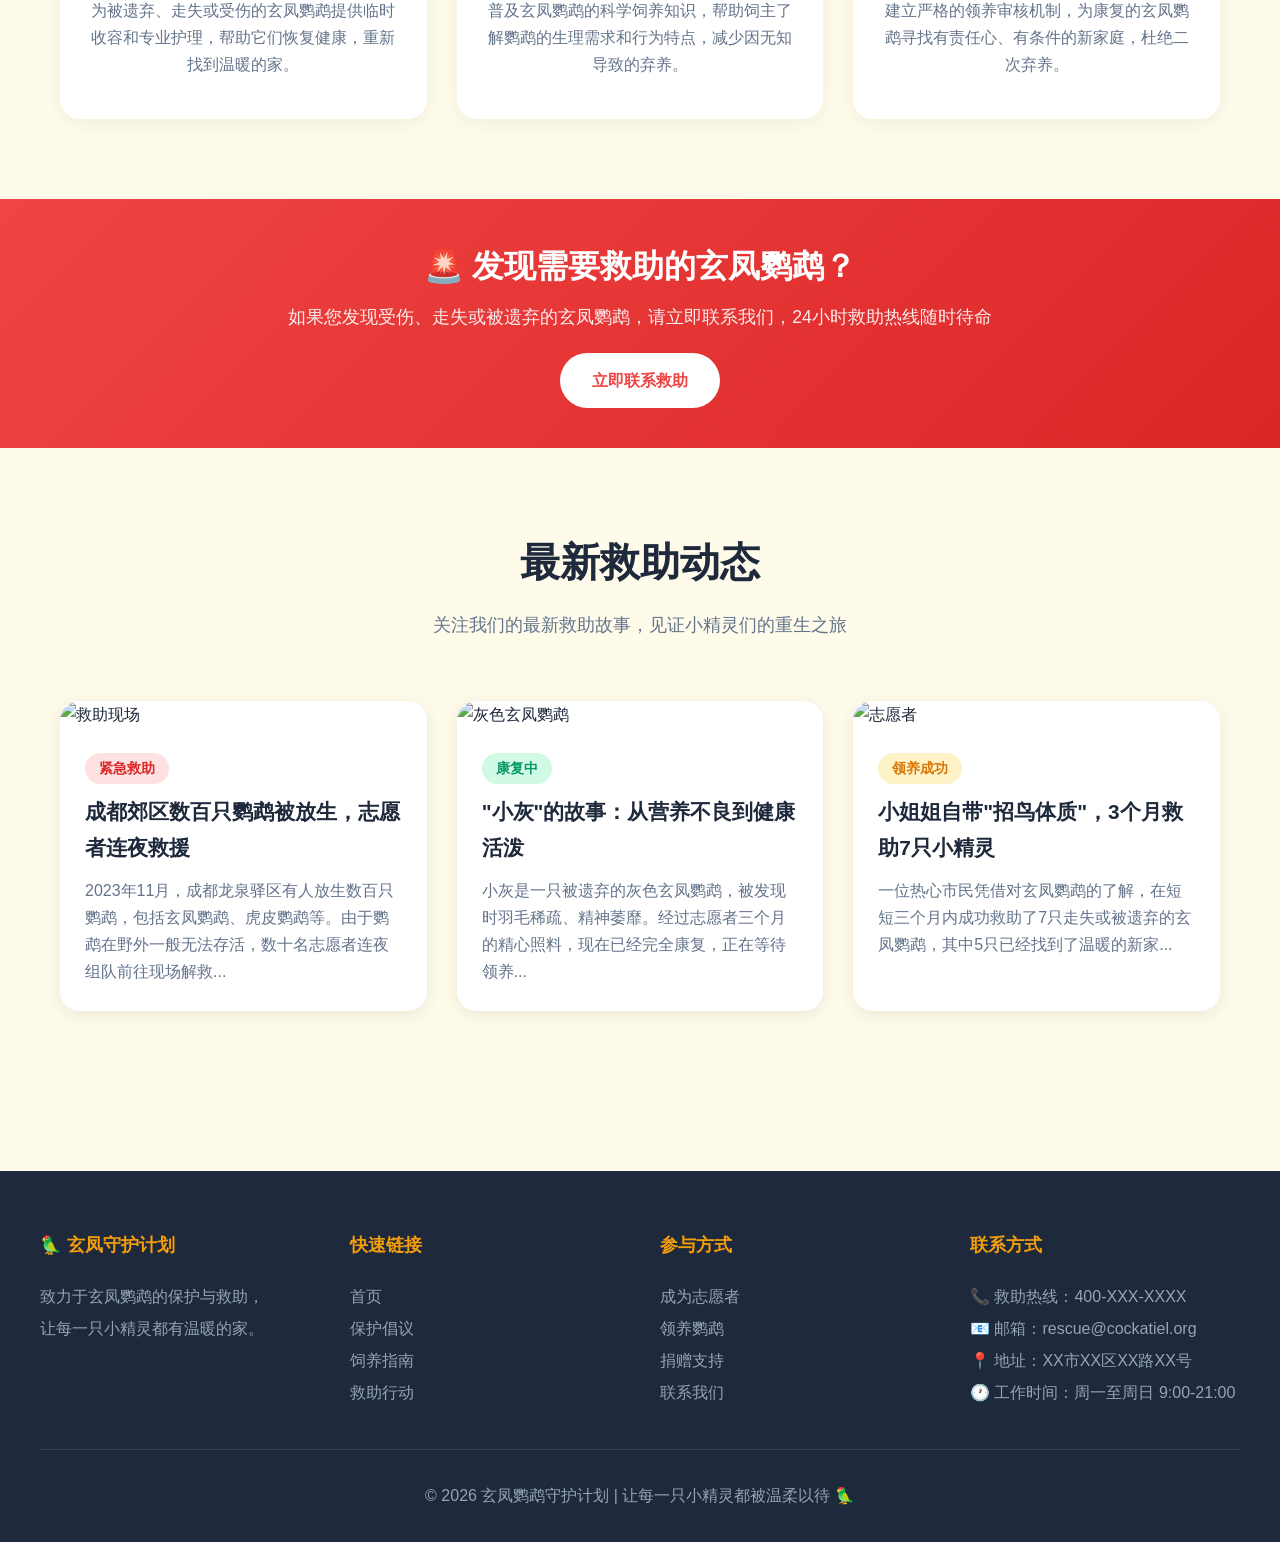
==== commit a62499bf: "Add files via upload" ====
--- a/index.html
+++ b/index.html
@@ -2,690 +2,389 @@
 <html lang="zh-CN">
 <head>
     <meta charset="UTF-8">
-    <meta name="viewport" content="width=device-width, initial-scale=1.0, viewport-fit=cover, user-scalable=no">
-    <title>液态玻璃全元素清单 | 每个组件都标注了玻璃位置</title>
-    <link href="https://fonts.googleapis.com/css2?family=Inter:opsz,wght@14..32,300;400;500;600;700;800&display=swap" rel="stylesheet">
-    <link rel="stylesheet" href="https://cdnjs.cloudflare.com/ajax/libs/font-awesome/6.0.0-beta3/css/all.min.css">
+    <meta name="viewport" content="width=device-width, initial-scale=1.0">
+    <title>玄凤鹦鹉守护计划(假的) - 让每一只小精灵都有温暖的家</title>
+    <link rel="stylesheet" href="style.css">
     <style>
-        * {
-            margin: 0;
-            padding: 0;
-            box-sizing: border-box;
-            -webkit-tap-highlight-color: transparent;
-        }
-
-        body {
-            font-family: 'Inter', sans-serif;
-            background: linear-gradient(145deg, #eef2fa 0%, #e0e7f2 100%);
+        /* 首页特有样式 */
+        .hero {
             min-height: 100vh;
-            padding: 20px 0 60px;
-        }
-
-        .container {
-            max-width: 1280px;
-            margin: 0 auto;
-            padding: 0 28px;
-        }
-
-        /* ============================================
-           液态玻璃核心类 - 所有元素统一使用此样式
-           应用位置标注: 导航栏 / 按钮 / 卡片 / 画廊 / 引用块 / 联系区 / 页脚 / 统计卡片 / 徽章
-        ============================================ */
-        .liquid-glass {
-            background: rgba(255, 255, 255, 0.6);
-            backdrop-filter: blur(18px) saturate(200%);
-            -webkit-backdrop-filter: blur(18px) saturate(200%);
-            border: 1px solid rgba(255, 255, 255, 0.95);
-            border-top-color: rgba(255, 255, 255, 1);
-            border-bottom-color: rgba(255, 255, 255, 0.55);
-            box-shadow: 0 15px 35px -12px rgba(0, 0, 0, 0.08), inset 0 1px 0 rgba(255, 255, 255, 0.7);
-            transition: all 0.3s cubic-bezier(0.2, 0.9, 0.4, 1.1);
-        }
-
-        /* 页面标题 - 非玻璃，仅文字 */
-        .page-header {
-            text-align: center;
-            margin: 20px 0 30px;
-        }
-        .page-header h1 {
-            font-size: 2.2rem;
-            font-weight: 700;
-            color: #1f2f50;
-        }
-        .page-header p {
-            color: #4a6085;
-            margin-top: 8px;
-        }
-        .badge-list {
-            display: flex;
-            flex-wrap: wrap;
-            justify-content: center;
-            gap: 12px;
-            margin: 20px 0 10px;
-        }
-        .glass-tag {
-            background: rgba(255,255,255,0.7);
-            backdrop-filter: blur(8px);
-            padding: 4px 14px;
-            border-radius: 40px;
-            font-size: 0.75rem;
-            font-weight: 600;
-            color: #2c3e66;
-        }
-
-        /* ===== 1. 导航栏 - 液态玻璃 ===== */
-        .navbar {
-            display: flex;
-            justify-content: space-between;
-            align-items: center;
-            padding: 16px 32px;
-            flex-wrap: wrap;
-            gap: 20px;
-            border-radius: 100px;
-            margin: 10px 0 30px;
-            /* 液态玻璃样式 */
-            background: rgba(255, 255, 255, 0.65);
-            backdrop-filter: blur(20px) saturate(200%);
-            border: 1px solid rgba(255, 255, 255, 0.95);
-            box-shadow: 0 12px 28px -10px rgba(0, 0, 0, 0.06);
-            position: relative;
-        }
-        .navbar::after {
-            content: "🍷 液态玻璃导航栏";
-            position: absolute;
-            bottom: -28px;
-            left: 20px;
-            font-size: 0.7rem;
-            background: rgba(0,0,0,0.5);
-            color: white;
-            padding: 2px 10px;
-            border-radius: 20px;
-            font-weight: 400;
-            pointer-events: none;
-            z-index: 100;
-        }
-        .logo {
             display: flex;
             align-items: center;
-            gap: 10px;
-            font-size: 1.6rem;
-            font-weight: 800;
-            background: linear-gradient(135deg, #1f2b48, #2f4570);
-            -webkit-background-clip: text;
-            background-clip: text;
-            color: transparent;
-        }
-        .nav-links {
+            background: linear-gradient(135deg, #fef3c7 0%, #fffbeb 50%, #fef3c7 100%);
+            padding-top: 70px;
+            position: relative;
+            overflow: hidden;
+        }
+
+        .hero::before {
+            content: '';
+            position: absolute;
+            top: -100px; right: -100px;
+            width: 500px; height: 500px;
+            background: rgba(245,158,11,0.1);
+            border-radius: 50%;
+        }
+
+        .hero::after {
+            content: '';
+            position: absolute;
+            bottom: -150px; left: -100px;
+            width: 400px; height: 400px;
+            background: rgba(16,185,129,0.08);
+            border-radius: 50%;
+        }
+
+        .hero-container {
+            max-width: 1200px;
+            margin: 0 auto;
+            padding: 0 20px;
+            display: grid;
+            grid-template-columns: 1fr 1fr;
+            gap: 60px;
+            align-items: center;
+            position: relative;
+            z-index: 1;
+        }
+
+        .hero-content h1 {
+            font-size: 3.2rem;
+            line-height: 1.2;
+            margin-bottom: 20px;
+            color: var(--dark);
+        }
+
+        .hero-content h1 span {
+            color: var(--primary);
+        }
+
+        .hero-content p {
+            font-size: 1.2rem;
+            color: var(--gray);
+            margin-bottom: 35px;
+            line-height: 1.8;
+        }
+
+        .hero-buttons {
             display: flex;
-            gap: 20px;
-        }
-        .nav-links span {
-            cursor: pointer;
-            padding: 8px 18px;
-            border-radius: 60px;
-            background: rgba(255,255,255,0.5);
-            backdrop-filter: blur(4px);
-            transition: 0.2s;
-            color: #2c3e66;
-        }
-        .nav-links span:hover {
-            background: rgba(255,255,255,0.9);
-        }
-        .mock-btn {
-            background: rgba(255,255,255,0.7);
-            padding: 8px 28px;
-            border-radius: 60px;
-            cursor: pointer;
-        }
-
-        /* ===== 2. Hero区域 - 液态玻璃徽章 + 统计卡片 ===== */
-        .hero {
+            gap: 15px;
+            flex-wrap: wrap;
+        }
+
+        .hero-image {
+            position: relative;
+        }
+
+        .hero-image img {
+            width: 100%;
+            max-width: 500px;
+            border-radius: 30px;
+            box-shadow: 0 20px 60px rgba(0,0,0,0.15);
+            transform: rotate(3deg);
+            transition: transform 0.5s;
+        }
+
+        .hero-image:hover img {
+            transform: rotate(0deg) scale(1.02);
+        }
+
+        .hero-badge {
+            position: absolute;
+            bottom: 30px; left: -20px;
+            background: white;
+            padding: 15px 25px;
+            border-radius: 15px;
+            box-shadow: 0 10px 30px rgba(0,0,0,0.1);
             display: flex;
-            flex-wrap: wrap;
             align-items: center;
-            justify-content: space-between;
-            padding: 30px 0 50px;
+            gap: 12px;
+        }
+
+        .hero-badge .number {
+            font-size: 2rem;
+            font-weight: 700;
+            color: var(--primary);
+        }
+
+        .hero-badge .text {
+            font-size: 0.9rem;
+            color: var(--gray);
+            line-height: 1.4;
+        }
+
+        /* 统计数据 */
+        .stats-section {
+            background: var(--dark);
+            padding: 60px 20px;
+        }
+
+        .stats-grid {
+            max-width: 1200px;
+            margin: 0 auto;
+            display: grid;
+            grid-template-columns: repeat(4, 1fr);
             gap: 40px;
-        }
-        .hero-badge {
-            display: inline-block;
-            padding: 8px 24px;
-            border-radius: 80px;
-            margin-bottom: 24px;
-            /* 液态玻璃 */
-            background: rgba(255, 255, 255, 0.7);
-            backdrop-filter: blur(12px);
-            border: 0.5px solid rgba(255,255,255,0.9);
-            position: relative;
-        }
-        .hero-badge::after {
-            content: "🍷 玻璃徽章";
-            position: absolute;
-            bottom: -24px;
-            left: 10px;
-            font-size: 0.65rem;
-            background: #1f2f50;
+            text-align: center;
+        }
+
+        .stat-item {
             color: white;
-            padding: 2px 8px;
+        }
+
+        .stat-item .number {
+            font-size: 3rem;
+            font-weight: 700;
+            color: var(--primary);
+        }
+
+        .stat-item .label {
+            color: #94a3b8;
+            margin-top: 8px;
+            font-size: 1rem;
+        }
+
+        /* 特色服务 */
+        .features-grid {
+            display: grid;
+            grid-template-columns: repeat(3, 1fr);
+            gap: 30px;
+        }
+
+        .feature-card {
+            background: white;
+            padding: 40px 30px;
             border-radius: 20px;
-            white-space: nowrap;
-        }
-        .hero-content h1 {
-            font-size: 3.5rem;
-            font-weight: 800;
-            background: linear-gradient(135deg, #1f2b48, #2f4a7a);
-            -webkit-background-clip: text;
-            background-clip: text;
-            color: transparent;
-            margin: 20px 0 16px;
-        }
-        .hero-desc {
-            color: #3a5078;
-            margin-bottom: 30px;
-            font-size: 1.1rem;
-        }
-        .hero-stats {
-            display: flex;
-            gap: 20px;
-            flex-wrap: wrap;
-        }
-        .stat-item {
-            padding: 10px 28px;
-            border-radius: 48px;
-            /* 液态玻璃 */
-            background: rgba(255, 255, 245, 0.75);
-            backdrop-filter: blur(12px);
-            border: 0.5px solid rgba(255,255,255,0.85);
-            position: relative;
-        }
-        .stat-item::after {
-            content: "🍷 玻璃卡片";
-            position: absolute;
-            bottom: -22px;
-            left: 10px;
-            font-size: 0.6rem;
-            background: #2c3e66;
-            color: white;
-            padding: 2px 8px;
+            text-align: center;
+            box-shadow: 0 4px 20px rgba(0,0,0,0.06);
+            transition: all 0.3s;
+        }
+
+        .feature-card:hover {
+            transform: translateY(-8px);
+            box-shadow: 0 12px 40px rgba(0,0,0,0.1);
+        }
+
+        .feature-icon {
+            width: 70px; height: 70px;
+            background: var(--light);
             border-radius: 20px;
-            white-space: nowrap;
-        }
-        .stat-number {
-            font-size: 2rem;
-            font-weight: 800;
-            color: #1f2f50;
-        }
-
-        /* ===== 3. 液态玻璃按钮 (增强版) ===== */
-        .hero-visual {
-            display: flex;
-            flex-direction: column;
-            gap: 25px;
-            align-items: center;
-        }
-        .liquid-btn {
-            position: relative;
-            width: 280px;
-            height: 85px;
-            border-radius: 120px;
-            background: transparent;
-            border: none;
-            cursor: pointer;
-            overflow: hidden;
-        }
-        .liquid-btn::before {
-            content: "🍷 液态玻璃按钮";
-            position: absolute;
-            bottom: -28px;
-            left: 20px;
-            font-size: 0.65rem;
-            background: #1f2f50;
-            color: white;
-            padding: 2px 10px;
-            border-radius: 20px;
-            z-index: 20;
-            white-space: nowrap;
-            pointer-events: none;
-        }
-        .liquid-btn__base {
-            position: absolute;
-            inset: 0;
-            border-radius: inherit;
-            background: linear-gradient(125deg, rgba(255,255,255,0.9) 0%, rgba(248,252,255,1) 100%);
-            backdrop-filter: blur(22px) saturate(220%);
-            border: 1px solid white;
-            box-shadow: 0 15px 30px -10px rgba(0,0,0,0.1);
-        }
-        .liquid-btn__gloss {
-            position: absolute;
-            inset: 0;
-            background: radial-gradient(ellipse at 30% 30%, rgba(255,255,250,0.9) 0%, rgba(255,255,255,0.2) 70%);
-            opacity: 0.8;
-            mix-blend-mode: overlay;
-            animation: glossMove 4s infinite alternate;
-        }
-        .liquid-btn__text {
-            position: relative;
-            z-index: 5;
             display: flex;
             align-items: center;
             justify-content: center;
-            height: 100%;
-            font-size: 1.4rem;
-            font-weight: 700;
-            background: linear-gradient(135deg, #1F2F50, #2B4170);
-            -webkit-background-clip: text;
-            background-clip: text;
-            color: transparent;
-        }
-        @keyframes glossMove {
-            0% { transform: translateX(-5%) translateY(-3%); opacity: 0.7; }
-            100% { transform: translateX(5%) translateY(3%); opacity: 1; }
-        }
-        .liquid-btn:hover { transform: scale(1.02); transition: 0.2s; }
-        .liquid-btn:active { transform: scale(0.97); }
-
-        /* ===== 4. 特色卡片区域 - 4个玻璃卡片 ===== */
-        .section-title {
+            margin: 0 auto 20px;
+            font-size: 2rem;
+        }
+
+        .feature-card h3 {
+            font-size: 1.3rem;
+            margin-bottom: 12px;
+        }
+
+        .feature-card p {
+            color: var(--gray);
+            line-height: 1.7;
+        }
+
+        /* 紧急救助横幅 */
+        .urgent-banner {
+            background: linear-gradient(135deg, #ef4444 0%, #dc2626 100%);
+            padding: 40px 20px;
             text-align: center;
-            margin: 60px 0 40px;
-        }
-        .section-title h2 {
-            font-size: 2.2rem;
-            color: #1f2f50;
-        }
-        .features-grid {
+            color: white;
+        }
+
+        .urgent-banner h2 {
+            font-size: 2rem;
+            margin-bottom: 10px;
+        }
+
+        .urgent-banner p {
+            font-size: 1.1rem;
+            margin-bottom: 20px;
+            opacity: 0.9;
+        }
+
+        /* 最新动态 */
+        .news-grid {
             display: grid;
-            grid-template-columns: repeat(auto-fit, minmax(270px, 1fr));
+            grid-template-columns: repeat(3, 1fr);
             gap: 30px;
-            margin-bottom: 50px;
-        }
-        .feature-card {
-            border-radius: 44px;
-            padding: 30px 24px;
-            position: relative;
-            /* 液态玻璃 */
-            background: rgba(255, 255, 255, 0.68);
-            backdrop-filter: blur(18px);
-            border: 1px solid rgba(255,255,255,0.95);
-            transition: 0.25s;
-        }
-        .feature-card::after {
-            content: "🍷 玻璃卡片";
-            position: absolute;
-            top: 12px;
-            right: 16px;
-            font-size: 0.6rem;
-            background: #2c3e66;
-            color: white;
-            padding: 2px 8px;
-            border-radius: 20px;
-            opacity: 0.8;
-        }
-        .feature-card:hover {
-            background: rgba(255, 255, 255, 0.85);
-            transform: translateY(-6px);
-        }
-        .feature-icon {
-            width: 60px;
-            height: 60px;
-            background: rgba(255,255,255,0.7);
-            border-radius: 30px;
-            display: flex;
-            align-items: center;
-            justify-content: center;
-            font-size: 1.8rem;
-            margin-bottom: 20px;
-        }
-        .feature-card h3 { font-size: 1.4rem; margin-bottom: 10px; color: #1f2f50; }
-        .feature-card p { color: #4a6085; }
-
-        /* ===== 5. 画廊展示区 - 每个图块都是玻璃 ===== */
-        .showcase {
-            border-radius: 52px;
-            padding: 40px 30px;
-            margin: 30px 0 50px;
-            position: relative;
-            background: rgba(255, 255, 255, 0.6);
-            backdrop-filter: blur(20px);
-            border: 1px solid rgba(255,255,255,0.95);
-        }
-        .showcase::before {
-            content: "🍷 玻璃画廊容器 (整体液态玻璃)";
-            position: absolute;
-            top: -28px;
-            left: 20px;
-            font-size: 0.7rem;
-            background: #1f2f50;
-            color: white;
-            padding: 2px 12px;
-            border-radius: 20px;
-        }
-        .gallery {
-            display: flex;
-            flex-wrap: wrap;
-            gap: 25px;
-            justify-content: center;
-        }
-        .gallery-item {
-            flex: 1 1 250px;
-            border-radius: 40px;
-            overflow: hidden;
-            position: relative;
-            background: rgba(255, 255, 255, 0.75);
-            backdrop-filter: blur(14px);
-            border: 1px solid rgba(255,255,255,0.9);
-            transition: 0.2s;
-        }
-        .gallery-item::after {
-            content: "🍷 玻璃图块";
-            position: absolute;
-            bottom: 8px;
-            right: 12px;
-            font-size: 0.55rem;
-            background: #2c3e66cc;
-            color: white;
-            padding: 2px 6px;
-            border-radius: 16px;
-        }
-        .gallery-item:hover { transform: translateY(-4px); background: rgba(255,255,255,0.9); }
-        .gallery-img {
-            height: 170px;
-            display: flex;
-            align-items: center;
-            justify-content: center;
-            font-size: 3rem;
-            color: #2f4a7a;
-            background: rgba(200,220,250,0.4);
-        }
-        .gallery-info { padding: 18px; }
-        .gallery-info h4 { margin-bottom: 6px; color: #1f2f50; }
-
-        /* ===== 6. 引用区块 - 液态玻璃 ===== */
-        .testimonial {
-            border-radius: 56px;
-            padding: 50px 40px;
-            margin: 50px 0;
-            text-align: center;
-            position: relative;
-            background: rgba(255, 255, 245, 0.7);
-            backdrop-filter: blur(20px);
-            border: 1px solid rgba(255,255,255,0.95);
-        }
-        .testimonial::after {
-            content: "🍷 玻璃引用块";
-            position: absolute;
-            bottom: -24px;
-            left: 30px;
-            font-size: 0.7rem;
-            background: #1f2f50;
-            color: white;
-            padding: 2px 12px;
-            border-radius: 20px;
-        }
-        .testimonial blockquote {
-            font-size: 1.3rem;
-            color: #1f2f4a;
-            max-width: 700px;
-            margin: 0 auto;
-        }
-
-        /* ===== 7. 联系区域 - 液态玻璃 ===== */
-        .contact-area {
-            border-radius: 70px;
-            padding: 45px 48px;
-            margin: 40px 0 60px;
-            display: flex;
-            flex-wrap: wrap;
-            justify-content: space-between;
-            align-items: center;
-            gap: 30px;
-            position: relative;
-            background: rgba(255, 255, 255, 0.7);
-            backdrop-filter: blur(24px);
-            border: 1px solid rgba(255,255,255,1);
-        }
-        .contact-area::after {
-            content: "🍷 玻璃联系卡片";
-            position: absolute;
-            top: -26px;
-            left: 30px;
-            font-size: 0.7rem;
-            background: #1f2f50;
-            color: white;
-            padding: 2px 12px;
-            border-radius: 20px;
-        }
-        .contact-text h3 { font-size: 1.8rem; color: #1f2f50; }
-        .contact-btn {
-            background: rgba(255,255,255,0.85);
-            padding: 14px 40px;
-            border-radius: 60px;
-            font-weight: 700;
-            cursor: pointer;
-            backdrop-filter: blur(8px);
-        }
-
-        /* ===== 8. 页脚区域 - 全玻璃元素 ===== */
-        footer {
-            border-top: 1px solid rgba(200,210,230,0.6);
-            padding: 40px 0 30px;
-            margin-top: 20px;
-        }
-        .footer-content {
-            display: flex;
-            flex-wrap: wrap;
-            justify-content: space-between;
-            align-items: center;
-            gap: 20px;
-        }
-        .footer-logo {
-            padding: 8px 20px;
-            border-radius: 50px;
-            background: rgba(255,255,240,0.6);
-            backdrop-filter: blur(10px);
-            position: relative;
-        }
-        .footer-logo::after {
-            content: "🍷 玻璃";
-            font-size: 0.55rem;
-            margin-left: 8px;
-            background: #4a6085;
-            padding: 2px 6px;
-            border-radius: 20px;
-            color: white;
-        }
-        .footer-links {
-            display: flex;
-            gap: 20px;
-        }
-        .footer-links span {
-            padding: 6px 16px;
-            border-radius: 40px;
-            background: rgba(255,255,250,0.5);
-            backdrop-filter: blur(8px);
-            cursor: default;
-        }
-        .social-icons i {
-            font-size: 1.3rem;
-            margin-left: 15px;
-            padding: 8px;
-            border-radius: 50%;
-            background: rgba(255,255,245,0.6);
-            backdrop-filter: blur(8px);
-            cursor: pointer;
-        }
-        .copyright {
-            text-align: center;
-            margin-top: 35px;
-            padding: 8px 20px;
-            width: fit-content;
-            margin-left: auto;
-            margin-right: auto;
-            border-radius: 40px;
-            background: rgba(255,255,250,0.55);
-            backdrop-filter: blur(10px);
-            font-size: 0.8rem;
-        }
-
-        /* 水花特效 */
-        .liquid-splash {
-            position: absolute;
-            border-radius: 50%;
-            background: radial-gradient(circle, white 0%, rgba(200,225,255,0.9) 80%);
-            filter: blur(7px);
-            pointer-events: none;
-            z-index: 999;
-            transform: scale(0);
-            animation: splashAnim 0.5s ease-out forwards;
-        }
-        @keyframes splashAnim {
-            0% { transform: scale(0); opacity: 0.9; }
-            100% { transform: scale(4.5); opacity: 0; }
-        }
-
-        @media (max-width: 780px) {
-            .container { padding: 0 16px; }
-            .hero-content h1 { font-size: 2.2rem; }
-            .liquid-btn { width: 240px; height: 75px; }
-            .navbar::after, .feature-card::after, .stat-item::after { font-size: 0.55rem; }
+        }
+
+        /* 响应式 */
+        @media (max-width: 768px) {
+            .hero-container {
+                grid-template-columns: 1fr;
+                text-align: center;
+            }
+            .hero-content h1 { font-size: 2rem; }
+            .stats-grid { grid-template-columns: repeat(2, 1fr); }
+            .features-grid { grid-template-columns: 1fr; }
+            .news-grid { grid-template-columns: 1fr; }
+            .hero-buttons { justify-content: center; }
         }
     </style>
 </head>
 <body>
-<div class="container">
-    <!-- 页面说明 -->
-    <div class="page-header">
-        <h1>🍷 液态玻璃 · 全元素清单</h1>
-        <p>每个组件都标注了「🍷 玻璃」标识 — 100% 覆盖所有可见元素</p>
-        <div class="badge-list">
-            <span class="glass-tag">✅ 导航栏</span>
-            <span class="glass-tag">✅ 按钮</span>
-            <span class="glass-tag">✅ 卡片</span>
-            <span class="glass-tag">✅ 统计块</span>
-            <span class="glass-tag">✅ 画廊</span>
-            <span class="glass-tag">✅ 引用区</span>
-            <span class="glass-tag">✅ 联系区</span>
-            <span class="glass-tag">✅ 页脚</span>
-        </div>
-    </div>
-
-    <!-- 1. 导航栏 液态玻璃 -->
-    <div class="navbar">
-        <div class="logo"><i class="fas fa-feather-alt"></i><span>Glass·Liquid</span></div>
-        <div class="nav-links"><span>流明</span><span>涟漪</span><span>极光</span><span>水镜</span></div>
-        <div class="mock-btn"><i class="far fa-user-circle"></i> 空间</div>
-    </div>
-
-    <!-- 2. Hero区域：徽章 + 统计卡片 均为玻璃 -->
-    <div class="hero">
-        <div class="hero-content">
-            <div class="hero-badge"><i class="fas fa-droplet"></i> 液态玻璃徽章</div>
-            <h1>每个组件都是<br>液体玻璃</h1>
-            <p class="hero-desc">导航栏 · 按钮 · 卡片 · 画廊 · 引用块 · 联系区 · 页脚 — 所有可见元素全部标注玻璃标识</p>
-            <div class="hero-stats">
-                <div class="stat-item"><span class="stat-number">100%</span><div class="stat-label">玻璃覆盖</div></div>
-                <div class="stat-item"><span class="stat-number">12+</span><div class="stat-label">玻璃组件</div></div>
-                <div class="stat-item"><span class="stat-number">∞</span><div class="stat-label">液态质感</div></div>
-            </div>
-        </div>
-        <div class="hero-visual">
-            <button class="liquid-btn" id="btn1">
-                <div class="liquid-btn__base"></div>
-                <div class="liquid-btn__gloss"></div>
-                <div class="liquid-btn__text">✨ 液态玻璃按钮</div>
-            </button>
-            <button class="liquid-btn" id="btn2">
-                <div class="liquid-btn__base"></div>
-                <div class="liquid-btn__gloss"></div>
-                <div class="liquid-btn__text">💎 珍珠幻流</div>
-            </button>
-        </div>
-    </div>
-
-    <!-- 3. 特色卡片 4个玻璃卡片 -->
-    <div class="section-title"><h2>🍷 玻璃卡片集群</h2></div>
-    <div class="features-grid">
-        <div class="feature-card"><div class="feature-icon"><i class="fas fa-water"></i></div><h3>超流体模糊</h3><p>动态背景虚化，模拟液态玻璃折射光泽。</p></div>
-        <div class="feature-card"><div class="feature-icon"><i class="fas fa-hand-peace"></i></div><h3>灵动悬停</h3><p>悬浮时光晕流动，表面张力反馈。</p></div>
-        <div class="feature-card"><div class="feature-icon"><i class="fas fa-gem"></i></div><h3>折射高光</h3><p>多层渐变模拟光线在液体中的折射。</p></div>
-        <div class="feature-card"><div class="feature-icon"><i class="fas fa-cloud-moon"></i></div><h3>纯白通透</h3><p>乳白玻璃与镜面高光，极致纯净。</p></div>
-    </div>
-
-    <!-- 4. 画廊展示区 玻璃图块 -->
-    <div class="showcase">
-        <div class="gallery">
-            <div class="gallery-item"><div class="gallery-img"><i class="fas fa-droplet"></i></div><div class="gallery-info"><h4>水滴交响</h4><p>动态液体模拟</p></div></div>
-            <div class="gallery-item"><div class="gallery-img"><i class="fas fa-fan"></i></div><div class="gallery-info"><h4>涟漪扩散</h4><p>交互式光晕</p></div></div>
-            <div class="gallery-item"><div class="gallery-img"><i class="fas fa-spa"></i></div><div class="gallery-info"><h4>琉璃极光</h4><p>色彩融合艺术</p></div></div>
-            <div class="gallery-item"><div class="gallery-img"><i class="fas fa-moon"></i></div><div class="gallery-info"><h4>月下潮汐</h4><p>宁静液态氛围</p></div></div>
-        </div>
-    </div>
-
-    <!-- 5. 引用区块 玻璃 -->
-    <div class="testimonial">
-        <i class="fas fa-quote-left" style="font-size: 2rem; opacity: 0.6; margin-bottom: 16px; display: inline-block;"></i>
-        <blockquote>从导航栏到页脚，每一个元素都标注了「🍷 玻璃」标识，真正实现100%液态玻璃全覆盖。</blockquote>
-        <p style="margin-top: 20px; color: #4a6085;">—— 全玻璃体验官</p>
-    </div>
-
-    <!-- 6. 联系区域 玻璃 -->
-    <div class="contact-area">
-        <div class="contact-text"><h3>汇入液态星河</h3><p>所有元素皆玻璃，开启你的流体美学之旅。</p></div>
-        <div class="contact-btn"><i class="fas fa-paper-plane"></i> 玻璃按钮</div>
-    </div>
-
-    <!-- 7. 页脚 玻璃元素 -->
-    <footer>
-        <div class="footer-content">
-            <div class="footer-logo"><i class="fas fa-feather-alt"></i> 纯白液态·全玻璃工坊</div>
-            <div class="footer-links"><span>流体</span><span>折射</span><span>高光</span><span>波光</span></div>
-            <div class="social-icons"><i class="fab fa-twitter"></i><i class="fab fa-instagram"></i><i class="fab fa-github"></i></div>
-        </div>
-        <div class="copyright">© 2026 全域液体玻璃美学 | 导航·按钮·卡片·画廊·引用·联系·页脚 100% 液态玻璃</div>
+    <!-- 导航栏 -->
+    <nav class="navbar">
+        <div class="nav-container">
+            <a href="index.html" class="logo">
+                <div class="logo-icon">🦜</div>
+                <span>玄凤守护计划</span>
+            </a>
+            <ul class="nav-links">
+                <li><a href="index.html" class="active">首页</a></li>
+                <li><a href="protection.html">保护倡议</a></li>
+                <li><a href="care-guide.html">饲养指南</a></li>
+                <li><a href="rescue.html">救助行动</a></li>
+                <li><a href="volunteer.html">志愿者招募</a></li>
+                <li><a href="contact.html">联系我们</a></li>
+            </ul>
+        </div>
+    </nav>
+
+    <!-- 首页英雄区 -->
+    <section class="hero">
+        <div class="hero-container">
+            <div class="hero-content animate-in">
+                <h1>守护每一只<br><span>玄凤鹦鹉</span></h1>
+                <p>玄凤鹦鹉（鸡尾鹦鹉）是世界上最受欢迎的宠物鹦鹉之一。它们温顺可爱、聪明亲人，却因为主人的一时冲动而被遗弃。加入我们，为无家可归的小精灵们撑起一片温暖的天空。</p>
+                <div class="hero-buttons">
+                    <a href="rescue.html" class="btn btn-primary">参与救助</a>
+                    <a href="volunteer.html" class="btn btn-outline">成为志愿者</a>
+                </div>
+            </div>
+            <div class="hero-image animate-in">
+                <img src="https://kimi-web-img.moonshot.cn/img/pic.huitu.com/1ce46d372289c2d273ad8a16cd9c3528e9ea8810.jpg" alt="可爱的玄凤鹦鹉">
+                <div class="hero-badge">
+                    <div class="number">500+</div>
+                    <div class="text">已救助<br>玄凤鹦鹉</div>
+                </div>
+            </div>
+        </div>
+    </section>
+
+    <!-- 统计数据 -->
+    <section class="stats-section">
+        <div class="stats-grid">
+            <div class="stat-item">
+                <div class="number">500+</div>
+                <div class="label">成功救助</div>
+            </div>
+            <div class="stat-item">
+                <div class="number">300+</div>
+                <div class="label">找到新家</div>
+            </div>
+            <div class="stat-item">
+                <div class="number">200+</div>
+                <div class="label">活跃志愿者</div>
+            </div>
+            <div class="stat-item">
+                <div class="number">50+</div>
+                <div class="label">合作宠物医院</div>
+            </div>
+        </div>
+    </section>
+
+    <!-- 我们的使命 -->
+    <section class="section">
+        <div class="section-title">
+            <h2>我们的使命</h2>
+            <p>致力于玄凤鹦鹉的保护、救助与科学饲养推广，让每一只小精灵都能被温柔以待</p>
+        </div>
+        <div class="features-grid">
+            <div class="feature-card">
+                <div class="feature-icon">🏠</div>
+                <h3>收容救助</h3>
+                <p>为被遗弃、走失或受伤的玄凤鹦鹉提供临时收容和专业护理，帮助它们恢复健康，重新找到温暖的家。</p>
+            </div>
+            <div class="feature-card">
+                <div class="feature-icon">📚</div>
+                <h3>科普教育</h3>
+                <p>普及玄凤鹦鹉的科学饲养知识，帮助饲主了解鹦鹉的生理需求和行为特点，减少因无知导致的弃养。</p>
+            </div>
+            <div class="feature-card">
+                <div class="feature-icon">🤝</div>
+                <h3>领养平台</h3>
+                <p>建立严格的领养审核机制，为康复的玄凤鹦鹉寻找有责任心、有条件的新家庭，杜绝二次弃养。</p>
+            </div>
+        </div>
+    </section>
+
+    <!-- 紧急救助横幅 -->
+    <section class="urgent-banner">
+        <h2>🚨 发现需要救助的玄凤鹦鹉？</h2>
+        <p>如果您发现受伤、走失或被遗弃的玄凤鹦鹉，请立即联系我们，24小时救助热线随时待命</p>
+        <a href="contact.html" class="btn" style="background:white;color:#ef4444;">立即联系救助</a>
+    </section>
+
+    <!-- 最新救助动态 -->
+    <section class="section">
+        <div class="section-title">
+            <h2>最新救助动态</h2>
+            <p>关注我们的最新救助故事，见证小精灵们的重生之旅</p>
+        </div>
+        <div class="news-grid">
+            <div class="card">
+                <img src="https://kimi-web-img.moonshot.cn/img/p1.itc.cn/30bd07a2e87c6b12a767dbf46b1bc344121e5bf8.jpeg" alt="救助现场" class="card-img">
+                <div class="card-body">
+                    <span class="tag tag-accent">紧急救助</span>
+                    <h3>成都郊区数百只鹦鹉被放生，志愿者连夜救援</h3>
+                    <p>2023年11月，成都龙泉驿区有人放生数百只鹦鹉，包括玄凤鹦鹉、虎皮鹦鹉等。由于鹦鹉在野外一般无法存活，数十名志愿者连夜组队前往现场解救...</p>
+                </div>
+            </div>
+            <div class="card">
+                <img src="https://kimi-web-img.moonshot.cn/img/picn.huitu.com/cd2758f41a45f698e344d10530be19c5bb8b5e31.jpg" alt="灰色玄凤鹦鹉" class="card-img">
+                <div class="card-body">
+                    <span class="tag tag-secondary">康复中</span>
+                    <h3>"小灰"的故事：从营养不良到健康活泼</h3>
+                    <p>小灰是一只被遗弃的灰色玄凤鹦鹉，被发现时羽毛稀疏、精神萎靡。经过志愿者三个月的精心照料，现在已经完全康复，正在等待领养...</p>
+                </div>
+            </div>
+            <div class="card">
+                <img src="https://kimi-web-img.moonshot.cn/img/inews.gtimg.com/0eba71ae886df9ab6299220aff59cc1ac1d2aac2" alt="志愿者" class="card-img">
+                <div class="card-body">
+                    <span class="tag tag-primary">领养成功</span>
+                    <h3>小姐姐自带"招鸟体质"，3个月救助7只小精灵</h3>
+                    <p>一位热心市民凭借对玄凤鹦鹉的了解，在短短三个月内成功救助了7只走失或被遗弃的玄凤鹦鹉，其中5只已经找到了温暖的新家...</p>
+                </div>
+            </div>
+        </div>
+    </section>
+
+    <!-- 页脚 -->
+    <footer class="footer">
+        <div class="footer-grid">
+            <div>
+                <h4>🦜 玄凤守护计划</h4>
+                <p>致力于玄凤鹦鹉的保护与救助，<br>让每一只小精灵都有温暖的家。</p>
+            </div>
+            <div>
+                <h4>快速链接</h4>
+                <p><a href="index.html">首页</a></p>
+                <p><a href="protection.html">保护倡议</a></p>
+                <p><a href="care-guide.html">饲养指南</a></p>
+                <p><a href="rescue.html">救助行动</a></p>
+            </div>
+            <div>
+                <h4>参与方式</h4>
+                <p><a href="volunteer.html">成为志愿者</a></p>
+                <p><a href="rescue.html">领养鹦鹉</a></p>
+                <p><a href="contact.html">捐赠支持</a></p>
+                <p><a href="contact.html">联系我们</a></p>
+            </div>
+            <div>
+                <h4>联系方式</h4>
+                <p>📞 救助热线：400-XXX-XXXX</p>
+                <p>📧 邮箱：rescue@cockatiel.org</p>
+                <p>📍 地址：XX市XX区XX路XX号</p>
+                <p>🕐 工作时间：周一至周日 9:00-21:00</p>
+            </div>
+        </div>
+        <div class="footer-bottom">
+            <p>© 2026 玄凤鹦鹉守护计划 | 让每一只小精灵都被温柔以待 🦜</p>
+        </div>
     </footer>
-</div>
-
-<script>
-    // 水花溅射特效 + 控制台输出玻璃组件数量
-    function createSplash(event, btn) {
-        const rect = btn.getBoundingClientRect();
-        let x, y;
-        if (event.touches) {
-            x = event.touches[0].clientX - rect.left;
-            y = event.touches[0].clientY - rect.top;
-        } else {
-            x = event.clientX - rect.left;
-            y = event.clientY - rect.top;
-        }
-        if (x < 0 || x > rect.width || y < 0 || y > rect.height) return;
-        const splash = document.createElement('div');
-        splash.className = 'liquid-splash';
-        const size = Math.min(rect.width, rect.height) * 0.4;
-        splash.style.width = `${size}px`;
-        splash.style.height = `${size}px`;
-        splash.style.left = `${x - size/2}px`;
-        splash.style.top = `${y - size/2}px`;
-        splash.style.position = 'absolute';
-        btn.style.overflow = 'visible';
-        btn.appendChild(splash);
-        splash.addEventListener('animationend', () => { splash.remove(); if(!btn.querySelector('.liquid-splash')) btn.style.overflow = ''; });
-        setTimeout(() => { if(splash.parentNode) splash.remove(); }, 500);
-    }
-
-    const btns = document.querySelectorAll('.liquid-btn');
-    btns.forEach(btn => {
-        btn.addEventListener('mousedown', (e) => createSplash(e, btn));
-        btn.addEventListener('touchstart', (e) => createSplash(e, btn));
-        btn.addEventListener('click', () => console.log('🍷 液态玻璃按钮被触发'));
-    });
-
-    // 统计所有玻璃组件并输出
-    const glassComponents = document.querySelectorAll('.navbar, .hero-badge, .stat-item, .feature-card, .gallery-item, .testimonial, .contact-area, .footer-logo, .footer-links span, .copyright, .mock-btn, .nav-links span, .contact-btn');
-    console.log(`✅ 全站液态玻璃组件数量: ${glassComponents.length} 个 (导航/按钮/卡片/画廊/引用/联系/页脚全部覆盖)`);
-    document.querySelectorAll('.mock-btn, .contact-btn, .nav-links span, .social-icons i, .footer-links span').forEach(el => {
-        el.addEventListener('click', (e) => e.preventDefault());
-    });
-</script>
 </body>
 </html>
--- a/style.css
+++ b/style.css
@@ -0,0 +1,335 @@
+
+:root {
+    --primary: #f59e0b;
+    --primary-dark: #d97706;
+    --secondary: #10b981;
+    --accent: #ef4444;
+    --dark: #1e293b;
+    --light: #fef3c7;
+    --white: #ffffff;
+    --gray: #64748b;
+    --cream: #fffbeb;
+}
+
+* { margin: 0; padding: 0; box-sizing: border-box; }
+
+body {
+    font-family: 'Segoe UI', 'PingFang SC', 'Microsoft YaHei', sans-serif;
+    line-height: 1.7;
+    color: var(--dark);
+    background: var(--cream);
+}
+
+/* 导航栏 */
+.navbar {
+    position: fixed;
+    top: 0; left: 0; right: 0;
+    background: rgba(255,255,255,0.95);
+    backdrop-filter: blur(10px);
+    z-index: 1000;
+    box-shadow: 0 2px 20px rgba(0,0,0,0.08);
+}
+
+.nav-container {
+    max-width: 1200px;
+    margin: 0 auto;
+    display: flex;
+    justify-content: space-between;
+    align-items: center;
+    padding: 0 20px;
+    height: 70px;
+}
+
+.logo {
+    display: flex;
+    align-items: center;
+    gap: 10px;
+    font-size: 1.4rem;
+    font-weight: 700;
+    color: var(--primary-dark);
+    text-decoration: none;
+}
+
+.logo-icon {
+    width: 40px; height: 40px;
+    background: var(--primary);
+    border-radius: 50%;
+    display: flex;
+    align-items: center;
+    justify-content: center;
+    font-size: 1.5rem;
+}
+
+.nav-links {
+    display: flex;
+    gap: 30px;
+    list-style: none;
+}
+
+.nav-links a {
+    text-decoration: none;
+    color: var(--dark);
+    font-weight: 500;
+    transition: color 0.3s;
+    position: relative;
+}
+
+.nav-links a:hover, .nav-links a.active {
+    color: var(--primary);
+}
+
+.nav-links a::after {
+    content: '';
+    position: absolute;
+    bottom: -5px; left: 0;
+    width: 0; height: 2px;
+    background: var(--primary);
+    transition: width 0.3s;
+}
+
+.nav-links a:hover::after, .nav-links a.active::after {
+    width: 100%;
+}
+
+/* 页脚 */
+.footer {
+    background: var(--dark);
+    color: white;
+    padding: 60px 20px 30px;
+    margin-top: 80px;
+}
+
+.footer-grid {
+    max-width: 1200px;
+    margin: 0 auto;
+    display: grid;
+    grid-template-columns: repeat(4, 1fr);
+    gap: 40px;
+    margin-bottom: 40px;
+}
+
+.footer h4 {
+    color: var(--primary);
+    margin-bottom: 20px;
+    font-size: 1.1rem;
+}
+
+.footer p, .footer a {
+    color: #94a3b8;
+    text-decoration: none;
+    line-height: 2;
+}
+
+.footer a:hover { color: var(--primary); }
+
+.footer-bottom {
+    max-width: 1200px;
+    margin: 0 auto;
+    text-align: center;
+    padding-top: 30px;
+    border-top: 1px solid #334155;
+    color: #64748b;
+}
+
+/* 通用按钮 */
+.btn {
+    display: inline-block;
+    padding: 14px 32px;
+    border-radius: 50px;
+    text-decoration: none;
+    font-weight: 600;
+    transition: all 0.3s;
+    border: none;
+    cursor: pointer;
+    font-size: 1rem;
+}
+
+.btn-primary {
+    background: var(--primary);
+    color: white;
+    box-shadow: 0 4px 15px rgba(245,158,11,0.3);
+}
+
+.btn-primary:hover {
+    background: var(--primary-dark);
+    transform: translateY(-2px);
+    box-shadow: 0 6px 20px rgba(245,158,11,0.4);
+}
+
+.btn-secondary {
+    background: var(--secondary);
+    color: white;
+    box-shadow: 0 4px 15px rgba(16,185,129,0.3);
+}
+
+.btn-secondary:hover {
+    background: #059669;
+    transform: translateY(-2px);
+}
+
+.btn-outline {
+    background: transparent;
+    color: var(--primary);
+    border: 2px solid var(--primary);
+}
+
+.btn-outline:hover {
+    background: var(--primary);
+    color: white;
+}
+
+/* 通用section */
+.section {
+    max-width: 1200px;
+    margin: 0 auto;
+    padding: 80px 20px;
+}
+
+.section-title {
+    text-align: center;
+    margin-bottom: 60px;
+}
+
+.section-title h2 {
+    font-size: 2.5rem;
+    color: var(--dark);
+    margin-bottom: 15px;
+}
+
+.section-title p {
+    color: var(--gray);
+    font-size: 1.1rem;
+    max-width: 600px;
+    margin: 0 auto;
+}
+
+/* 卡片 */
+.card {
+    background: white;
+    border-radius: 20px;
+    overflow: hidden;
+    box-shadow: 0 4px 20px rgba(0,0,0,0.08);
+    transition: transform 0.3s, box-shadow 0.3s;
+}
+
+.card:hover {
+    transform: translateY(-5px);
+    box-shadow: 0 8px 30px rgba(0,0,0,0.12);
+}
+
+.card-img {
+    width: 100%;
+    height: 220px;
+    object-fit: cover;
+}
+
+.card-body {
+    padding: 25px;
+}
+
+.card-body h3 {
+    font-size: 1.3rem;
+    margin-bottom: 12px;
+    color: var(--dark);
+}
+
+.card-body p {
+    color: var(--gray);
+    line-height: 1.7;
+}
+
+/* 响应式 */
+@media (max-width: 768px) {
+    .nav-links { display: none; }
+    .footer-grid { grid-template-columns: 1fr; gap: 30px; }
+    .section-title h2 { font-size: 1.8rem; }
+}
+
+/* 动画 */
+@keyframes fadeInUp {
+    from { opacity: 0; transform: translateY(30px); }
+    to { opacity: 1; transform: translateY(0); }
+}
+
+.animate-in {
+    animation: fadeInUp 0.8s ease-out forwards;
+}
+
+/* 标签 */
+.tag {
+    display: inline-block;
+    padding: 4px 14px;
+    border-radius: 20px;
+    font-size: 0.85rem;
+    font-weight: 600;
+    margin-bottom: 10px;
+}
+
+.tag-primary { background: #fef3c7; color: #d97706; }
+.tag-secondary { background: #d1fae5; color: #059669; }
+.tag-accent { background: #fee2e2; color: #dc2626; }
+
+/* 高亮框 */
+.highlight-box {
+    background: linear-gradient(135deg, #fef3c7 0%, #fffbeb 100%);
+    border-left: 4px solid var(--primary);
+    padding: 25px;
+    border-radius: 0 12px 12px 0;
+    margin: 20px 0;
+}
+
+/* 信息列表 */
+.info-list {
+    list-style: none;
+}
+
+.info-list li {
+    padding: 12px 0;
+    border-bottom: 1px solid #e2e8f0;
+    display: flex;
+    align-items: flex-start;
+    gap: 12px;
+}
+
+.info-list li:last-child { border-bottom: none; }
+
+.info-list .icon {
+    width: 24px; height: 24px;
+    min-width: 24px;
+    background: var(--primary);
+    border-radius: 50%;
+    display: flex;
+    align-items: center;
+    justify-content: center;
+    color: white;
+    font-size: 0.8rem;
+}
+
+/* 进度条 */
+.progress-bar {
+    background: #e2e8f0;
+    border-radius: 10px;
+    height: 8px;
+    overflow: hidden;
+    margin: 10px 0;
+}
+
+.progress-fill {
+    background: var(--primary);
+    height: 100%;
+    border-radius: 10px;
+    transition: width 1s ease;
+}
+
+/* 统计数字 */
+.stat-number {
+    font-size: 3rem;
+    font-weight: 700;
+    color: var(--primary);
+    line-height: 1;
+}
+
+.stat-label {
+    color: var(--gray);
+    margin-top: 8px;
+}
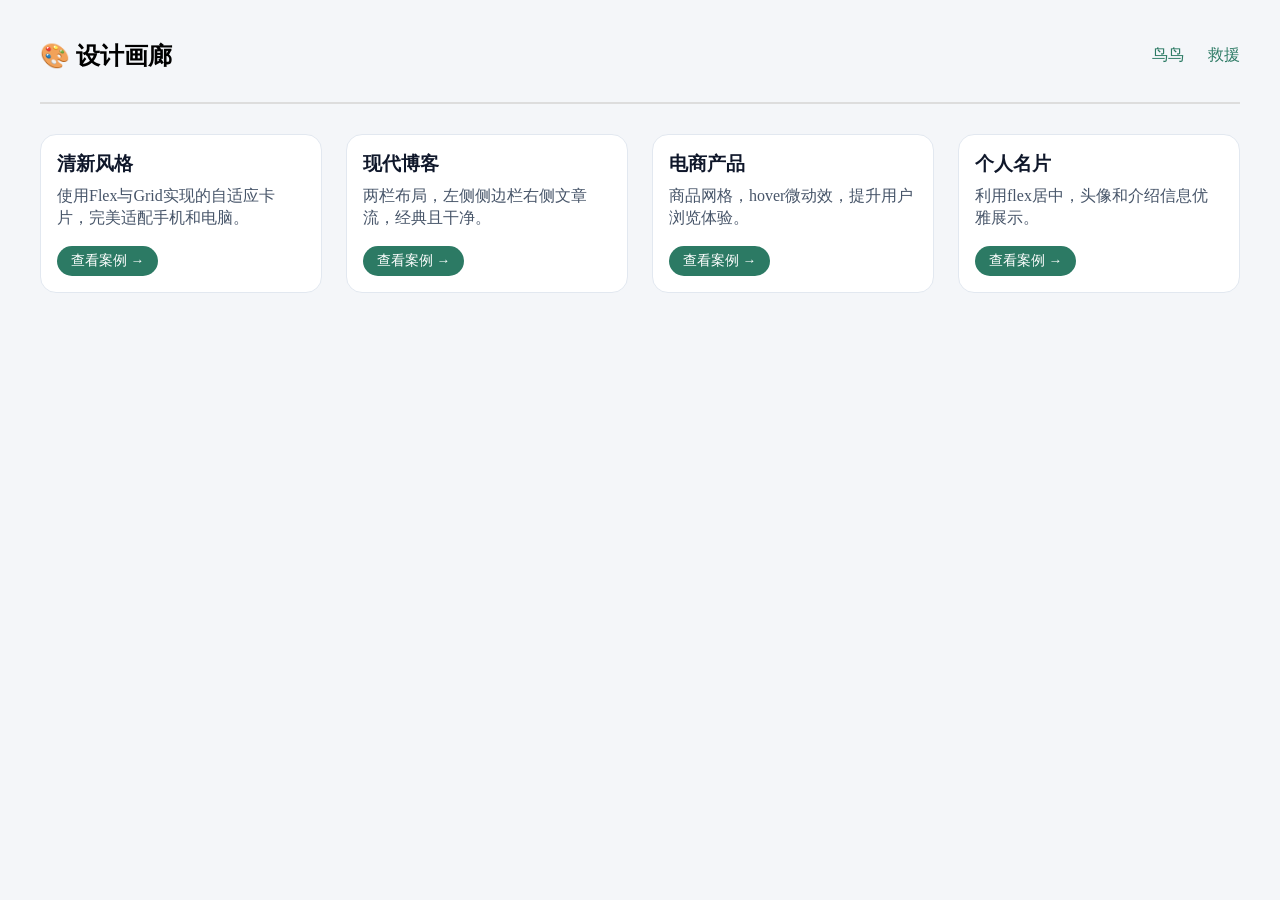
==== commit a8ab6e86: "ind" ====
--- a/index.html
+++ b/index.html
@@ -1,390 +1,104 @@
 <!DOCTYPE html>
-<html lang="zh-CN">
+<html>
 <head>
     <meta charset="UTF-8">
-    <meta name="viewport" content="width=device-width, initial-scale=1.0">
-    <title>玄凤鹦鹉守护计划(假的) - 让每一只小精灵都有温暖的家</title>
-    <link rel="stylesheet" href="style.css">
+    <title>布局示例 - 卡片展示</title>
     <style>
-        /* 首页特有样式 */
-        .hero {
-            min-height: 100vh;
-            display: flex;
-            align-items: center;
-            background: linear-gradient(135deg, #fef3c7 0%, #fffbeb 50%, #fef3c7 100%);
-            padding-top: 70px;
-            position: relative;
-            overflow: hidden;
+        /* 整体容器 */
+        .container {
+            max-width: 1200px;
+            margin: 0 auto;      /* 水平居中 */
+            padding: 20px;
         }
 
-        .hero::before {
-            content: '';
-            position: absolute;
-            top: -100px; right: -100px;
-            width: 500px; height: 500px;
-            background: rgba(245,158,11,0.1);
-            border-radius: 50%;
+        /* 标题栏用 Flex */
+        .header {
+            display: flex;
+            justify-content: space-between;
+            align-items: center;
+            border-bottom: 2px solid #ddd;
+            padding-bottom: 10px;
+            margin-bottom: 30px;
+        }
+        .nav-links a {
+            margin-left: 20px;
+            text-decoration: none;
+            color: #2c7a64;
         }
 
-        .hero::after {
-            content: '';
-            position: absolute;
-            bottom: -150px; left: -100px;
-            width: 400px; height: 400px;
-            background: rgba(16,185,129,0.08);
-            border-radius: 50%;
+        /* 卡片网格：用 Grid 实现响应式卡片布局 */
+        .card-grid {
+            display: grid;
+            grid-template-columns: repeat(auto-fill, minmax(280px, 1fr));
+            gap: 24px;
         }
 
-        .hero-container {
-            max-width: 1200px;
-            margin: 0 auto;
-            padding: 0 20px;
-            display: grid;
-            grid-template-columns: 1fr 1fr;
-            gap: 60px;
-            align-items: center;
-            position: relative;
-            z-index: 1;
+        /* 单个卡片样式 */
+        .card {
+            border: 1px solid #e2e8f0;
+            border-radius: 16px;
+            padding: 16px;
+            background: white;
+            transition: transform 0.2s, box-shadow 0.2s;
         }
-
-        .hero-content h1 {
-            font-size: 3.2rem;
-            line-height: 1.2;
-            margin-bottom: 20px;
-            color: var(--dark);
+        .card:hover {
+            transform: translateY(-4px);
+            box-shadow: 0 12px 20px -10px rgba(0,0,0,0.1);
         }
-
-        .hero-content h1 span {
-            color: var(--primary);
+        .card h3 {
+            margin: 0 0 8px 0;
+            color: #0f172a;
         }
-
-        .hero-content p {
-            font-size: 1.2rem;
-            color: var(--gray);
-            margin-bottom: 35px;
-            line-height: 1.8;
+        .card p {
+            color: #475569;
+            line-height: 1.4;
+            margin: 0 0 16px 0;
         }
-
-        .hero-buttons {
-            display: flex;
-            gap: 15px;
-            flex-wrap: wrap;
-        }
-
-        .hero-image {
-            position: relative;
-        }
-
-        .hero-image img {
-            width: 100%;
-            max-width: 500px;
+        .btn {
+            display: inline-block;
+            background: #2c7a64;
+            color: white;
+            padding: 6px 14px;
             border-radius: 30px;
-            box-shadow: 0 20px 60px rgba(0,0,0,0.15);
-            transform: rotate(3deg);
-            transition: transform 0.5s;
-        }
-
-        .hero-image:hover img {
-            transform: rotate(0deg) scale(1.02);
-        }
-
-        .hero-badge {
-            position: absolute;
-            bottom: 30px; left: -20px;
-            background: white;
-            padding: 15px 25px;
-            border-radius: 15px;
-            box-shadow: 0 10px 30px rgba(0,0,0,0.1);
-            display: flex;
-            align-items: center;
-            gap: 12px;
-        }
-
-        .hero-badge .number {
-            font-size: 2rem;
-            font-weight: 700;
-            color: var(--primary);
-        }
-
-        .hero-badge .text {
-            font-size: 0.9rem;
-            color: var(--gray);
-            line-height: 1.4;
-        }
-
-        /* 统计数据 */
-        .stats-section {
-            background: var(--dark);
-            padding: 60px 20px;
-        }
-
-        .stats-grid {
-            max-width: 1200px;
-            margin: 0 auto;
-            display: grid;
-            grid-template-columns: repeat(4, 1fr);
-            gap: 40px;
-            text-align: center;
-        }
-
-        .stat-item {
-            color: white;
-        }
-
-        .stat-item .number {
-            font-size: 3rem;
-            font-weight: 700;
-            color: var(--primary);
-        }
-
-        .stat-item .label {
-            color: #94a3b8;
-            margin-top: 8px;
-            font-size: 1rem;
-        }
-
-        /* 特色服务 */
-        .features-grid {
-            display: grid;
-            grid-template-columns: repeat(3, 1fr);
-            gap: 30px;
-        }
-
-        .feature-card {
-            background: white;
-            padding: 40px 30px;
-            border-radius: 20px;
-            text-align: center;
-            box-shadow: 0 4px 20px rgba(0,0,0,0.06);
-            transition: all 0.3s;
-        }
-
-        .feature-card:hover {
-            transform: translateY(-8px);
-            box-shadow: 0 12px 40px rgba(0,0,0,0.1);
-        }
-
-        .feature-icon {
-            width: 70px; height: 70px;
-            background: var(--light);
-            border-radius: 20px;
-            display: flex;
-            align-items: center;
-            justify-content: center;
-            margin: 0 auto 20px;
-            font-size: 2rem;
-        }
-
-        .feature-card h3 {
-            font-size: 1.3rem;
-            margin-bottom: 12px;
-        }
-
-        .feature-card p {
-            color: var(--gray);
-            line-height: 1.7;
-        }
-
-        /* 紧急救助横幅 */
-        .urgent-banner {
-            background: linear-gradient(135deg, #ef4444 0%, #dc2626 100%);
-            padding: 40px 20px;
-            text-align: center;
-            color: white;
-        }
-
-        .urgent-banner h2 {
-            font-size: 2rem;
-            margin-bottom: 10px;
-        }
-
-        .urgent-banner p {
-            font-size: 1.1rem;
-            margin-bottom: 20px;
-            opacity: 0.9;
-        }
-
-        /* 最新动态 */
-        .news-grid {
-            display: grid;
-            grid-template-columns: repeat(3, 1fr);
-            gap: 30px;
-        }
-
-        /* 响应式 */
-        @media (max-width: 768px) {
-            .hero-container {
-                grid-template-columns: 1fr;
-                text-align: center;
-            }
-            .hero-content h1 { font-size: 2rem; }
-            .stats-grid { grid-template-columns: repeat(2, 1fr); }
-            .features-grid { grid-template-columns: 1fr; }
-            .news-grid { grid-template-columns: 1fr; }
-            .hero-buttons { justify-content: center; }
+            text-decoration: none;
+            font-size: 0.85rem;
         }
     </style>
 </head>
-<body>
-    <!-- 导航栏 -->
-    <nav class="navbar">
-        <div class="nav-container">
-            <a href="index.html" class="logo">
-                <div class="logo-icon">🦜</div>
-                <span>玄凤守护计划</span>
-            </a>
-            <ul class="nav-links">
-                <li><a href="index.html" class="active">首页</a></li>
-                <li><a href="protection.html">保护倡议</a></li>
-                <li><a href="care-guide.html">饲养指南</a></li>
-                <li><a href="rescue.html">救助行动</a></li>
-                <li><a href="volunteer.html">志愿者招募</a></li>
-                <li><a href="contact.html">联系我们</a></li>
-            </ul>
-        </div>
-    </nav>
-
-    <!-- 首页英雄区 -->
-    <section class="hero">
-        <div class="hero-container">
-            <div class="hero-content animate-in">
-                <h1>守护每一只<br><span>玄凤鹦鹉</span></h1>
-                <p>玄凤鹦鹉（鸡尾鹦鹉）是世界上最受欢迎的宠物鹦鹉之一。它们温顺可爱、聪明亲人，却因为主人的一时冲动而被遗弃。加入我们，为无家可归的小精灵们撑起一片温暖的天空。</p>
-                <div class="hero-buttons">
-                    <a href="rescue.html" class="btn btn-primary">参与救助</a>
-                    <a href="volunteer.html" class="btn btn-outline">成为志愿者</a>
-                </div>
-            </div>
-            <div class="hero-image animate-in">
-                <img src="https://kimi-web-img.moonshot.cn/img/pic.huitu.com/1ce46d372289c2d273ad8a16cd9c3528e9ea8810.jpg" alt="可爱的玄凤鹦鹉">
-                <div class="hero-badge">
-                    <div class="number">500+</div>
-                    <div class="text">已救助<br>玄凤鹦鹉</div>
-                </div>
+<body style="background: #f4f6f9; margin: 0;">
+    <div class="container">
+        <!-- 头部 Flex 布局 -->
+        <div class="header">
+            <h2>🎨 设计画廊</h2>
+            <div class="nav-links">
+                <a href="#">鸟鸟</a>
+                <a href="helpTheBird/index.html">救援</a>
             </div>
         </div>
-    </section>
 
-    <!-- 统计数据 -->
-    <section class="stats-section">
-        <div class="stats-grid">
-            <div class="stat-item">
-                <div class="number">500+</div>
-                <div class="label">成功救助</div>
+        <!-- 卡片网格 Grid 布局 -->
+        <div class="card-grid">
+            <div class="card">
+                <h3>清新风格</h3>
+                <p>使用Flex与Grid实现的自适应卡片，完美适配手机和电脑。</p>
+                <a href="#" class="btn">查看案例 →</a>
             </div>
-            <div class="stat-item">
-                <div class="number">300+</div>
-                <div class="label">找到新家</div>
+            <div class="card">
+                <h3>现代博客</h3>
+                <p>两栏布局，左侧侧边栏右侧文章流，经典且干净。</p>
+                <a href="#" class="btn">查看案例 →</a>
             </div>
-            <div class="stat-item">
-                <div class="number">200+</div>
-                <div class="label">活跃志愿者</div>
+            <div class="card">
+                <h3>电商产品</h3>
+                <p>商品网格，hover微动效，提升用户浏览体验。</p>
+                <a href="#" class="btn">查看案例 →</a>
             </div>
-            <div class="stat-item">
-                <div class="number">50+</div>
-                <div class="label">合作宠物医院</div>
+            <div class="card">
+                <h3>个人名片</h3>
+                <p>利用flex居中，头像和介绍信息优雅展示。</p>
+                <a href="#" class="btn">查看案例 →</a>
             </div>
         </div>
-    </section>
-
-    <!-- 我们的使命 -->
-    <section class="section">
-        <div class="section-title">
-            <h2>我们的使命</h2>
-            <p>致力于玄凤鹦鹉的保护、救助与科学饲养推广，让每一只小精灵都能被温柔以待</p>
-        </div>
-        <div class="features-grid">
-            <div class="feature-card">
-                <div class="feature-icon">🏠</div>
-                <h3>收容救助</h3>
-                <p>为被遗弃、走失或受伤的玄凤鹦鹉提供临时收容和专业护理，帮助它们恢复健康，重新找到温暖的家。</p>
-            </div>
-            <div class="feature-card">
-                <div class="feature-icon">📚</div>
-                <h3>科普教育</h3>
-                <p>普及玄凤鹦鹉的科学饲养知识，帮助饲主了解鹦鹉的生理需求和行为特点，减少因无知导致的弃养。</p>
-            </div>
-            <div class="feature-card">
-                <div class="feature-icon">🤝</div>
-                <h3>领养平台</h3>
-                <p>建立严格的领养审核机制，为康复的玄凤鹦鹉寻找有责任心、有条件的新家庭，杜绝二次弃养。</p>
-            </div>
-        </div>
-    </section>
-
-    <!-- 紧急救助横幅 -->
-    <section class="urgent-banner">
-        <h2>🚨 发现需要救助的玄凤鹦鹉？</h2>
-        <p>如果您发现受伤、走失或被遗弃的玄凤鹦鹉，请立即联系我们，24小时救助热线随时待命</p>
-        <a href="contact.html" class="btn" style="background:white;color:#ef4444;">立即联系救助</a>
-    </section>
-
-    <!-- 最新救助动态 -->
-    <section class="section">
-        <div class="section-title">
-            <h2>最新救助动态</h2>
-            <p>关注我们的最新救助故事，见证小精灵们的重生之旅</p>
-        </div>
-        <div class="news-grid">
-            <div class="card">
-                <img src="https://kimi-web-img.moonshot.cn/img/p1.itc.cn/30bd07a2e87c6b12a767dbf46b1bc344121e5bf8.jpeg" alt="救助现场" class="card-img">
-                <div class="card-body">
-                    <span class="tag tag-accent">紧急救助</span>
-                    <h3>成都郊区数百只鹦鹉被放生，志愿者连夜救援</h3>
-                    <p>2023年11月，成都龙泉驿区有人放生数百只鹦鹉，包括玄凤鹦鹉、虎皮鹦鹉等。由于鹦鹉在野外一般无法存活，数十名志愿者连夜组队前往现场解救...</p>
-                </div>
-            </div>
-            <div class="card">
-                <img src="https://kimi-web-img.moonshot.cn/img/picn.huitu.com/cd2758f41a45f698e344d10530be19c5bb8b5e31.jpg" alt="灰色玄凤鹦鹉" class="card-img">
-                <div class="card-body">
-                    <span class="tag tag-secondary">康复中</span>
-                    <h3>"小灰"的故事：从营养不良到健康活泼</h3>
-                    <p>小灰是一只被遗弃的灰色玄凤鹦鹉，被发现时羽毛稀疏、精神萎靡。经过志愿者三个月的精心照料，现在已经完全康复，正在等待领养...</p>
-                </div>
-            </div>
-            <div class="card">
-                <img src="https://kimi-web-img.moonshot.cn/img/inews.gtimg.com/0eba71ae886df9ab6299220aff59cc1ac1d2aac2" alt="志愿者" class="card-img">
-                <div class="card-body">
-                    <span class="tag tag-primary">领养成功</span>
-                    <h3>小姐姐自带"招鸟体质"，3个月救助7只小精灵</h3>
-                    <p>一位热心市民凭借对玄凤鹦鹉的了解，在短短三个月内成功救助了7只走失或被遗弃的玄凤鹦鹉，其中5只已经找到了温暖的新家...</p>
-                </div>
-            </div>
-        </div>
-    </section>
-
-    <!-- 页脚 -->
-    <footer class="footer">
-        <div class="footer-grid">
-            <div>
-                <h4>🦜 玄凤守护计划</h4>
-                <p>致力于玄凤鹦鹉的保护与救助，<br>让每一只小精灵都有温暖的家。</p>
-            </div>
-            <div>
-                <h4>快速链接</h4>
-                <p><a href="index.html">首页</a></p>
-                <p><a href="protection.html">保护倡议</a></p>
-                <p><a href="care-guide.html">饲养指南</a></p>
-                <p><a href="rescue.html">救助行动</a></p>
-            </div>
-            <div>
-                <h4>参与方式</h4>
-                <p><a href="volunteer.html">成为志愿者</a></p>
-                <p><a href="rescue.html">领养鹦鹉</a></p>
-                <p><a href="contact.html">捐赠支持</a></p>
-                <p><a href="contact.html">联系我们</a></p>
-            </div>
-            <div>
-                <h4>联系方式</h4>
-                <p>📞 救助热线：400-XXX-XXXX</p>
-                <p>📧 邮箱：rescue@cockatiel.org</p>
-                <p>📍 地址：XX市XX区XX路XX号</p>
-                <p>🕐 工作时间：周一至周日 9:00-21:00</p>
-            </div>
-        </div>
-        <div class="footer-bottom">
-            <p>© 2026 玄凤鹦鹉守护计划 | 让每一只小精灵都被温柔以待 🦜</p>
-        </div>
-    </footer>
+    </div>
 </body>
 </html>
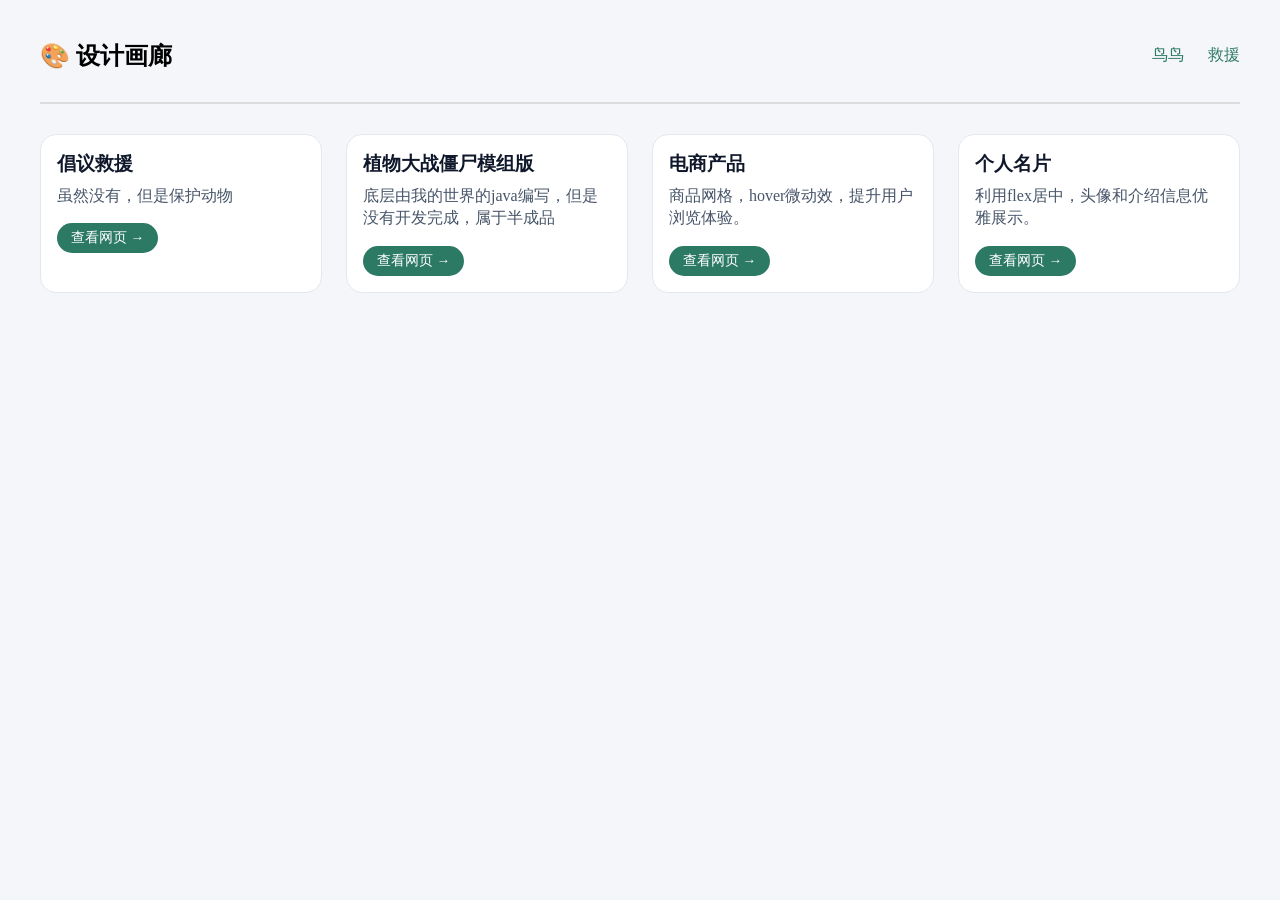
==== commit 07aa5ecf: "ModPvz" ====
--- a/index.html
+++ b/index.html
@@ -79,24 +79,24 @@
         <!-- 卡片网格 Grid 布局 -->
         <div class="card-grid">
             <div class="card">
-                <h3>清新风格</h3>
-                <p>使用Flex与Grid实现的自适应卡片，完美适配手机和电脑。</p>
-                <a href="#" class="btn">查看案例 →</a>
+                <h3>倡议救援</h3>
+                <p>虽然没有，但是保护动物</p>
+                <a href="helpTheBird/index.html" class="btn">查看网页 →</a>
             </div>
             <div class="card">
-                <h3>现代博客</h3>
-                <p>两栏布局，左侧侧边栏右侧文章流，经典且干净。</p>
-                <a href="#" class="btn">查看案例 →</a>
+                <h3>植物大战僵尸模组版</h3>
+                <p>底层由我的世界的java编写，但是没有开发完成，属于半成品</p>
+                <a href="PvzMod/index.html" class="btn">查看网页 →</a>
             </div>
             <div class="card">
                 <h3>电商产品</h3>
                 <p>商品网格，hover微动效，提升用户浏览体验。</p>
-                <a href="#" class="btn">查看案例 →</a>
+                <a href="#" class="btn">查看网页 →</a>
             </div>
             <div class="card">
                 <h3>个人名片</h3>
                 <p>利用flex居中，头像和介绍信息优雅展示。</p>
-                <a href="#" class="btn">查看案例 →</a>
+                <a href="#" class="btn">查看网页 →</a>
             </div>
         </div>
     </div>
